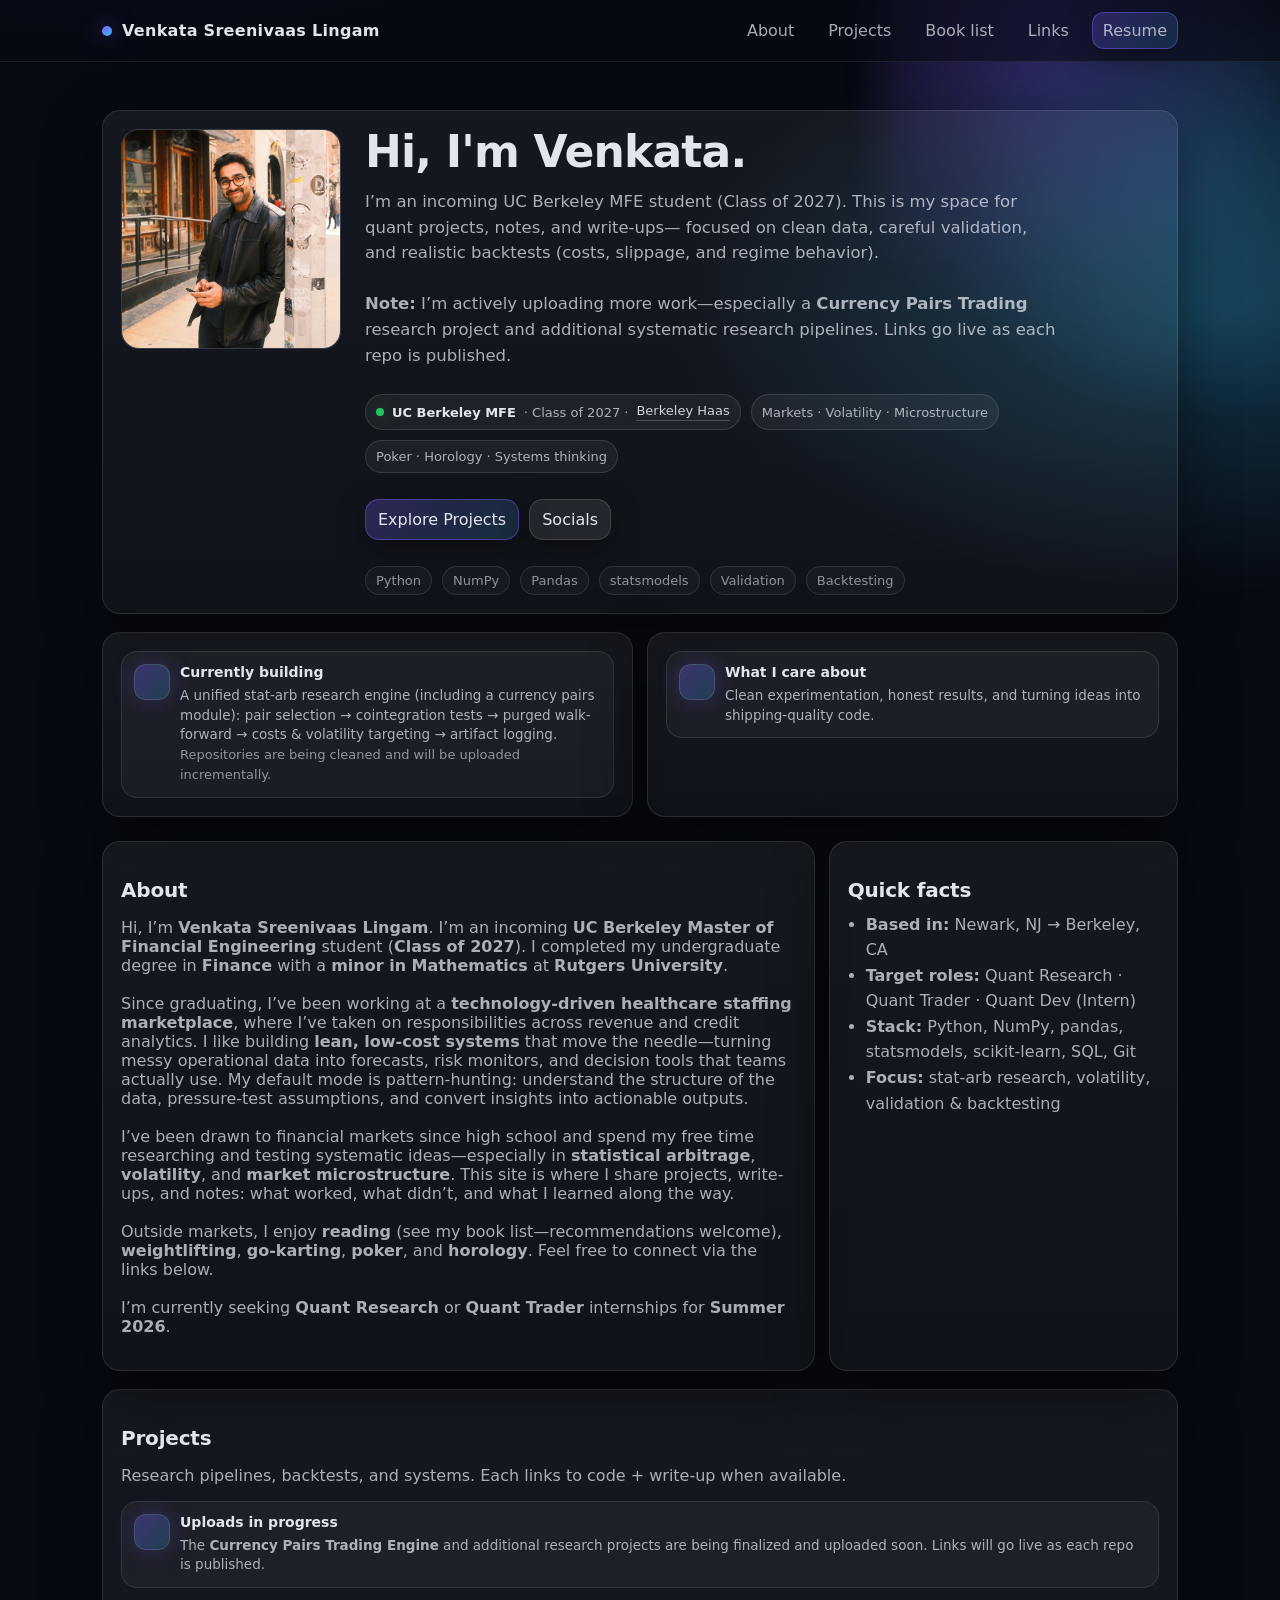
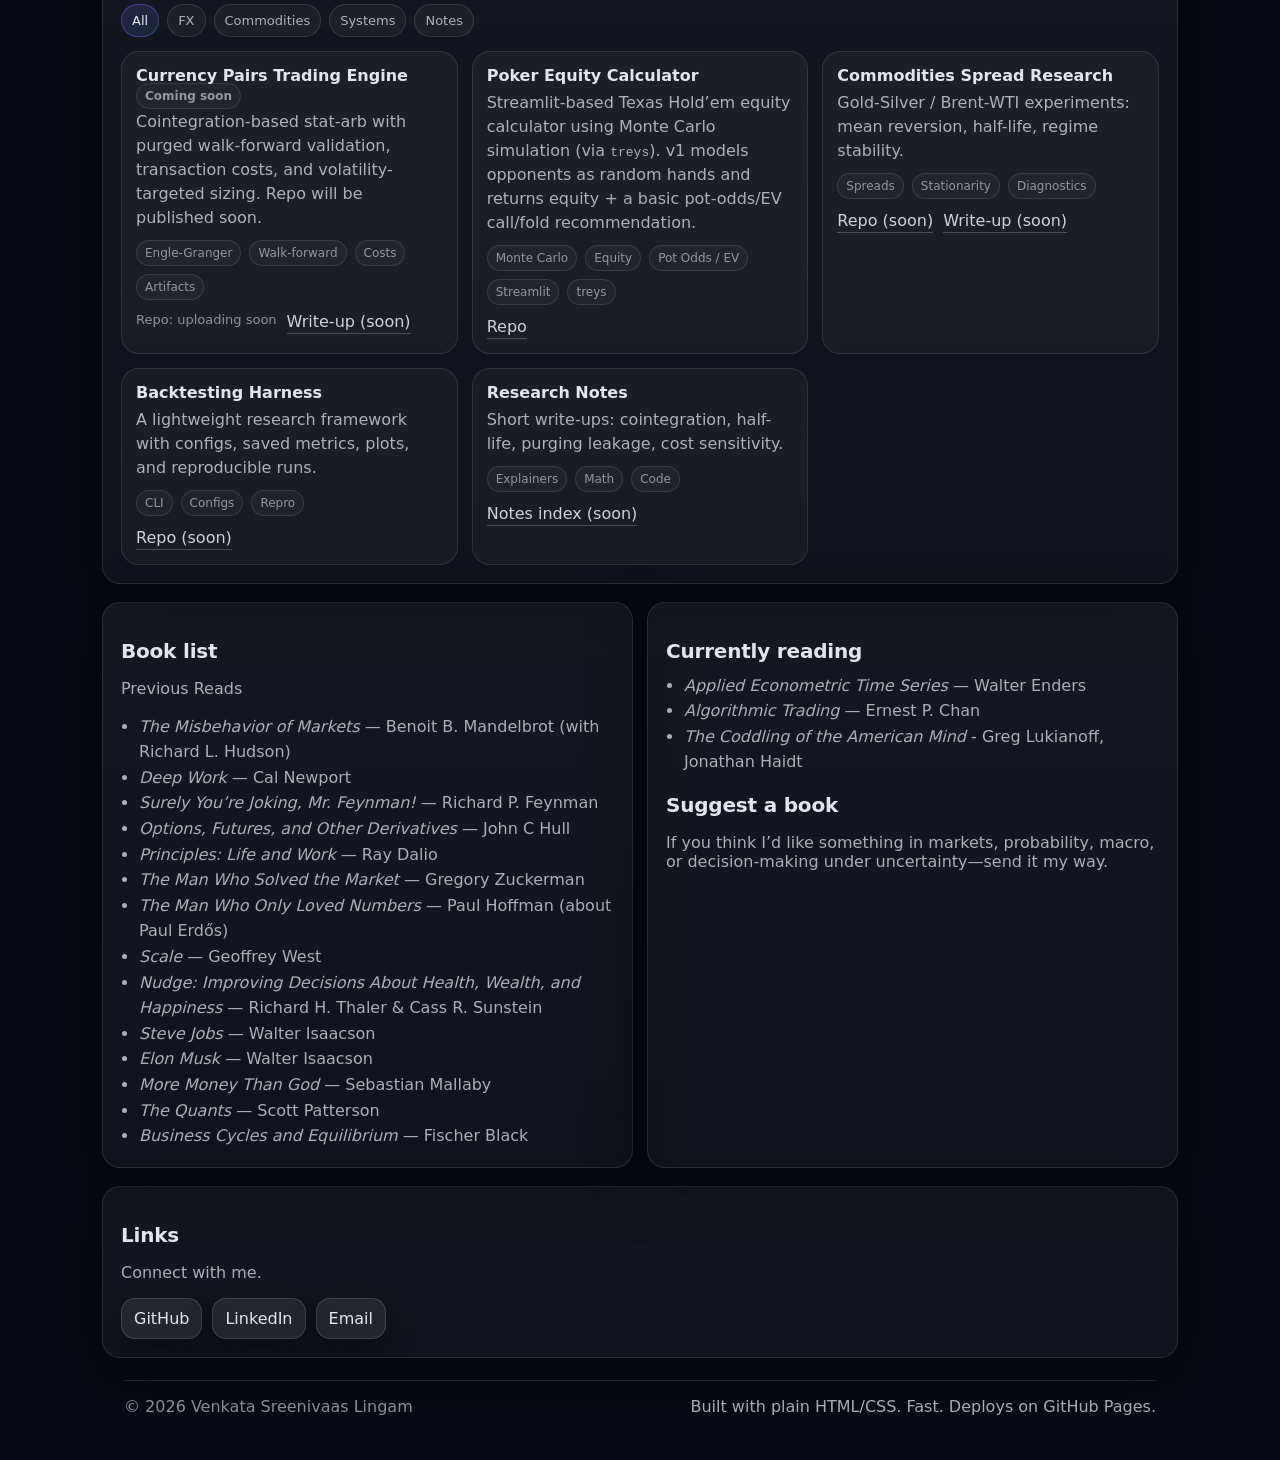
==== index.html @ 224d2105 "Update index.html" ====
<!doctype html>
<html lang="en">
<head>
  <meta charset="utf-8" />
  <meta name="viewport" content="width=device-width, initial-scale=1" />
  <title>Venkata Sreenivaas Lingam | Quant Research & Systems</title>
  <meta name="description" content="Quant research projects, backtests, systems, and notes (with more uploads coming soon)." />

  <style>
    :root{
      --bg: #070A12;
      --panel: rgba(255,255,255,0.06);
      --panel2: rgba(255,255,255,0.04);
      --stroke: rgba(255,255,255,0.12);
      --text: rgba(245,247,255,0.92);
      --muted: rgba(245,247,255,0.68);
      --muted2: rgba(245,247,255,0.55);
      --accent: #7C5CFF;
      --accent2: #38BDF8;
      --good: #22C55E;
      --warn: #F59E0B;
      --radius: 18px;
      --shadow: 0 18px 60px rgba(0,0,0,0.45);
      --shadow2: 0 10px 30px rgba(0,0,0,0.35);
    }
    *{box-sizing:border-box}
    html{scroll-behavior:smooth}
    body{
      margin:0;
      font-family: ui-sans-serif, system-ui, -apple-system, Segoe UI, Roboto, Helvetica, Arial;
      background: radial-gradient(1200px 600px at 10% -10%, rgba(124,92,255,0.35), transparent 60%),
                  radial-gradient(1000px 520px at 95% 10%, rgba(56,189,248,0.25), transparent 55%),
                  radial-gradient(900px 520px at 70% 110%, rgba(34,197,94,0.14), transparent 55%),
                  var(--bg);
      color: var(--text);
      overflow-x:hidden;
    }
    a{color:inherit}
    .wrap{max-width:1120px;margin:0 auto;padding:22px}
    .blur{
      position:fixed; inset:-120px -120px auto auto;
      width:520px;height:520px;
      background: radial-gradient(circle at 30% 30%, rgba(124,92,255,0.35), transparent 55%),
                  radial-gradient(circle at 60% 60%, rgba(56,189,248,0.22), transparent 55%);
      filter: blur(22px);
      opacity:0.9;
      pointer-events:none;
      z-index:-1;
    }

    /* Top nav */
    .nav{
      position:sticky; top:0; z-index:50;
      backdrop-filter: blur(14px);
      background: rgba(7,10,18,0.55);
      border-bottom: 1px solid rgba(255,255,255,0.08);
    }
    .nav-inner{
      display:flex; align-items:center; justify-content:space-between; gap:14px;
      max-width:1120px; margin:0 auto; padding:12px 22px;
    }
    .brand{
      display:flex; align-items:center; gap:10px; text-decoration:none;
    }
    .dot{
      width:10px;height:10px;border-radius:999px;
      background: linear-gradient(135deg, var(--accent), var(--accent2));
      box-shadow: 0 0 22px rgba(124,92,255,0.65);
    }
    .brand strong{letter-spacing:0.3px}
    .nav-links{display:flex; align-items:center; gap:12px; flex-wrap:wrap;}
    .nav-links a{
      text-decoration:none; color:var(--muted);
      padding:8px 10px; border-radius:12px;
      border:1px solid transparent;
      transition: 180ms ease;
    }
    .nav-links a:hover{
      color:var(--text);
      border-color: rgba(255,255,255,0.10);
      background: rgba(255,255,255,0.04);
    }
    .btn{
      display:inline-flex; align-items:center; justify-content:center; gap:8px;
      padding:10px 12px;
      border-radius: 14px;
      border: 1px solid rgba(255,255,255,0.14);
      background: rgba(255,255,255,0.08);
      text-decoration:none;
      color: var(--text);
      box-shadow: var(--shadow2);
      transition: 160ms ease;
      white-space:nowrap;
    }
    .btn:hover{transform: translateY(-1px); border-color: rgba(255,255,255,0.22)}
    .btn.primary{
      border: 1px solid rgba(124,92,255,0.45);
      background: linear-gradient(135deg, rgba(124,92,255,0.25), rgba(56,189,248,0.14));
    }

    /* Hero */
    .hero{
      display:grid;
      grid-template-columns: 1fr;
      gap: 18px;
      padding: 26px 0 6px;
    }
    .hero-content{
      display: grid;
      grid-template-columns: 220px 1fr;
      gap: 24px;
      align-items: start;
    }
    @media (max-width: 980px){
      .hero-content{grid-template-columns:1fr}
    }
    .card{
      border: 1px solid rgba(255,255,255,0.10);
      background: linear-gradient(180deg, var(--panel), var(--panel2));
      border-radius: var(--radius);
      box-shadow: var(--shadow);
      padding: 18px;
      overflow:hidden;
    }
    .avatar{
      width: 220px;
      height: 220px;
      border-radius: 18px;
      border: 1px solid rgba(255,255,255,0.12);
      background: rgba(255,255,255,0.04);
      overflow:hidden;
      position:relative;
      flex-shrink: 0;
    }
    .avatar img{
      width: 100%;
      height: 100%;
      object-fit: cover;
      display: block;
    }
    .avatar-placeholder {
      color: var(--muted);
      padding: 18px;
      text-align: center;
      font-size: 13px;
      display: grid;
      place-items: center;
      height: 100%;
    }
    .about-content {
      display: flex;
      flex-direction: column;
      gap: 14px;
    }
    .about-content h1 {
      margin: 0;
      font-size: 44px;
      line-height: 1.05;
      letter-spacing: -0.8px;
    }
    .about-content p {
      margin: 0;
      color: var(--muted);
      line-height: 1.55;
      font-size: 16.5px;
      max-width: 66ch;
    }
    .badges{display:flex; flex-wrap:wrap; gap:10px; margin-top: 12px;}
    .badge{
      display:inline-flex; align-items:center; gap:8px;
      padding: 8px 10px;
      border-radius: 999px;
      border: 1px solid rgba(255,255,255,0.12);
      background: rgba(255,255,255,0.05);
      color: var(--muted);
      font-size: 13px;
    }
    .badge b{color:var(--text); font-weight:650}
    .badge .pill{
      width:8px;height:8px;border-radius:999px;
      background: var(--good);
      box-shadow: 0 0 18px rgba(34,197,94,0.45);
    }
    .cta-row{display:flex; gap:10px; flex-wrap:wrap; margin-top: 12px;}
    .meta{
      display:flex; gap:10px; flex-wrap:wrap;
      margin-top: 12px; color: var(--muted2);
      font-size: 13px;
    }
    .meta span{
      padding: 6px 10px; border-radius: 999px;
      border: 1px solid rgba(255,255,255,0.10);
      background: rgba(255,255,255,0.03);
    }
    .mini{
      display:flex; gap:10px; align-items:flex-start;
      border: 1px solid rgba(255,255,255,0.10);
      background: rgba(255,255,255,0.04);
      border-radius: 16px;
      padding: 12px;
    }
    .mini h3{margin:0 0 6px; font-size: 14px}
    .mini p{margin:0; color: var(--muted); font-size: 13.5px; line-height: 1.45}
    .spark{
      width: 36px; height: 36px; border-radius: 12px;
      background: linear-gradient(135deg, rgba(124,92,255,0.35), rgba(56,189,248,0.20));
      border: 1px solid rgba(255,255,255,0.12);
      box-shadow: 0 0 22px rgba(124,92,255,0.25);
      flex: 0 0 auto;
    }

    /* Sections */
    .section{padding: 18px 0 0;}
    .section h2{
      margin: 18px 0 10px;
      font-size: 20px;
      letter-spacing: -0.2px;
    }
    .grid{
      display:grid;
      grid-template-columns: repeat(12, 1fr);
      gap: 14px;
    }
    .col-8{grid-column: span 8;}
    .col-4{grid-column: span 4;}
    .col-6{grid-column: span 6;}
    .col-12{grid-column: span 12;}
    @media (max-width: 980px){
      .col-8,.col-6,.col-4{grid-column: span 12;}
    }
    .muted{color:var(--muted)}
    .list{margin:10px 0 0; padding-left: 18px; color: var(--muted); line-height: 1.6;}

    /* Tabs */
    .tabs{
      display:flex; gap:8px; flex-wrap:wrap;
      margin: 8px 0 14px;
    }
    .tab{
      cursor:pointer;
      user-select:none;
      padding: 8px 10px;
      border-radius: 999px;
      border: 1px solid rgba(255,255,255,0.12);
      background: rgba(255,255,255,0.04);
      color: var(--muted);
      font-size: 13px;
      transition: 140ms ease;
    }
    .tab.active{
      color: var(--text);
      border-color: rgba(124,92,255,0.45);
      background: linear-gradient(135deg, rgba(124,92,255,0.18), rgba(56,189,248,0.10));
    }
    .projects{
      display:grid;
      grid-template-columns: repeat(auto-fit, minmax(280px, 1fr));
      gap: 14px;
    }
    .proj{
      border: 1px solid rgba(255,255,255,0.10);
      background: rgba(255,255,255,0.04);
      border-radius: 18px;
      padding: 14px;
      transition: 160ms ease;
      position:relative;
      overflow:hidden;
    }
    .proj:hover{transform: translateY(-2px); border-color: rgba(255,255,255,0.18)}
    .proj h3{margin:0 0 6px; font-size: 16px}
    .proj p{margin:0 0 10px; color: var(--muted); line-height:1.5}
    .tags{display:flex; gap:8px; flex-wrap:wrap}
    .tag{
      font-size: 12px;
      color: var(--muted2);
      border: 1px solid rgba(255,255,255,0.10);
      background: rgba(255,255,255,0.03);
      padding: 5px 8px;
      border-radius: 999px;
    }
    .proj .row{display:flex; gap:10px; flex-wrap:wrap; margin-top: 12px;}
    .link{
      text-decoration:none;
      border-bottom: 1px solid rgba(245,247,255,0.25);
      padding-bottom: 2px;
      color: var(--text);
      opacity: 0.9;
    }
    .link:hover{opacity:1; border-bottom-color: rgba(245,247,255,0.55)}
    .note{
      color: var(--muted2);
      font-size: 13px;
    }

    /* ✅ Inline write-up block (used inside the Poker project card) */
    .writeup{
      margin-top: 10px;
      padding: 10px 12px;
      border-radius: 14px;
      border: 1px solid rgba(255,255,255,0.10);
      background: rgba(255,255,255,0.03);
    }
    .writeup h4{
      margin: 0 0 6px;
      font-size: 13px;
      color: var(--text);
    }
    .writeup p{
      margin: 0;
      font-size: 13px;
      line-height: 1.5;
      color: var(--muted);
    }

    /* Footer */
    footer{padding: 22px 0 40px; color: var(--muted2)}
    .foot{
      display:flex; justify-content:space-between; gap:12px; flex-wrap:wrap;
      border-top: 1px solid rgba(255,255,255,0.10);
      padding-top: 16px;
    }
  </style>
</head>

<body>
  <div class="blur"></div>

  <div class="nav">
    <div class="nav-inner">
      <a class="brand" href="#top">
        <span class="dot"></span>
        <strong>Venkata Sreenivaas Lingam</strong>
      </a>
      <div class="nav-links">
        <a href="#about">About</a>
        <a href="#projects">Projects</a>
        <a href="#books">Book list</a>
        <a href="#links">Links</a>
        <a class="btn primary" href="assets/resume.pdf" target="_blank" rel="noreferrer">Resume</a>
      </div>
    </div>
  </div>

  <main id="top" class="wrap">
    <!-- HERO -->
    <section class="hero">
      <div class="card">
        <div class="hero-content">
          <div class="avatar">
            <img src="assets/me.jpeg" alt="Venkata Sreenivaas Lingam"
              onerror="this.style.display='none'; this.parentElement.innerHTML='<div class=\'avatar-placeholder\'><b>Image not found</b><br/>Check: assets/me.jpeg</div>';">
          </div>

          <div class="about-content">
            <h1>Hi, I'm Venkata.</h1>
            <p>
              I’m an incoming UC Berkeley MFE student (Class of 2027). This is my space for quant projects, notes, and write-ups—
              focused on clean data, careful validation, and realistic backtests (costs, slippage, and regime behavior).
              <br/><br/>
              <b>Note:</b> I’m actively uploading more work—especially a <b>Currency Pairs Trading</b> research project and additional
              systematic research pipelines. Links go live as each repo is published.
            </p>

            <div class="badges">
              <span class="badge">
                <span class="pill"></span>
                <b>UC Berkeley MFE</b> · Class of 2027 ·
                <a class="link" href="https://mfe.haas.berkeley.edu/" target="_blank" rel="noreferrer">Berkeley Haas</a>
              </span>
              <span class="badge">Markets · Volatility · Microstructure</span>
              <span class="badge">Poker · Horology · Systems thinking</span>
            </div>

            <div class="cta-row">
              <a class="btn primary" href="#projects">Explore Projects</a>
              <a class="btn" href="#links">Socials</a>
            </div>

            <div class="meta">
              <span>Python</span><span>NumPy</span><span>Pandas</span><span>statsmodels</span><span>Validation</span><span>Backtesting</span>
            </div>
          </div>
        </div>
      </div>

      <div class="grid">
        <div class="card col-6">
          <div class="mini">
            <div class="spark"></div>
            <div>
              <h3>Currently building</h3>
              <p>
                A unified stat-arb research engine (including a currency pairs module): pair selection → cointegration tests →
                purged walk-forward → costs & volatility targeting → artifact logging.
                <br/><span class="note">Repositories are being cleaned and will be uploaded incrementally.</span>
              </p>
            </div>
          </div>
        </div>

        <div class="card col-6">
          <div class="mini">
            <div class="spark"></div>
            <div>
              <h3>What I care about</h3>
              <p>
                Clean experimentation, honest results, and turning ideas into shipping-quality code.
              </p>
            </div>
          </div>
        </div>
      </div>
    </section>

    <!-- ABOUT -->
    <section id="about" class="section">
      <div class="grid">
        <div class="card col-8">
          <h2>About</h2>
          <p class="muted">
            Hi, I’m <b>Venkata Sreenivaas Lingam</b>. I’m an incoming <b>UC Berkeley Master of Financial Engineering</b> student (<b>Class of 2027</b>).
            I completed my undergraduate degree in <b>Finance</b> with a <b>minor in Mathematics</b> at <b>Rutgers University</b>.
            <br/><br/>
            Since graduating, I’ve been working at a <b>technology-driven healthcare staffing marketplace</b>, where I’ve taken on responsibilities across revenue and credit analytics.
            I like building <b>lean, low-cost systems</b> that move the needle—turning messy operational data into forecasts, risk monitors, and decision tools that teams actually use.
            My default mode is pattern-hunting: understand the structure of the data, pressure-test assumptions, and convert insights into actionable outputs.
            <br/><br/>
            I’ve been drawn to financial markets since high school and spend my free time researching and testing systematic ideas—especially in <b>statistical arbitrage</b>, <b>volatility</b>, and <b>market microstructure</b>.
            This site is where I share projects, write-ups, and notes: what worked, what didn’t, and what I learned along the way.
            <br/><br/>
            Outside markets, I enjoy <b>reading</b> (see my book list—recommendations welcome), <b>weightlifting</b>, <b>go-karting</b>, <b>poker</b>, and <b>horology</b>.
            Feel free to connect via the links below.
            <br/><br/>
            I’m currently seeking <b>Quant Research</b> or <b>Quant Trader</b> internships for <b>Summer 2026</b>.
          </p>
        </div>

        <div class="card col-4">
          <h2>Quick facts</h2>
          <ul class="list">
            <li><b>Based in:</b> Newark, NJ → Berkeley, CA</li>
            <li><b>Target roles:</b> Quant Research · Quant Trader · Quant Dev (Intern)</li>
            <li><b>Stack:</b> Python, NumPy, pandas, statsmodels, scikit-learn, SQL, Git</li>
            <li><b>Focus:</b> stat-arb research, volatility, validation & backtesting</li>
          </ul>
        </div>
      </div>
    </section>

    <!-- PROJECTS -->
    <section id="projects" class="section">
      <div class="card">
        <h2>Projects</h2>
        <p class="muted">Research pipelines, backtests, and systems. Each links to code + write-up when available.</p>

        <div class="mini" style="margin:12px 0 16px;">
          <div class="spark"></div>
          <div>
            <h3>Uploads in progress</h3>
            <p>
              The <b>Currency Pairs Trading Engine</b> and additional research projects are being finalized and uploaded soon.
              Links will go live as each repo is published.
            </p>
          </div>
        </div>

        <div class="tabs" role="tablist" aria-label="Project categories">
          <div class="tab active" data-filter="all">All</div>
          <div class="tab" data-filter="fx">FX</div>
          <div class="tab" data-filter="commodities">Commodities</div>
          <div class="tab" data-filter="systems">Systems</div>
          <div class="tab" data-filter="notes">Notes</div>
        </div>

        <div class="projects" id="projectGrid">
          <article class="proj" data-cat="fx">
            <h3>Currency Pairs Trading Engine <span class="tag">Coming soon</span></h3>
            <p>
              Cointegration-based stat-arb with purged walk-forward validation, transaction costs,
              and volatility-targeted sizing. Repo will be published soon.
            </p>
            <div class="tags">
              <span class="tag">Engle-Granger</span>
              <span class="tag">Walk-forward</span>
              <span class="tag">Costs</span>
              <span class="tag">Artifacts</span>
            </div>
            <div class="row">
              <span class="note">Repo: uploading soon</span>
              <a class="link" href="#" aria-disabled="true" onclick="return false;">Write-up (soon)</a>
            </div>
          </article>

          <!-- ✅ Poker card with inline write-up under the project -->
          <article class="proj" data-cat="systems">
            <h3>Poker Equity Calculator</h3>
            <p>
              Streamlit-based Texas Hold’em equity calculator using Monte Carlo simulation (via <code>treys</code>).
              v1 models opponents as random hands and returns equity + a basic pot-odds/EV call/fold recommendation.
            </p>


            <div class="tags" style="margin-top:10px;">
              <span class="tag">Monte Carlo</span>
              <span class="tag">Equity</span>
              <span class="tag">Pot Odds / EV</span>
              <span class="tag">Streamlit</span>
              <span class="tag">treys</span>
            </div>

            <div class="row">
              <a class="link" href="https://github.com/lvsreenivaas/Poker-Equity-Calculator" target="_blank" rel="noreferrer">Repo</a>
            </div>
          </article>

          <article class="proj" data-cat="commodities">
            <h3>Commodities Spread Research</h3>
            <p>Gold-Silver / Brent-WTI experiments: mean reversion, half-life, regime stability.</p>
            <div class="tags">
              <span class="tag">Spreads</span>
              <span class="tag">Stationarity</span>
              <span class="tag">Diagnostics</span>
            </div>
            <div class="row">
              <a class="link" href="#" onclick="return false;">Repo (soon)</a>
              <a class="link" href="#" onclick="return false;">Write-up (soon)</a>
            </div>
          </article>

          <article class="proj" data-cat="systems">
            <h3>Backtesting Harness</h3>
            <p>A lightweight research framework with configs, saved metrics, plots, and reproducible runs.</p>
            <div class="tags">
              <span class="tag">CLI</span>
              <span class="tag">Configs</span>
              <span class="tag">Repro</span>
            </div>
            <div class="row">
              <a class="link" href="#" onclick="return false;">Repo (soon)</a>
            </div>
          </article>

          <article class="proj" data-cat="notes">
            <h3>Research Notes</h3>
            <p>Short write-ups: cointegration, half-life, purging leakage, cost sensitivity.</p>
            <div class="tags">
              <span class="tag">Explainers</span>
              <span class="tag">Math</span>
              <span class="tag">Code</span>
            </div>
            <div class="row">
              <a class="link" href="#" onclick="return false;">Notes index (soon)</a>
            </div>
          </article>
        </div>
      </div>
    </section>

    <!-- BOOK LIST -->
    <section id="books" class="section">
      <div class="grid">
        <div class="card col-6">
          <h2>Book list</h2>
          <p class="muted">Previous Reads</p>
          <ul class="list">
            <li><i>The Misbehavior of Markets</i> — Benoit B. Mandelbrot (with Richard L. Hudson)</li>
            <li><i>Deep Work</i> — Cal Newport</li>
            <li><i>Surely You’re Joking, Mr. Feynman!</i> — Richard P. Feynman</li>
            <li><i>Options, Futures, and Other Derivatives</i> — John C Hull</li>
            <li><i>Principles: Life and Work</i> — Ray Dalio</li>
            <li><i>The Man Who Solved the Market</i> — Gregory Zuckerman</li>
            <li><i>The Man Who Only Loved Numbers</i> — Paul Hoffman (about Paul Erdős)</li>
            <li><i>Scale</i> — Geoffrey West</li>
            <li><i>Nudge: Improving Decisions About Health, Wealth, and Happiness</i> — Richard H. Thaler &amp; Cass R. Sunstein</li>
            <li><i>Steve Jobs</i> — Walter Isaacson</li>
            <li><i>Elon Musk</i> — Walter Isaacson</li>
            <li><i>More Money Than God</i> — Sebastian Mallaby</li>
            <li><i>The Quants</i> — Scott Patterson</li>
            <li><i>Business Cycles and Equilibrium</i> — Fischer Black</li>
          </ul>
        </div>

        <div class="card col-6">
          <h2>Currently reading</h2>
          <ul class="list">
            <li><i>Applied Econometric Time Series</i> — Walter Enders</li>
            <li><i>Algorithmic Trading</i> — Ernest P. Chan</li>
            <li><i>The Coddling of the American Mind</i> - Greg Lukianoff, Jonathan Haidt</li>
          </ul>

          <h2 style="margin-top:18px;">Suggest a book</h2>
          <p class="muted">
            If you think I’d like something in markets, probability, macro, or decision-making under uncertainty—send it my way.
          </p>
        </div>
      </div>
    </section>

    <!-- LINKS -->
    <section id="links" class="section">
      <div class="card">
        <h2>Links</h2>
        <p class="muted">Connect with me.</p>
        <div class="cta-row">
          <a class="btn" href="https://github.com/lvsreenivaas" target="_blank" rel="noreferrer">GitHub</a>
          <a class="btn" href="https://linkedin.com/in/sreenivaaslv" target="_blank" rel="noreferrer">LinkedIn</a>
          <a class="btn" href="mailto:venkata_sl@berkeley.edu">Email</a>
        </div>
      </div>
    </section>

    <footer class="wrap">
      <div class="foot">
        <span>© <span id="year"></span> Venkata Sreenivaas Lingam</span>
        <span class="muted">Built with plain HTML/CSS. Fast. Deploys on GitHub Pages.</span>
      </div>
    </footer>
  </main>

  <script>
    document.getElementById("year").textContent = new Date().getFullYear();

    const tabs = Array.from(document.querySelectorAll(".tab"));
    const cards = Array.from(document.querySelectorAll(".proj"));

    function setActive(filter){
      tabs.forEach(t => t.classList.toggle("active", t.dataset.filter === filter));
      cards.forEach(c => {
        const cat = c.dataset.cat;
        const show = (filter === "all") || (cat === filter);
        c.style.display = show ? "" : "none";
      });
    }

    tabs.forEach(t => t.addEventListener("click", () => setActive(t.dataset.filter)));
  </script>
</body>
</html>
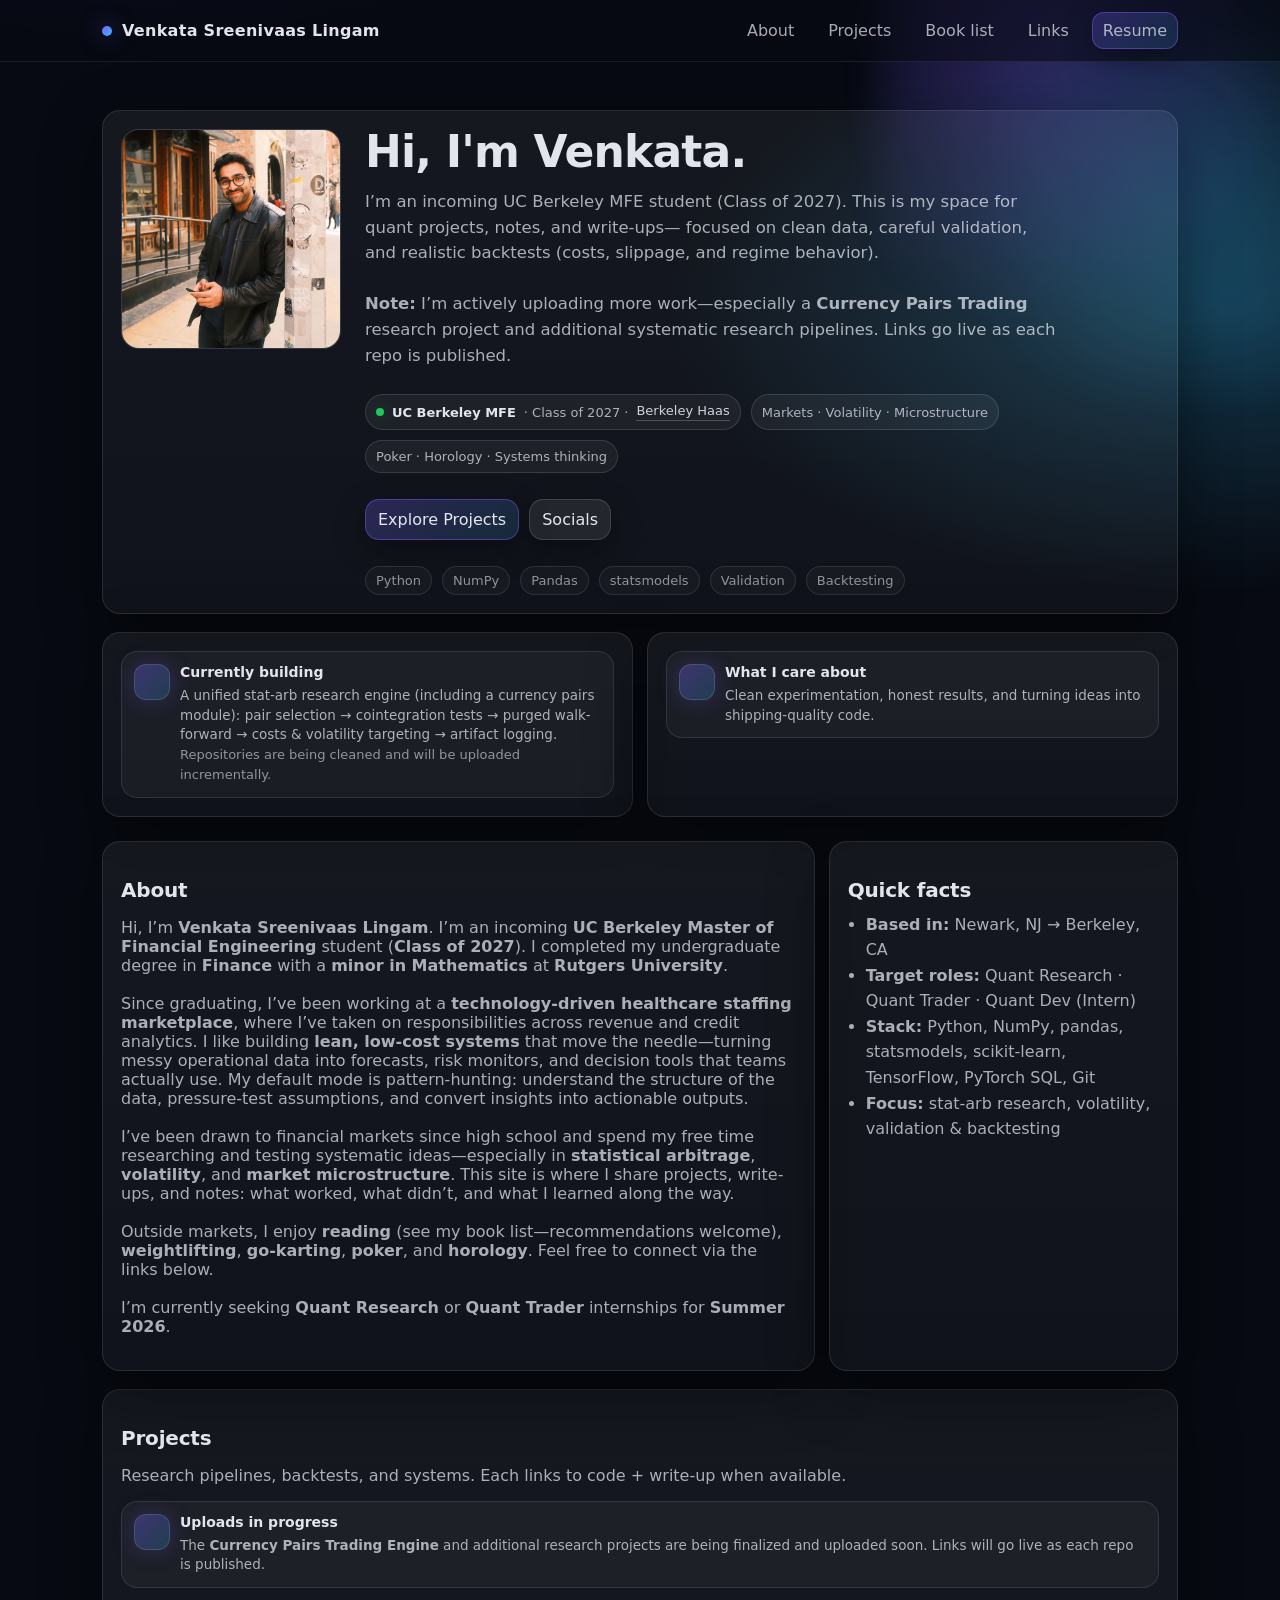
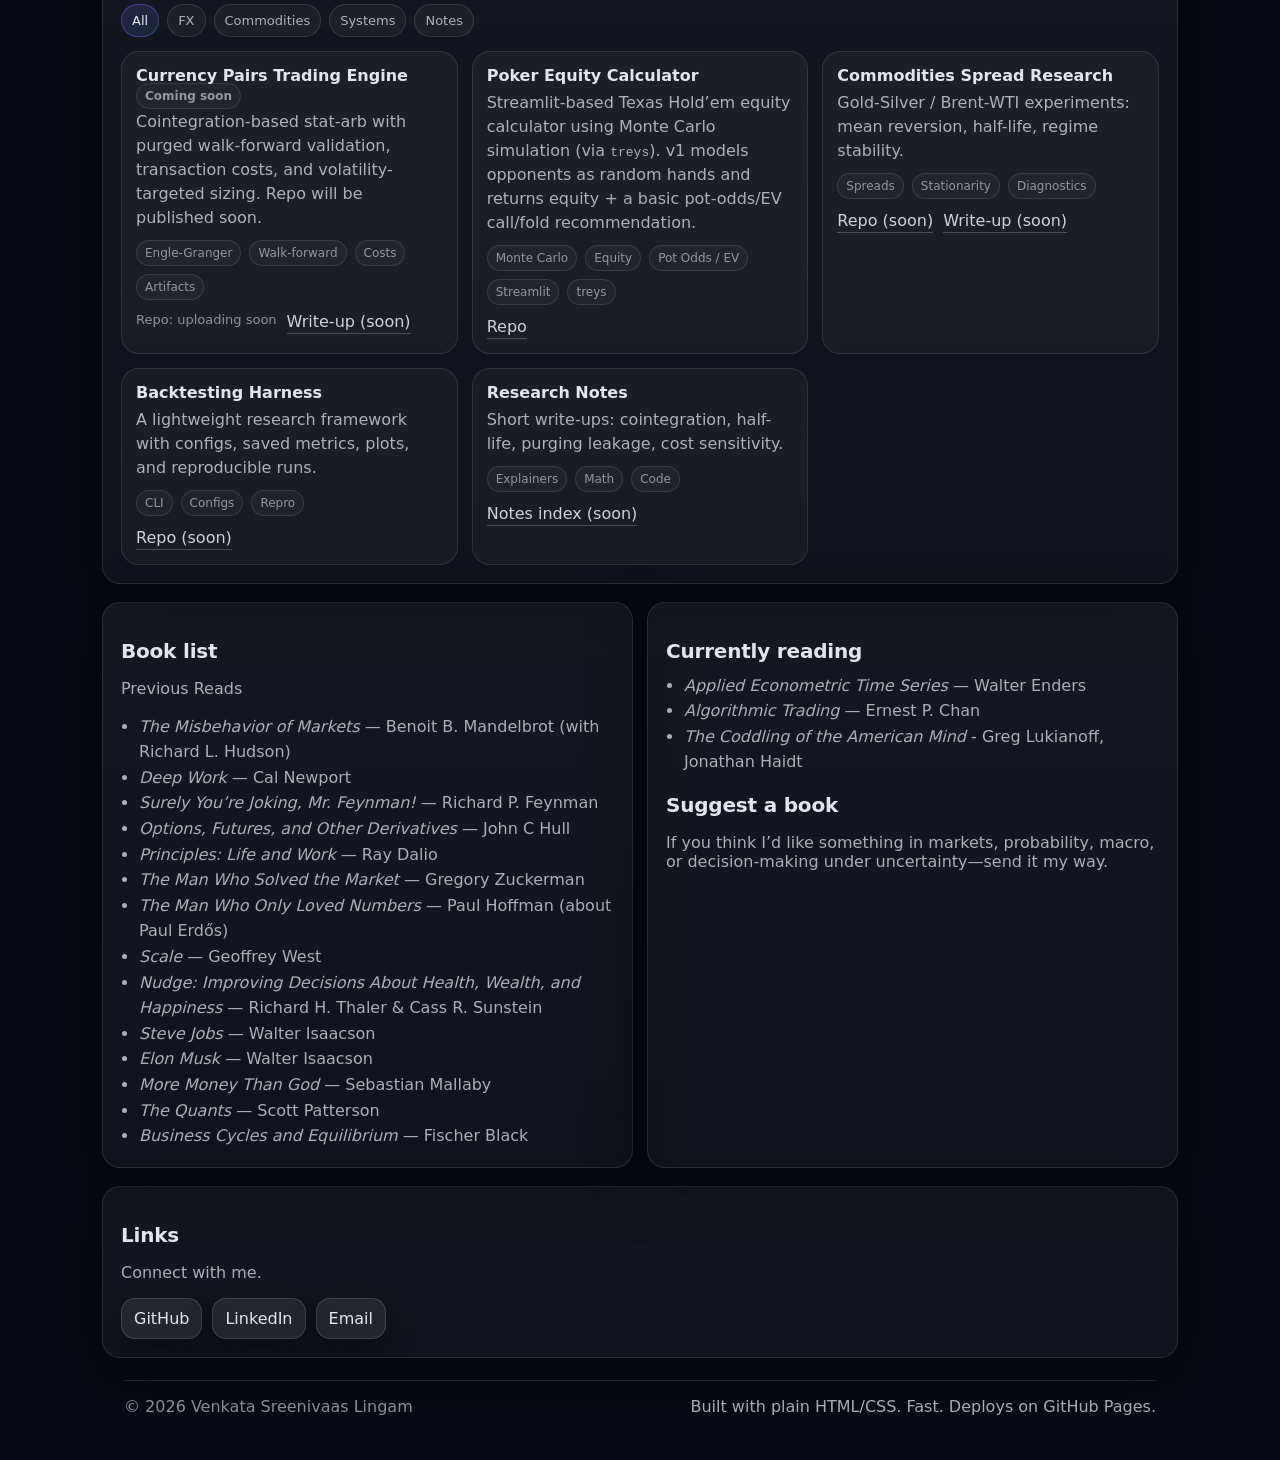
==== commit 5ee33f0e: "Update index.html" ====
--- a/index.html
+++ b/index.html
@@ -440,7 +440,7 @@
           <ul class="list">
             <li><b>Based in:</b> Newark, NJ → Berkeley, CA</li>
             <li><b>Target roles:</b> Quant Research · Quant Trader · Quant Dev (Intern)</li>
-            <li><b>Stack:</b> Python, NumPy, pandas, statsmodels, scikit-learn, SQL, Git</li>
+            <li><b>Stack:</b> Python, NumPy, pandas, statsmodels, scikit-learn, TensorFlow, PyTorch SQL, Git</li>
             <li><b>Focus:</b> stat-arb research, volatility, validation & backtesting</li>
           </ul>
         </div>
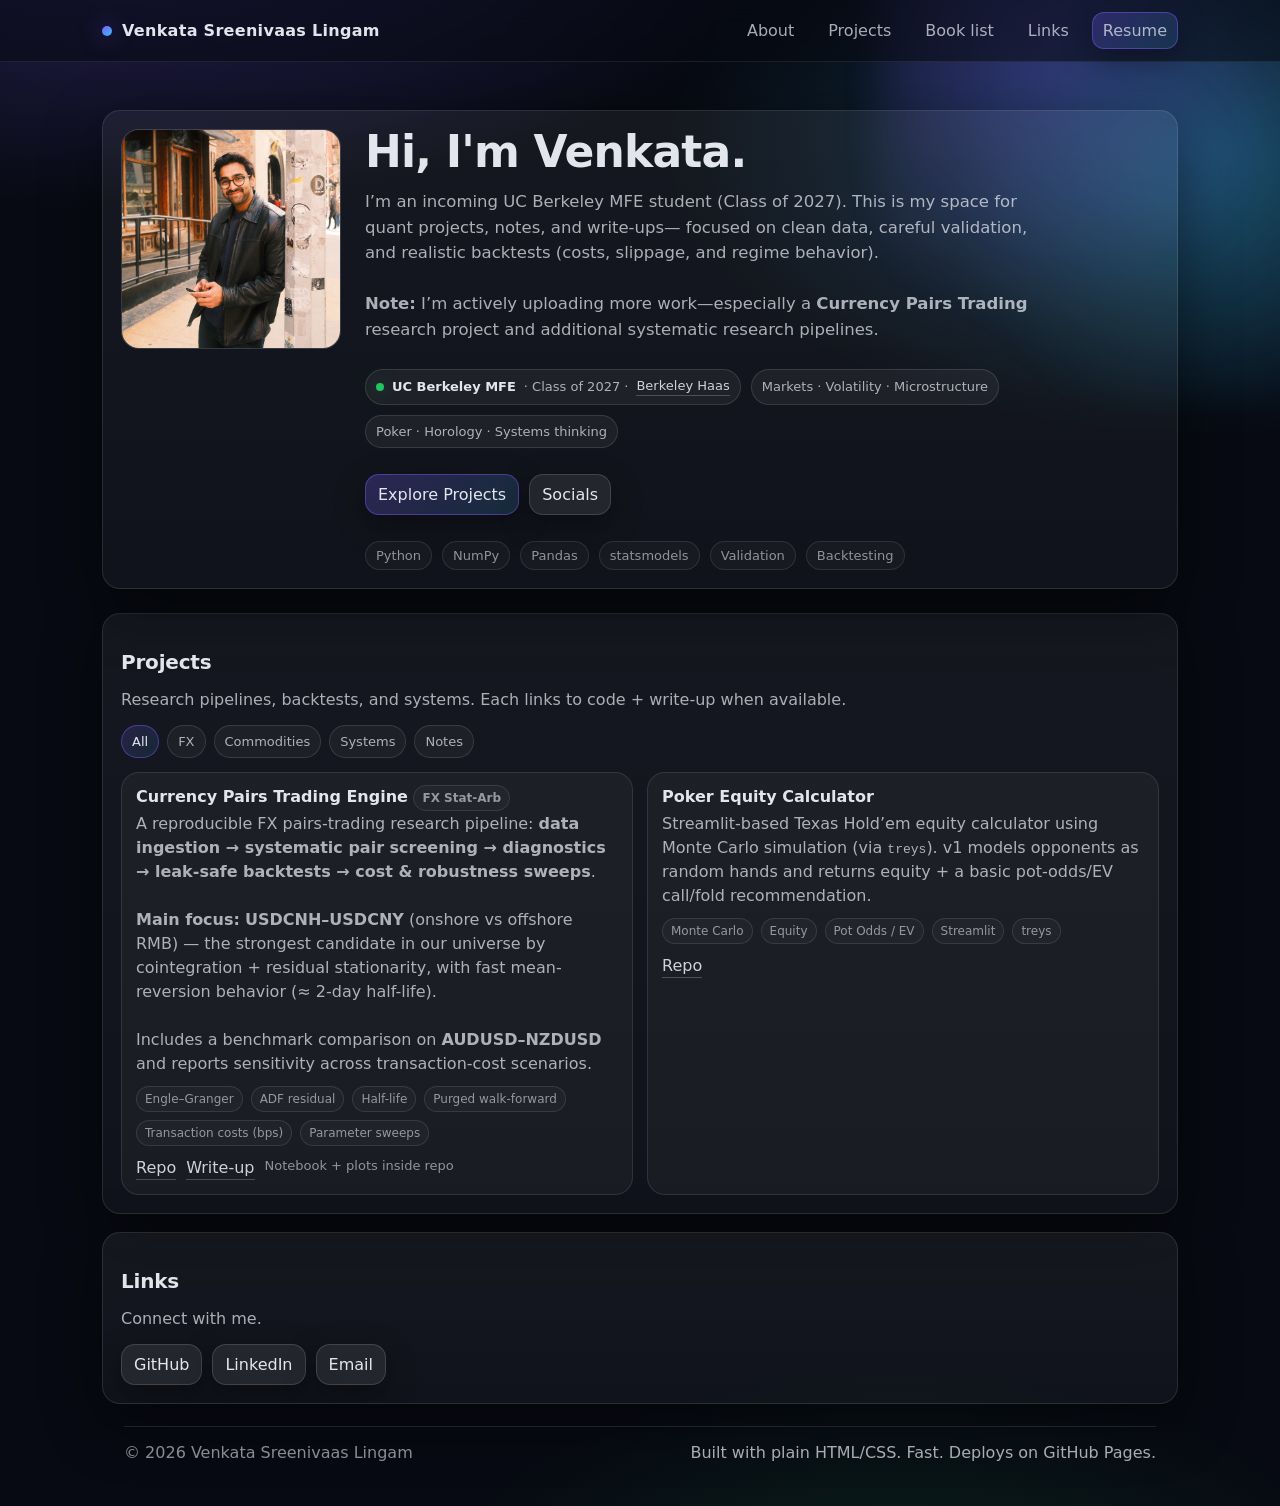
==== commit b5cd48e4: "Update index.html" ====
--- a/index.html
+++ b/index.html
@@ -292,26 +292,6 @@
       font-size: 13px;
     }
 
-    /* ✅ Inline write-up block (used inside the Poker project card) */
-    .writeup{
-      margin-top: 10px;
-      padding: 10px 12px;
-      border-radius: 14px;
-      border: 1px solid rgba(255,255,255,0.10);
-      background: rgba(255,255,255,0.03);
-    }
-    .writeup h4{
-      margin: 0 0 6px;
-      font-size: 13px;
-      color: var(--text);
-    }
-    .writeup p{
-      margin: 0;
-      font-size: 13px;
-      line-height: 1.5;
-      color: var(--muted);
-    }
-
     /* Footer */
     footer{padding: 22px 0 40px; color: var(--muted2)}
     .foot{
@@ -348,7 +328,7 @@
         <div class="hero-content">
           <div class="avatar">
             <img src="assets/me.jpeg" alt="Venkata Sreenivaas Lingam"
-              onerror="this.style.display='none'; this.parentElement.innerHTML='<div class=\'avatar-placeholder\'><b>Image not found</b><br/>Check: assets/me.jpeg</div>';">
+              onerror="this.style.display='none'; this.parentElement.innerHTML='<div class=\\'avatar-placeholder\\'><b>Image not found</b><br/>Check: assets/me.jpeg</div>';">
           </div>
 
           <div class="about-content">
@@ -358,7 +338,7 @@
               focused on clean data, careful validation, and realistic backtests (costs, slippage, and regime behavior).
               <br/><br/>
               <b>Note:</b> I’m actively uploading more work—especially a <b>Currency Pairs Trading</b> research project and additional
-              systematic research pipelines. Links go live as each repo is published.
+              systematic research pipelines.
             </p>
 
             <div class="badges">
@@ -382,69 +362,6 @@
           </div>
         </div>
       </div>
-
-      <div class="grid">
-        <div class="card col-6">
-          <div class="mini">
-            <div class="spark"></div>
-            <div>
-              <h3>Currently building</h3>
-              <p>
-                A unified stat-arb research engine (including a currency pairs module): pair selection → cointegration tests →
-                purged walk-forward → costs & volatility targeting → artifact logging.
-                <br/><span class="note">Repositories are being cleaned and will be uploaded incrementally.</span>
-              </p>
-            </div>
-          </div>
-        </div>
-
-        <div class="card col-6">
-          <div class="mini">
-            <div class="spark"></div>
-            <div>
-              <h3>What I care about</h3>
-              <p>
-                Clean experimentation, honest results, and turning ideas into shipping-quality code.
-              </p>
-            </div>
-          </div>
-        </div>
-      </div>
-    </section>
-
-    <!-- ABOUT -->
-    <section id="about" class="section">
-      <div class="grid">
-        <div class="card col-8">
-          <h2>About</h2>
-          <p class="muted">
-            Hi, I’m <b>Venkata Sreenivaas Lingam</b>. I’m an incoming <b>UC Berkeley Master of Financial Engineering</b> student (<b>Class of 2027</b>).
-            I completed my undergraduate degree in <b>Finance</b> with a <b>minor in Mathematics</b> at <b>Rutgers University</b>.
-            <br/><br/>
-            Since graduating, I’ve been working at a <b>technology-driven healthcare staffing marketplace</b>, where I’ve taken on responsibilities across revenue and credit analytics.
-            I like building <b>lean, low-cost systems</b> that move the needle—turning messy operational data into forecasts, risk monitors, and decision tools that teams actually use.
-            My default mode is pattern-hunting: understand the structure of the data, pressure-test assumptions, and convert insights into actionable outputs.
-            <br/><br/>
-            I’ve been drawn to financial markets since high school and spend my free time researching and testing systematic ideas—especially in <b>statistical arbitrage</b>, <b>volatility</b>, and <b>market microstructure</b>.
-            This site is where I share projects, write-ups, and notes: what worked, what didn’t, and what I learned along the way.
-            <br/><br/>
-            Outside markets, I enjoy <b>reading</b> (see my book list—recommendations welcome), <b>weightlifting</b>, <b>go-karting</b>, <b>poker</b>, and <b>horology</b>.
-            Feel free to connect via the links below.
-            <br/><br/>
-            I’m currently seeking <b>Quant Research</b> or <b>Quant Trader</b> internships for <b>Summer 2026</b>.
-          </p>
-        </div>
-
-        <div class="card col-4">
-          <h2>Quick facts</h2>
-          <ul class="list">
-            <li><b>Based in:</b> Newark, NJ → Berkeley, CA</li>
-            <li><b>Target roles:</b> Quant Research · Quant Trader · Quant Dev (Intern)</li>
-            <li><b>Stack:</b> Python, NumPy, pandas, statsmodels, scikit-learn, TensorFlow, PyTorch SQL, Git</li>
-            <li><b>Focus:</b> stat-arb research, volatility, validation & backtesting</li>
-          </ul>
-        </div>
-      </div>
     </section>
 
     <!-- PROJECTS -->
@@ -452,17 +369,6 @@
       <div class="card">
         <h2>Projects</h2>
         <p class="muted">Research pipelines, backtests, and systems. Each links to code + write-up when available.</p>
-
-        <div class="mini" style="margin:12px 0 16px;">
-          <div class="spark"></div>
-          <div>
-            <h3>Uploads in progress</h3>
-            <p>
-              The <b>Currency Pairs Trading Engine</b> and additional research projects are being finalized and uploaded soon.
-              Links will go live as each repo is published.
-            </p>
-          </div>
-        </div>
 
         <div class="tabs" role="tablist" aria-label="Project categories">
           <div class="tab active" data-filter="all">All</div>
@@ -473,125 +379,52 @@
         </div>
 
         <div class="projects" id="projectGrid">
+
           <article class="proj" data-cat="fx">
-            <h3>Currency Pairs Trading Engine <span class="tag">Coming soon</span></h3>
+            <h3>Currency Pairs Trading Engine <span class="tag">FX Stat-Arb</span></h3>
             <p>
-              Cointegration-based stat-arb with purged walk-forward validation, transaction costs,
-              and volatility-targeted sizing. Repo will be published soon.
+              A reproducible FX pairs-trading research pipeline: <b>data ingestion → systematic pair screening → diagnostics →
+              leak-safe backtests → cost & robustness sweeps</b>.
+              <br><br>
+              <b>Main focus:</b> <b>USDCNH–USDCNY</b> (onshore vs offshore RMB) — the strongest candidate in our universe by
+              cointegration + residual stationarity, with fast mean-reversion behavior (≈ 2-day half-life).
+              <br><br>
+              Includes a benchmark comparison on <b>AUDUSD–NZDUSD</b> and reports sensitivity across transaction-cost scenarios.
             </p>
             <div class="tags">
-              <span class="tag">Engle-Granger</span>
-              <span class="tag">Walk-forward</span>
-              <span class="tag">Costs</span>
-              <span class="tag">Artifacts</span>
+              <span class="tag">Engle–Granger</span>
+              <span class="tag">ADF residual</span>
+              <span class="tag">Half-life</span>
+              <span class="tag">Purged walk-forward</span>
+              <span class="tag">Transaction costs (bps)</span>
+              <span class="tag">Parameter sweeps</span>
             </div>
             <div class="row">
-              <span class="note">Repo: uploading soon</span>
-              <a class="link" href="#" aria-disabled="true" onclick="return false;">Write-up (soon)</a>
+              <a class="link" href="https://github.com/lvsreenivaas/FX_Trading_Engine" target="_blank" rel="noreferrer">Repo</a>
+              <a class="link" href="https://github.com/lvsreenivaas/FX_Trading_Engine/blob/main/README.md" target="_blank" rel="noreferrer">Write-up</a>
+              <span class="note">Notebook + plots inside repo</span>
             </div>
           </article>
 
-          <!-- ✅ Poker card with inline write-up under the project -->
+          <!-- Other project placeholders (edit as you like) -->
           <article class="proj" data-cat="systems">
             <h3>Poker Equity Calculator</h3>
             <p>
               Streamlit-based Texas Hold’em equity calculator using Monte Carlo simulation (via <code>treys</code>).
               v1 models opponents as random hands and returns equity + a basic pot-odds/EV call/fold recommendation.
             </p>
-
-
-            <div class="tags" style="margin-top:10px;">
+            <div class="tags">
               <span class="tag">Monte Carlo</span>
               <span class="tag">Equity</span>
               <span class="tag">Pot Odds / EV</span>
               <span class="tag">Streamlit</span>
               <span class="tag">treys</span>
             </div>
-
             <div class="row">
               <a class="link" href="https://github.com/lvsreenivaas/Poker-Equity-Calculator" target="_blank" rel="noreferrer">Repo</a>
             </div>
           </article>
 
-          <article class="proj" data-cat="commodities">
-            <h3>Commodities Spread Research</h3>
-            <p>Gold-Silver / Brent-WTI experiments: mean reversion, half-life, regime stability.</p>
-            <div class="tags">
-              <span class="tag">Spreads</span>
-              <span class="tag">Stationarity</span>
-              <span class="tag">Diagnostics</span>
-            </div>
-            <div class="row">
-              <a class="link" href="#" onclick="return false;">Repo (soon)</a>
-              <a class="link" href="#" onclick="return false;">Write-up (soon)</a>
-            </div>
-          </article>
-
-          <article class="proj" data-cat="systems">
-            <h3>Backtesting Harness</h3>
-            <p>A lightweight research framework with configs, saved metrics, plots, and reproducible runs.</p>
-            <div class="tags">
-              <span class="tag">CLI</span>
-              <span class="tag">Configs</span>
-              <span class="tag">Repro</span>
-            </div>
-            <div class="row">
-              <a class="link" href="#" onclick="return false;">Repo (soon)</a>
-            </div>
-          </article>
-
-          <article class="proj" data-cat="notes">
-            <h3>Research Notes</h3>
-            <p>Short write-ups: cointegration, half-life, purging leakage, cost sensitivity.</p>
-            <div class="tags">
-              <span class="tag">Explainers</span>
-              <span class="tag">Math</span>
-              <span class="tag">Code</span>
-            </div>
-            <div class="row">
-              <a class="link" href="#" onclick="return false;">Notes index (soon)</a>
-            </div>
-          </article>
-        </div>
-      </div>
-    </section>
-
-    <!-- BOOK LIST -->
-    <section id="books" class="section">
-      <div class="grid">
-        <div class="card col-6">
-          <h2>Book list</h2>
-          <p class="muted">Previous Reads</p>
-          <ul class="list">
-            <li><i>The Misbehavior of Markets</i> — Benoit B. Mandelbrot (with Richard L. Hudson)</li>
-            <li><i>Deep Work</i> — Cal Newport</li>
-            <li><i>Surely You’re Joking, Mr. Feynman!</i> — Richard P. Feynman</li>
-            <li><i>Options, Futures, and Other Derivatives</i> — John C Hull</li>
-            <li><i>Principles: Life and Work</i> — Ray Dalio</li>
-            <li><i>The Man Who Solved the Market</i> — Gregory Zuckerman</li>
-            <li><i>The Man Who Only Loved Numbers</i> — Paul Hoffman (about Paul Erdős)</li>
-            <li><i>Scale</i> — Geoffrey West</li>
-            <li><i>Nudge: Improving Decisions About Health, Wealth, and Happiness</i> — Richard H. Thaler &amp; Cass R. Sunstein</li>
-            <li><i>Steve Jobs</i> — Walter Isaacson</li>
-            <li><i>Elon Musk</i> — Walter Isaacson</li>
-            <li><i>More Money Than God</i> — Sebastian Mallaby</li>
-            <li><i>The Quants</i> — Scott Patterson</li>
-            <li><i>Business Cycles and Equilibrium</i> — Fischer Black</li>
-          </ul>
-        </div>
-
-        <div class="card col-6">
-          <h2>Currently reading</h2>
-          <ul class="list">
-            <li><i>Applied Econometric Time Series</i> — Walter Enders</li>
-            <li><i>Algorithmic Trading</i> — Ernest P. Chan</li>
-            <li><i>The Coddling of the American Mind</i> - Greg Lukianoff, Jonathan Haidt</li>
-          </ul>
-
-          <h2 style="margin-top:18px;">Suggest a book</h2>
-          <p class="muted">
-            If you think I’d like something in markets, probability, macro, or decision-making under uncertainty—send it my way.
-          </p>
         </div>
       </div>
     </section>
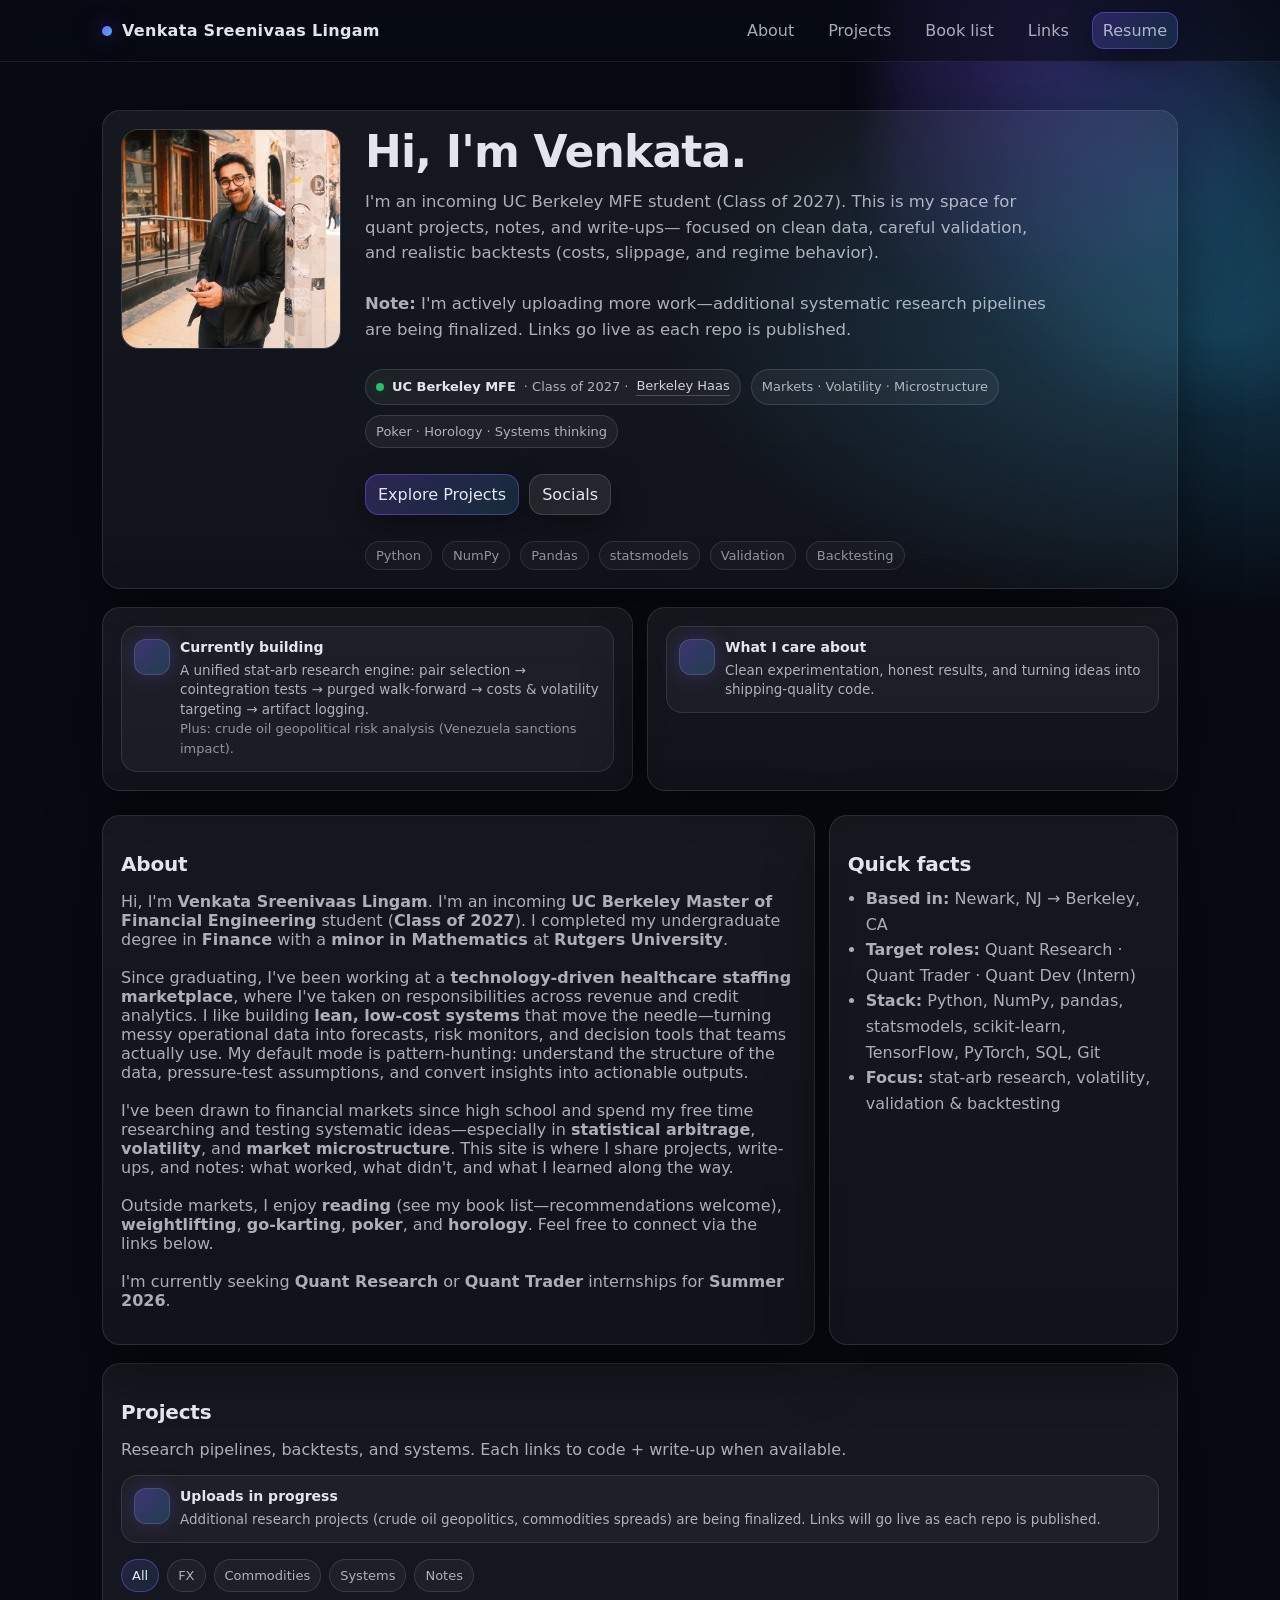
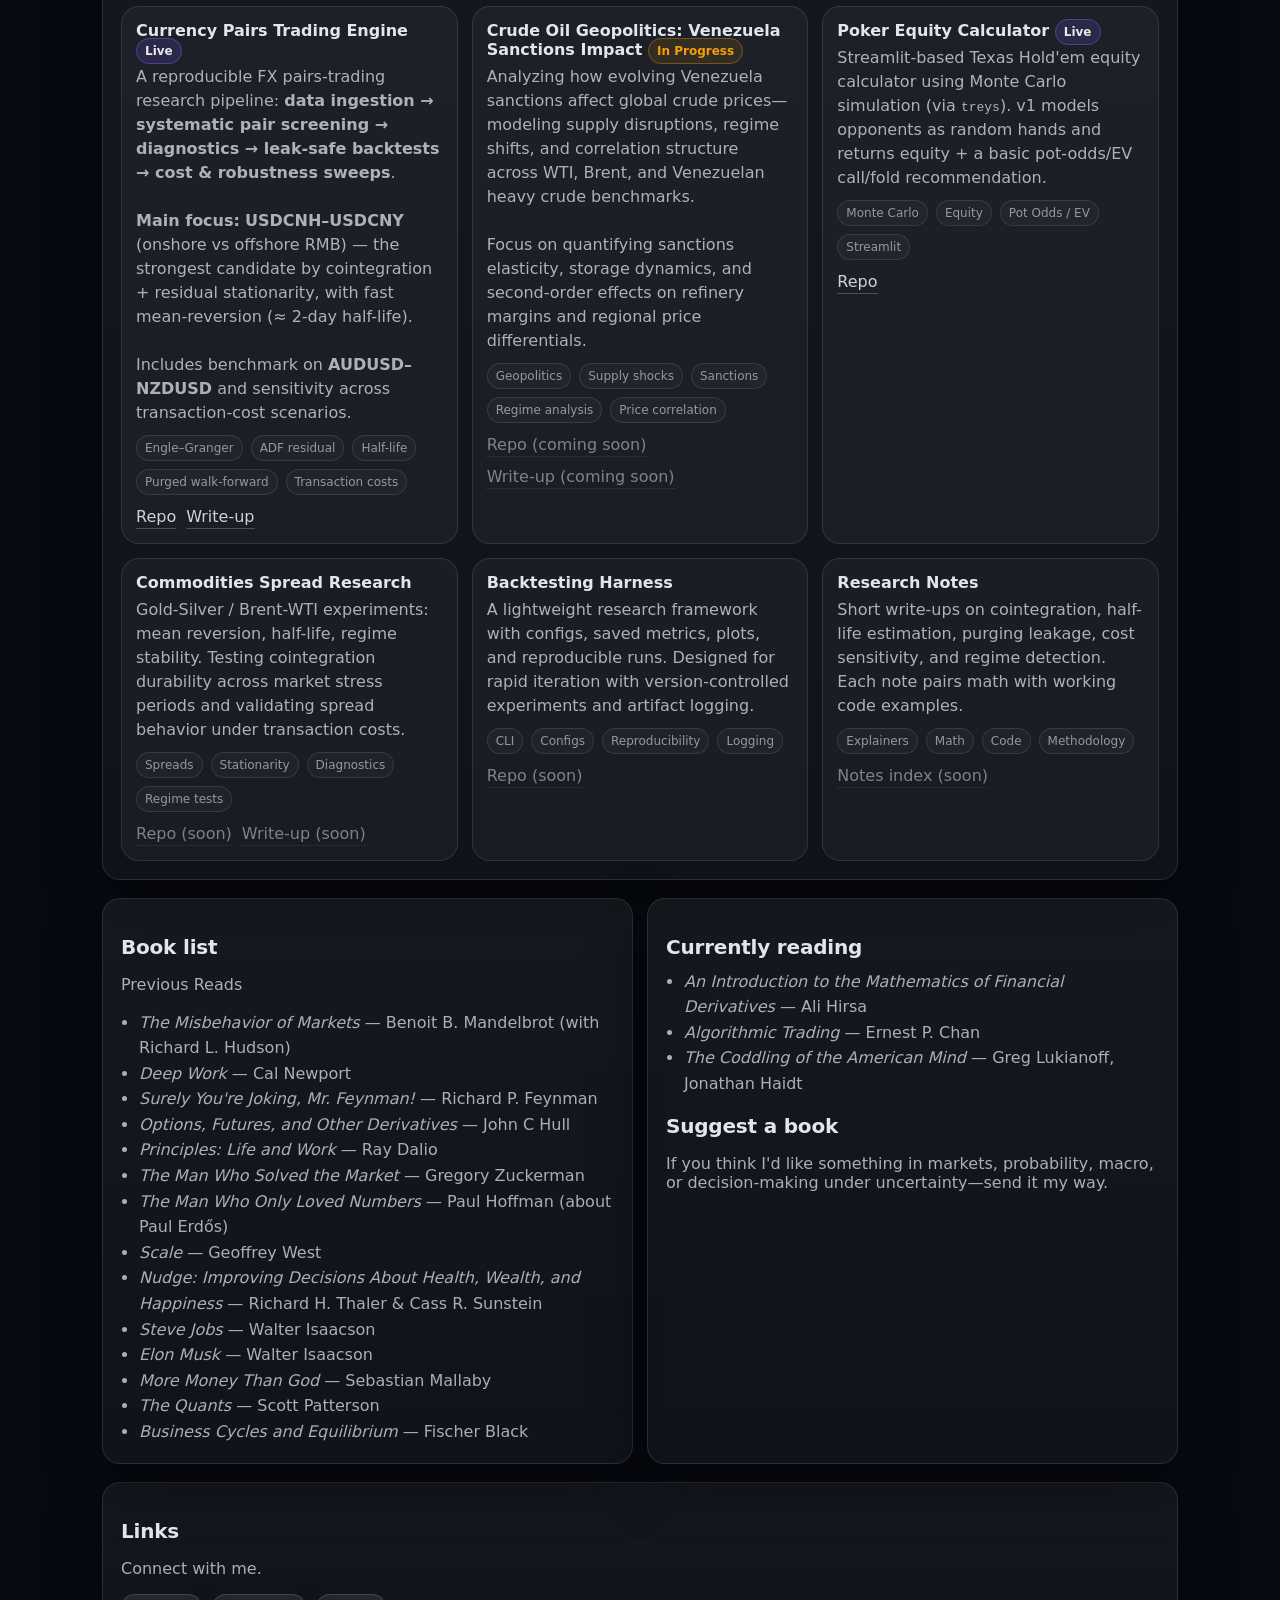
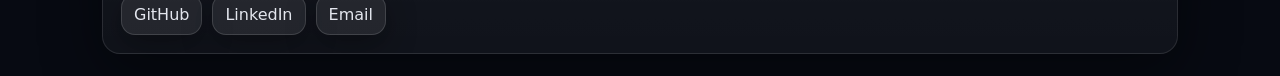
==== commit 5989f043: "Update index.html" ====
--- a/index.html
+++ b/index.html
@@ -48,7 +48,6 @@
       z-index:-1;
     }
 
-    /* Top nav */
     .nav{
       position:sticky; top:0; z-index:50;
       backdrop-filter: blur(14px);
@@ -98,7 +97,6 @@
       background: linear-gradient(135deg, rgba(124,92,255,0.25), rgba(56,189,248,0.14));
     }
 
-    /* Hero */
     .hero{
       display:grid;
       grid-template-columns: 1fr;
@@ -209,7 +207,6 @@
       flex: 0 0 auto;
     }
 
-    /* Sections */
     .section{padding: 18px 0 0;}
     .section h2{
       margin: 18px 0 10px;
@@ -231,7 +228,6 @@
     .muted{color:var(--muted)}
     .list{margin:10px 0 0; padding-left: 18px; color: var(--muted); line-height: 1.6;}
 
-    /* Tabs */
     .tabs{
       display:flex; gap:8px; flex-wrap:wrap;
       margin: 8px 0 14px;
@@ -278,6 +274,16 @@
       padding: 5px 8px;
       border-radius: 999px;
     }
+    .tag.highlight{
+      color: var(--text);
+      border-color: rgba(124,92,255,0.45);
+      background: rgba(124,92,255,0.15);
+    }
+    .tag.wip{
+      color: var(--warn);
+      border-color: rgba(245,158,11,0.35);
+      background: rgba(245,158,11,0.10);
+    }
     .proj .row{display:flex; gap:10px; flex-wrap:wrap; margin-top: 12px;}
     .link{
       text-decoration:none;
@@ -287,12 +293,16 @@
       opacity: 0.9;
     }
     .link:hover{opacity:1; border-bottom-color: rgba(245,247,255,0.55)}
+    .link.disabled{
+      opacity: 0.5;
+      cursor: not-allowed;
+      border-bottom-style: dotted;
+    }
     .note{
       color: var(--muted2);
       font-size: 13px;
     }
 
-    /* Footer */
     footer{padding: 22px 0 40px; color: var(--muted2)}
     .foot{
       display:flex; justify-content:space-between; gap:12px; flex-wrap:wrap;
@@ -328,17 +338,17 @@
         <div class="hero-content">
           <div class="avatar">
             <img src="assets/me.jpeg" alt="Venkata Sreenivaas Lingam"
-              onerror="this.style.display='none'; this.parentElement.innerHTML='<div class=\\'avatar-placeholder\\'><b>Image not found</b><br/>Check: assets/me.jpeg</div>';">
+              onerror="this.style.display='none'; this.parentElement.innerHTML='<div class=\'avatar-placeholder\'><b>Image not found</b><br/>Check: assets/me.jpeg</div>';">
           </div>
 
           <div class="about-content">
             <h1>Hi, I'm Venkata.</h1>
             <p>
-              I’m an incoming UC Berkeley MFE student (Class of 2027). This is my space for quant projects, notes, and write-ups—
+              I'm an incoming UC Berkeley MFE student (Class of 2027). This is my space for quant projects, notes, and write-ups—
               focused on clean data, careful validation, and realistic backtests (costs, slippage, and regime behavior).
               <br/><br/>
-              <b>Note:</b> I’m actively uploading more work—especially a <b>Currency Pairs Trading</b> research project and additional
-              systematic research pipelines.
+              <b>Note:</b> I'm actively uploading more work—additional systematic research pipelines are being finalized.
+              Links go live as each repo is published.
             </p>
 
             <div class="badges">
@@ -362,6 +372,61 @@
           </div>
         </div>
       </div>
+
+      <div class="grid">
+        <div class="card col-6">
+          <div class="mini">
+            <div class="spark"></div>
+            <div>
+              <h3>Currently building</h3>
+              <p>
+                A unified stat-arb research engine: pair selection → cointegration tests → purged walk-forward → costs & volatility targeting → artifact logging.
+                <br/><span class="note">Plus: crude oil geopolitical risk analysis (Venezuela sanctions impact).</span>
+              </p>
+            </div>
+          </div>
+        </div>
+        <div class="card col-6">
+          <div class="mini">
+            <div class="spark"></div>
+            <div>
+              <h3>What I care about</h3>
+              <p>
+                Clean experimentation, honest results, and turning ideas into shipping-quality code.
+              </p>
+            </div>
+          </div>
+        </div>
+      </div>
+    </section>
+
+    <!-- ABOUT -->
+    <section id="about" class="section">
+      <div class="grid">
+        <div class="card col-8">
+          <h2>About</h2>
+          <p class="muted">
+            Hi, I'm <b>Venkata Sreenivaas Lingam</b>. I'm an incoming <b>UC Berkeley Master of Financial Engineering</b> student (<b>Class of 2027</b>). I completed my undergraduate degree in <b>Finance</b> with a <b>minor in Mathematics</b> at <b>Rutgers University</b>.
+            <br/><br/>
+            Since graduating, I've been working at a <b>technology-driven healthcare staffing marketplace</b>, where I've taken on responsibilities across revenue and credit analytics. I like building <b>lean, low-cost systems</b> that move the needle—turning messy operational data into forecasts, risk monitors, and decision tools that teams actually use. My default mode is pattern-hunting: understand the structure of the data, pressure-test assumptions, and convert insights into actionable outputs.
+            <br/><br/>
+            I've been drawn to financial markets since high school and spend my free time researching and testing systematic ideas—especially in <b>statistical arbitrage</b>, <b>volatility</b>, and <b>market microstructure</b>. This site is where I share projects, write-ups, and notes: what worked, what didn't, and what I learned along the way.
+            <br/><br/>
+            Outside markets, I enjoy <b>reading</b> (see my book list—recommendations welcome), <b>weightlifting</b>, <b>go-karting</b>, <b>poker</b>, and <b>horology</b>. Feel free to connect via the links below.
+            <br/><br/>
+            I'm currently seeking <b>Quant Research</b> or <b>Quant Trader</b> internships for <b>Summer 2026</b>.
+          </p>
+        </div>
+        <div class="card col-4">
+          <h2>Quick facts</h2>
+          <ul class="list">
+            <li><b>Based in:</b> Newark, NJ → Berkeley, CA</li>
+            <li><b>Target roles:</b> Quant Research · Quant Trader · Quant Dev (Intern)</li>
+            <li><b>Stack:</b> Python, NumPy, pandas, statsmodels, scikit-learn, TensorFlow, PyTorch, SQL, Git</li>
+            <li><b>Focus:</b> stat-arb research, volatility, validation & backtesting</li>
+          </ul>
+        </div>
+      </div>
     </section>
 
     <!-- PROJECTS -->
@@ -369,6 +434,16 @@
       <div class="card">
         <h2>Projects</h2>
         <p class="muted">Research pipelines, backtests, and systems. Each links to code + write-up when available.</p>
+
+        <div class="mini" style="margin:12px 0 16px;">
+          <div class="spark"></div>
+          <div>
+            <h3>Uploads in progress</h3>
+            <p>
+              Additional research projects (crude oil geopolitics, commodities spreads) are being finalized. Links will go live as each repo is published.
+            </p>
+          </div>
+        </div>
 
         <div class="tabs" role="tablist" aria-label="Project categories">
           <div class="tab active" data-filter="all">All</div>
@@ -380,37 +455,57 @@
 
         <div class="projects" id="projectGrid">
 
+          <!-- FX Trading Engine (PUBLISHED) -->
           <article class="proj" data-cat="fx">
-            <h3>Currency Pairs Trading Engine <span class="tag">FX Stat-Arb</span></h3>
+            <h3>Currency Pairs Trading Engine <span class="tag highlight">Live</span></h3>
             <p>
               A reproducible FX pairs-trading research pipeline: <b>data ingestion → systematic pair screening → diagnostics →
               leak-safe backtests → cost & robustness sweeps</b>.
               <br><br>
-              <b>Main focus:</b> <b>USDCNH–USDCNY</b> (onshore vs offshore RMB) — the strongest candidate in our universe by
-              cointegration + residual stationarity, with fast mean-reversion behavior (≈ 2-day half-life).
+              <b>Main focus:</b> <b>USDCNH–USDCNY</b> (onshore vs offshore RMB) — the strongest candidate by
+              cointegration + residual stationarity, with fast mean-reversion (≈ 2-day half-life).
               <br><br>
-              Includes a benchmark comparison on <b>AUDUSD–NZDUSD</b> and reports sensitivity across transaction-cost scenarios.
+              Includes benchmark on <b>AUDUSD–NZDUSD</b> and sensitivity across transaction-cost scenarios.
             </p>
             <div class="tags">
               <span class="tag">Engle–Granger</span>
               <span class="tag">ADF residual</span>
               <span class="tag">Half-life</span>
               <span class="tag">Purged walk-forward</span>
-              <span class="tag">Transaction costs (bps)</span>
-              <span class="tag">Parameter sweeps</span>
+              <span class="tag">Transaction costs</span>
             </div>
             <div class="row">
               <a class="link" href="https://github.com/lvsreenivaas/FX_Trading_Engine" target="_blank" rel="noreferrer">Repo</a>
               <a class="link" href="https://github.com/lvsreenivaas/FX_Trading_Engine/blob/main/README.md" target="_blank" rel="noreferrer">Write-up</a>
-              <span class="note">Notebook + plots inside repo</span>
             </div>
           </article>
 
-          <!-- Other project placeholders (edit as you like) -->
+          <!-- Crude Oil Geopolitics (WIP) -->
+          <article class="proj" data-cat="commodities">
+            <h3>Crude Oil Geopolitics: Venezuela Sanctions Impact <span class="tag wip">In Progress</span></h3>
+            <p>
+              Analyzing how evolving Venezuela sanctions affect global crude prices—modeling supply disruptions, regime shifts, and correlation structure across WTI, Brent, and Venezuelan heavy crude benchmarks.
+              <br><br>
+              Focus on quantifying sanctions elasticity, storage dynamics, and second-order effects on refinery margins and regional price differentials.
+            </p>
+            <div class="tags">
+              <span class="tag">Geopolitics</span>
+              <span class="tag">Supply shocks</span>
+              <span class="tag">Sanctions</span>
+              <span class="tag">Regime analysis</span>
+              <span class="tag">Price correlation</span>
+            </div>
+            <div class="row">
+              <a class="link disabled" href="#" onclick="return false;">Repo (coming soon)</a>
+              <a class="link disabled" href="#" onclick="return false;">Write-up (coming soon)</a>
+            </div>
+          </article>
+
+          <!-- Poker Calculator -->
           <article class="proj" data-cat="systems">
-            <h3>Poker Equity Calculator</h3>
-            <p>
-              Streamlit-based Texas Hold’em equity calculator using Monte Carlo simulation (via <code>treys</code>).
+            <h3>Poker Equity Calculator <span class="tag highlight">Live</span></h3>
+            <p>
+              Streamlit-based Texas Hold'em equity calculator using Monte Carlo simulation (via <code>treys</code>).
               v1 models opponents as random hands and returns equity + a basic pot-odds/EV call/fold recommendation.
             </p>
             <div class="tags">
@@ -418,13 +513,102 @@
               <span class="tag">Equity</span>
               <span class="tag">Pot Odds / EV</span>
               <span class="tag">Streamlit</span>
-              <span class="tag">treys</span>
             </div>
             <div class="row">
               <a class="link" href="https://github.com/lvsreenivaas/Poker-Equity-Calculator" target="_blank" rel="noreferrer">Repo</a>
             </div>
           </article>
 
+          <!-- Commodities Spread Research -->
+          <article class="proj" data-cat="commodities">
+            <h3>Commodities Spread Research</h3>
+            <p>
+              Gold-Silver / Brent-WTI experiments: mean reversion, half-life, regime stability. Testing cointegration durability across market stress periods and validating spread behavior under transaction costs.
+            </p>
+            <div class="tags">
+              <span class="tag">Spreads</span>
+              <span class="tag">Stationarity</span>
+              <span class="tag">Diagnostics</span>
+              <span class="tag">Regime tests</span>
+            </div>
+            <div class="row">
+              <a class="link disabled" href="#" onclick="return false;">Repo (soon)</a>
+              <a class="link disabled" href="#" onclick="return false;">Write-up (soon)</a>
+            </div>
+          </article>
+
+          <!-- Backtesting Harness -->
+          <article class="proj" data-cat="systems">
+            <h3>Backtesting Harness</h3>
+            <p>
+              A lightweight research framework with configs, saved metrics, plots, and reproducible runs. Designed for rapid iteration with version-controlled experiments and artifact logging.
+            </p>
+            <div class="tags">
+              <span class="tag">CLI</span>
+              <span class="tag">Configs</span>
+              <span class="tag">Reproducibility</span>
+              <span class="tag">Logging</span>
+            </div>
+            <div class="row">
+              <a class="link disabled" href="#" onclick="return false;">Repo (soon)</a>
+            </div>
+          </article>
+
+          <!-- Research Notes -->
+          <article class="proj" data-cat="notes">
+            <h3>Research Notes</h3>
+            <p>
+              Short write-ups on cointegration, half-life estimation, purging leakage, cost sensitivity, and regime detection. Each note pairs math with working code examples.
+            </p>
+            <div class="tags">
+              <span class="tag">Explainers</span>
+              <span class="tag">Math</span>
+              <span class="tag">Code</span>
+              <span class="tag">Methodology</span>
+            </div>
+            <div class="row">
+              <a class="link disabled" href="#" onclick="return false;">Notes index (soon)</a>
+            </div>
+          </article>
+
+        </div>
+      </div>
+    </section>
+
+    <!-- BOOK LIST -->
+    <section id="books" class="section">
+      <div class="grid">
+        <div class="card col-6">
+          <h2>Book list</h2>
+          <p class="muted">Previous Reads</p>
+          <ul class="list">
+            <li><i>The Misbehavior of Markets</i> — Benoit B. Mandelbrot (with Richard L. Hudson)</li>
+            <li><i>Deep Work</i> — Cal Newport</li>
+            <li><i>Surely You're Joking, Mr. Feynman!</i> — Richard P. Feynman</li>
+            <li><i>Options, Futures, and Other Derivatives</i> — John C Hull</li>
+            <li><i>Principles: Life and Work</i> — Ray Dalio</li>
+            <li><i>The Man Who Solved the Market</i> — Gregory Zuckerman</li>
+            <li><i>The Man Who Only Loved Numbers</i> — Paul Hoffman (about Paul Erdős)</li>
+            <li><i>Scale</i> — Geoffrey West</li>
+            <li><i>Nudge: Improving Decisions About Health, Wealth, and Happiness</i> — Richard H. Thaler & Cass R. Sunstein</li>
+            <li><i>Steve Jobs</i> — Walter Isaacson</li>
+            <li><i>Elon Musk</i> — Walter Isaacson</li>
+            <li><i>More Money Than God</i> — Sebastian Mallaby</li>
+            <li><i>The Quants</i> — Scott Patterson</li>
+            <li><i>Business Cycles and Equilibrium</i> — Fischer Black</li>
+          </ul>
+        </div>
+        <div class="card col-6">
+          <h2>Currently reading</h2>
+          <ul class="list">
+            <li><i>An Introduction to the Mathematics of Financial Derivatives</i> — Ali Hirsa</li>
+            <li><i>Algorithmic Trading</i> — Ernest P. Chan</li>
+            <li><i>The Coddling of the American Mind</i> — Greg Lukianoff, Jonathan Haidt</li>
+          </ul>
+          <h2 style="margin-top:18px;">Suggest a book</h2>
+          <p class="muted">
+            If you think I'd like something in markets, probability, macro, or decision-making under uncertainty—send it my way.
+          </p>
         </div>
       </div>
     </section>
@@ -439,33 +623,3 @@
           <a class="btn" href="https://linkedin.com/in/sreenivaaslv" target="_blank" rel="noreferrer">LinkedIn</a>
           <a class="btn" href="mailto:venkata_sl@berkeley.edu">Email</a>
         </div>
-      </div>
-    </section>
-
-    <footer class="wrap">
-      <div class="foot">
-        <span>© <span id="year"></span> Venkata Sreenivaas Lingam</span>
-        <span class="muted">Built with plain HTML/CSS. Fast. Deploys on GitHub Pages.</span>
-      </div>
-    </footer>
-  </main>
-
-  <script>
-    document.getElementById("year").textContent = new Date().getFullYear();
-
-    const tabs = Array.from(document.querySelectorAll(".tab"));
-    const cards = Array.from(document.querySelectorAll(".proj"));
-
-    function setActive(filter){
-      tabs.forEach(t => t.classList.toggle("active", t.dataset.filter === filter));
-      cards.forEach(c => {
-        const cat = c.dataset.cat;
-        const show = (filter === "all") || (cat === filter);
-        c.style.display = show ? "" : "none";
-      });
-    }
-
-    tabs.forEach(t => t.addEventListener("click", () => setActive(t.dataset.filter)));
-  </script>
-</body>
-</html>
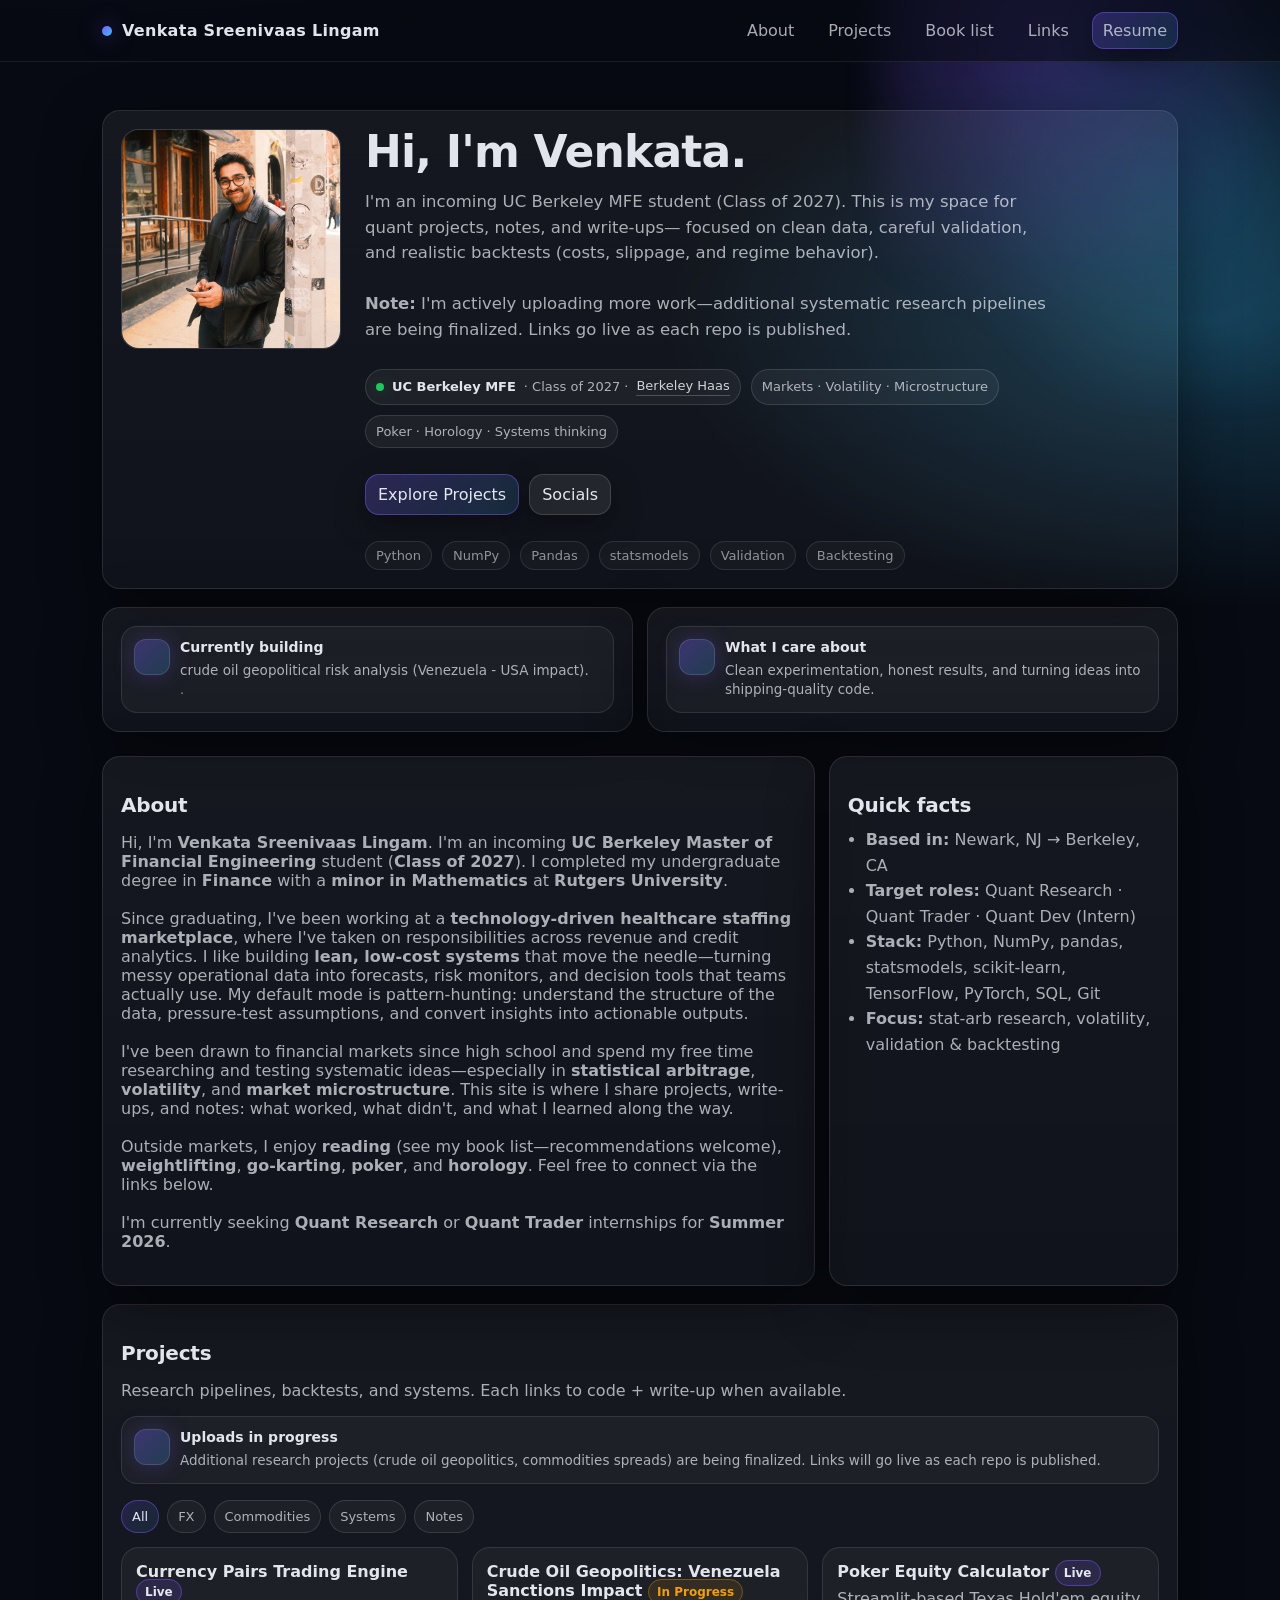
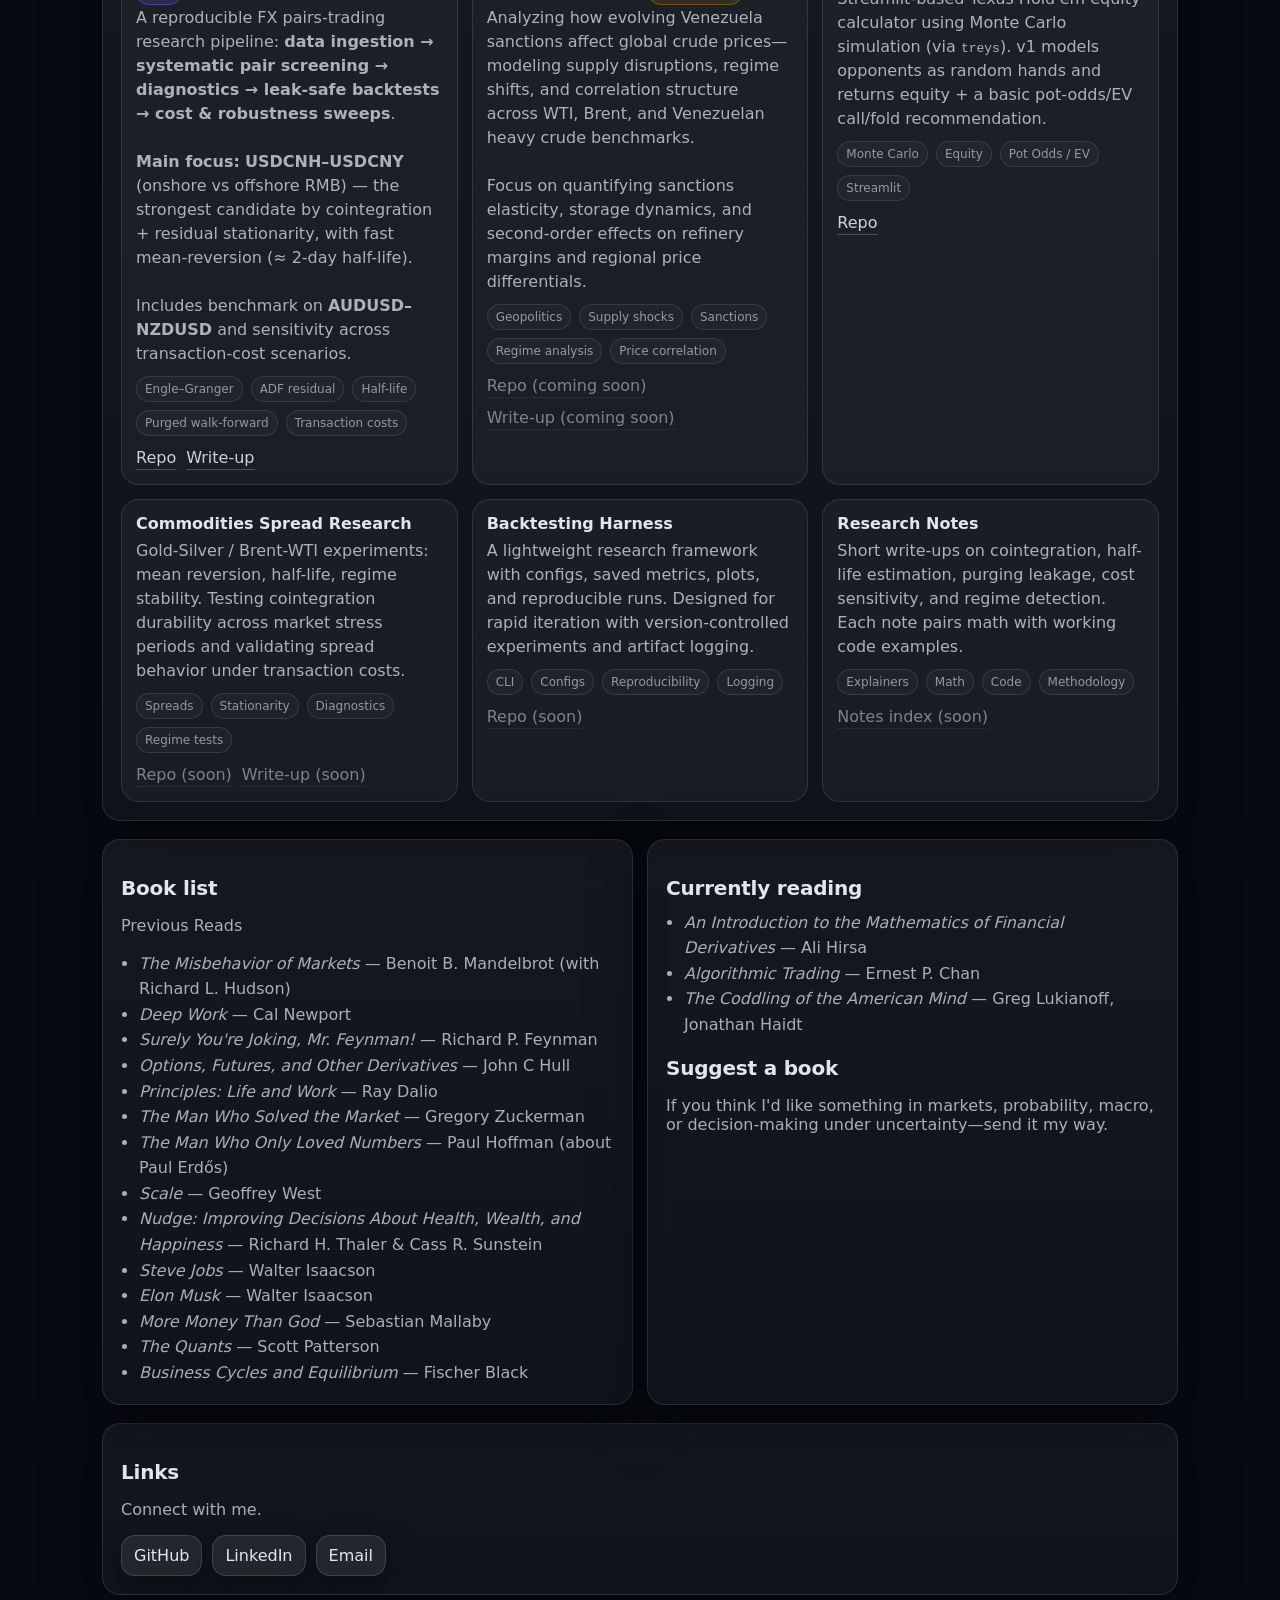
==== commit 39f3c9f2: "Update index.html" ====
--- a/index.html
+++ b/index.html
@@ -380,8 +380,8 @@
             <div>
               <h3>Currently building</h3>
               <p>
-                A unified stat-arb research engine: pair selection → cointegration tests → purged walk-forward → costs & volatility targeting → artifact logging.
-                <br/><span class="note">Plus: crude oil geopolitical risk analysis (Venezuela sanctions impact).</span>
+                crude oil geopolitical risk analysis (Venezuela - USA impact).
+                <br/><span class="note">.</span>
               </p>
             </div>
           </div>
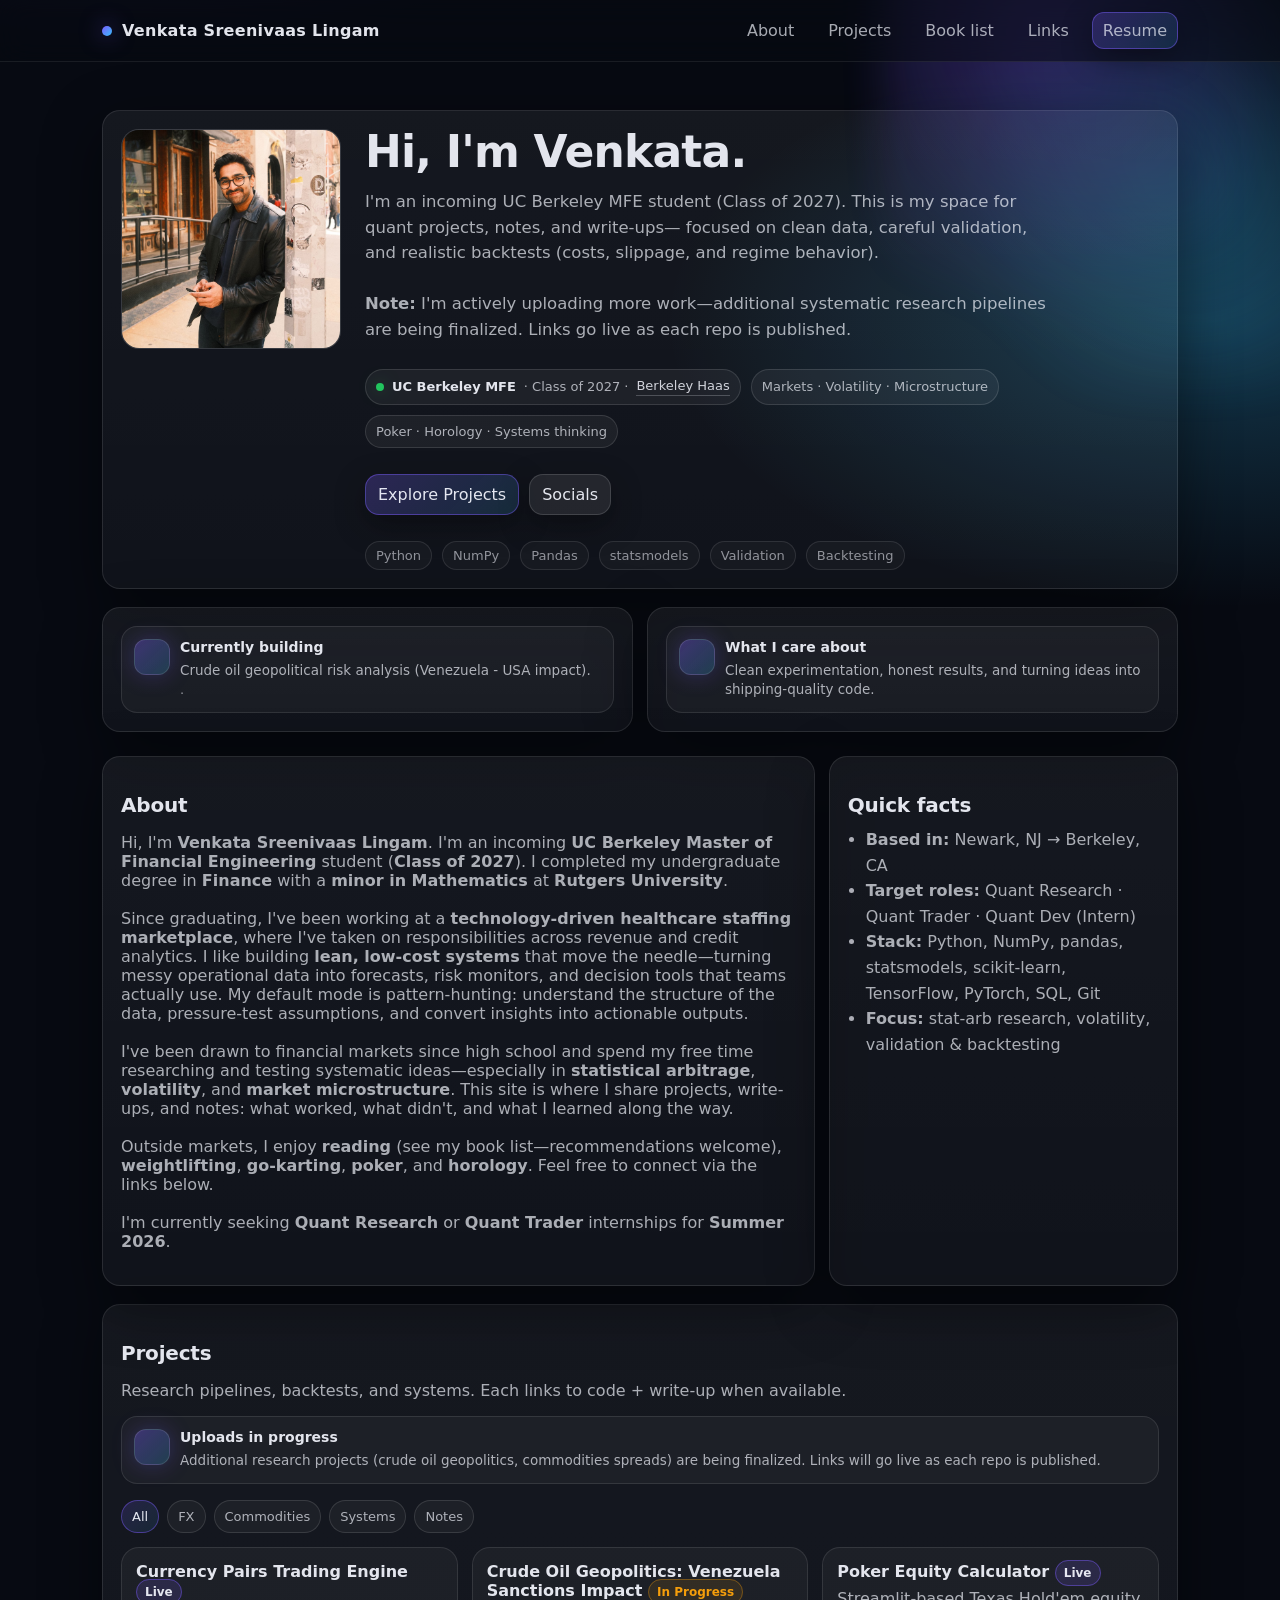
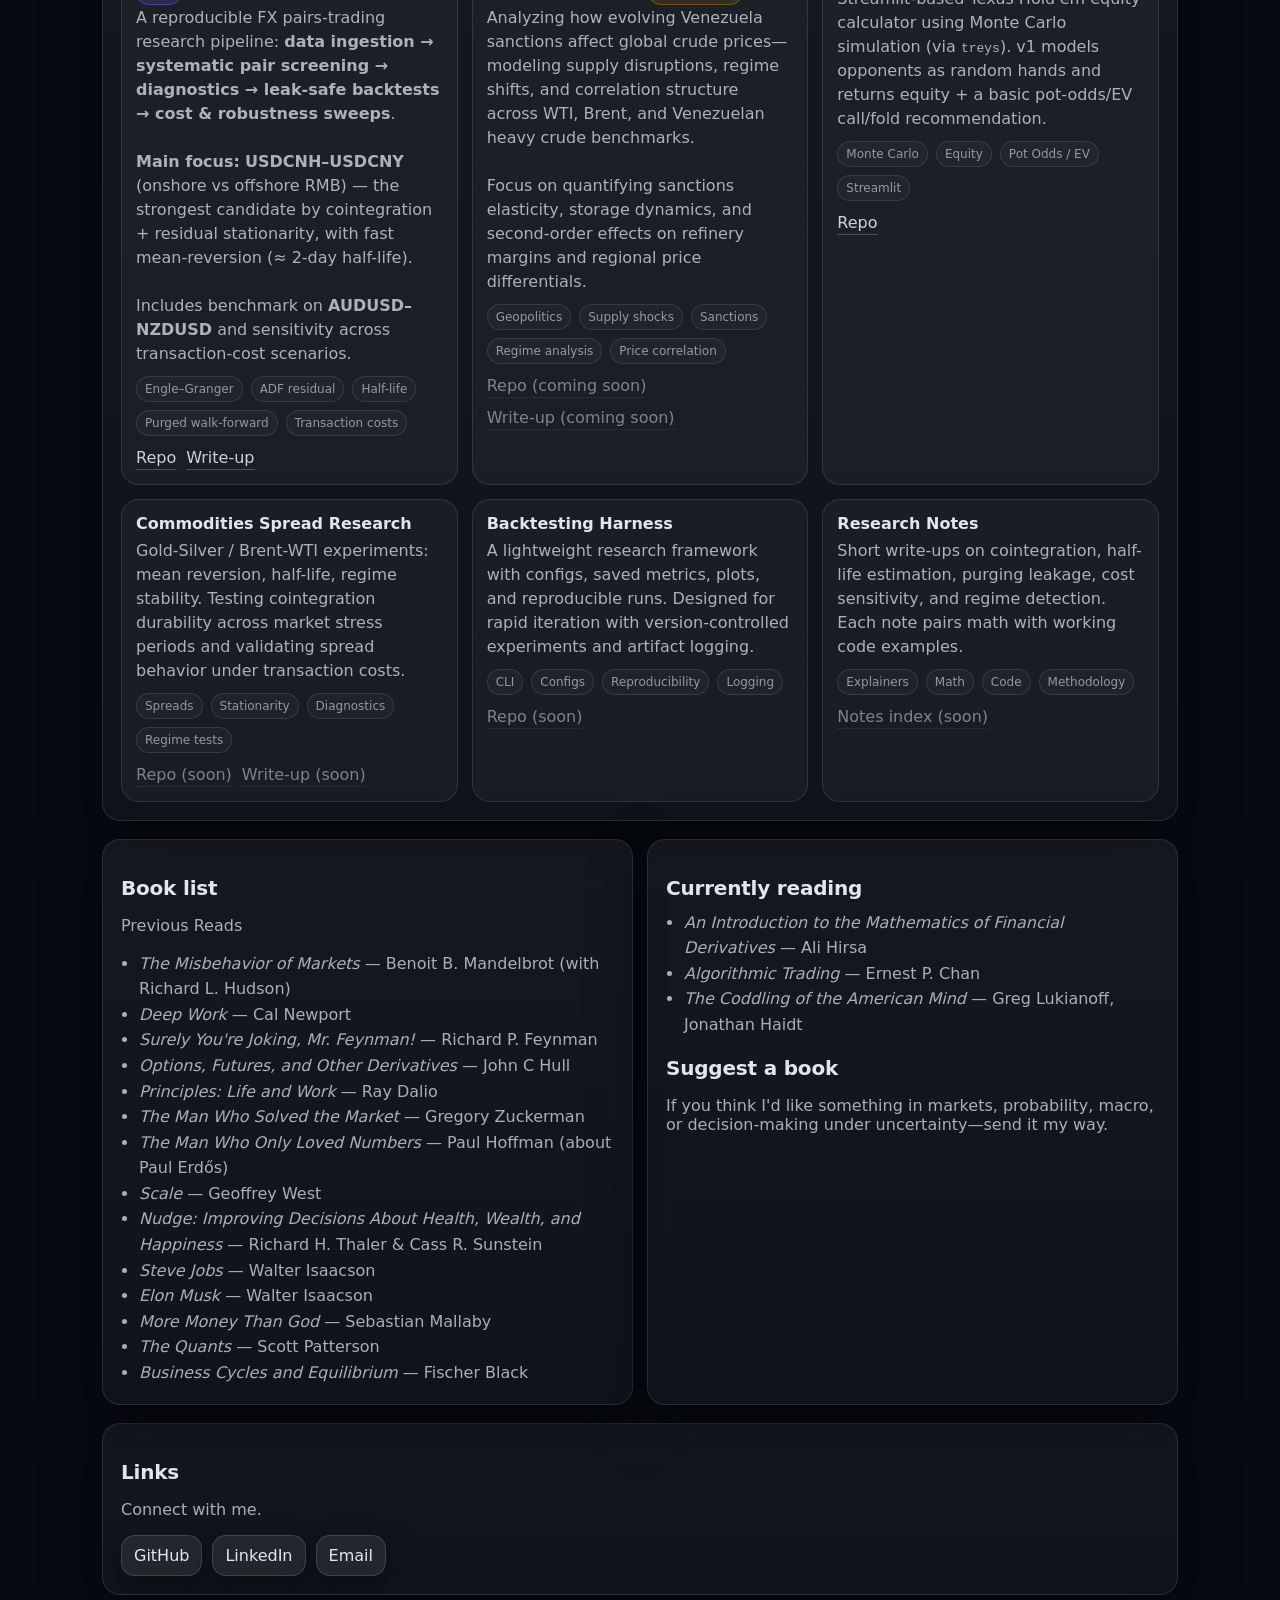
==== commit e2f45f9e: "Update index.html" ====
--- a/index.html
+++ b/index.html
@@ -380,7 +380,7 @@
             <div>
               <h3>Currently building</h3>
               <p>
-                crude oil geopolitical risk analysis (Venezuela - USA impact).
+                Crude oil geopolitical risk analysis (Venezuela - USA impact).
                 <br/><span class="note">.</span>
               </p>
             </div>
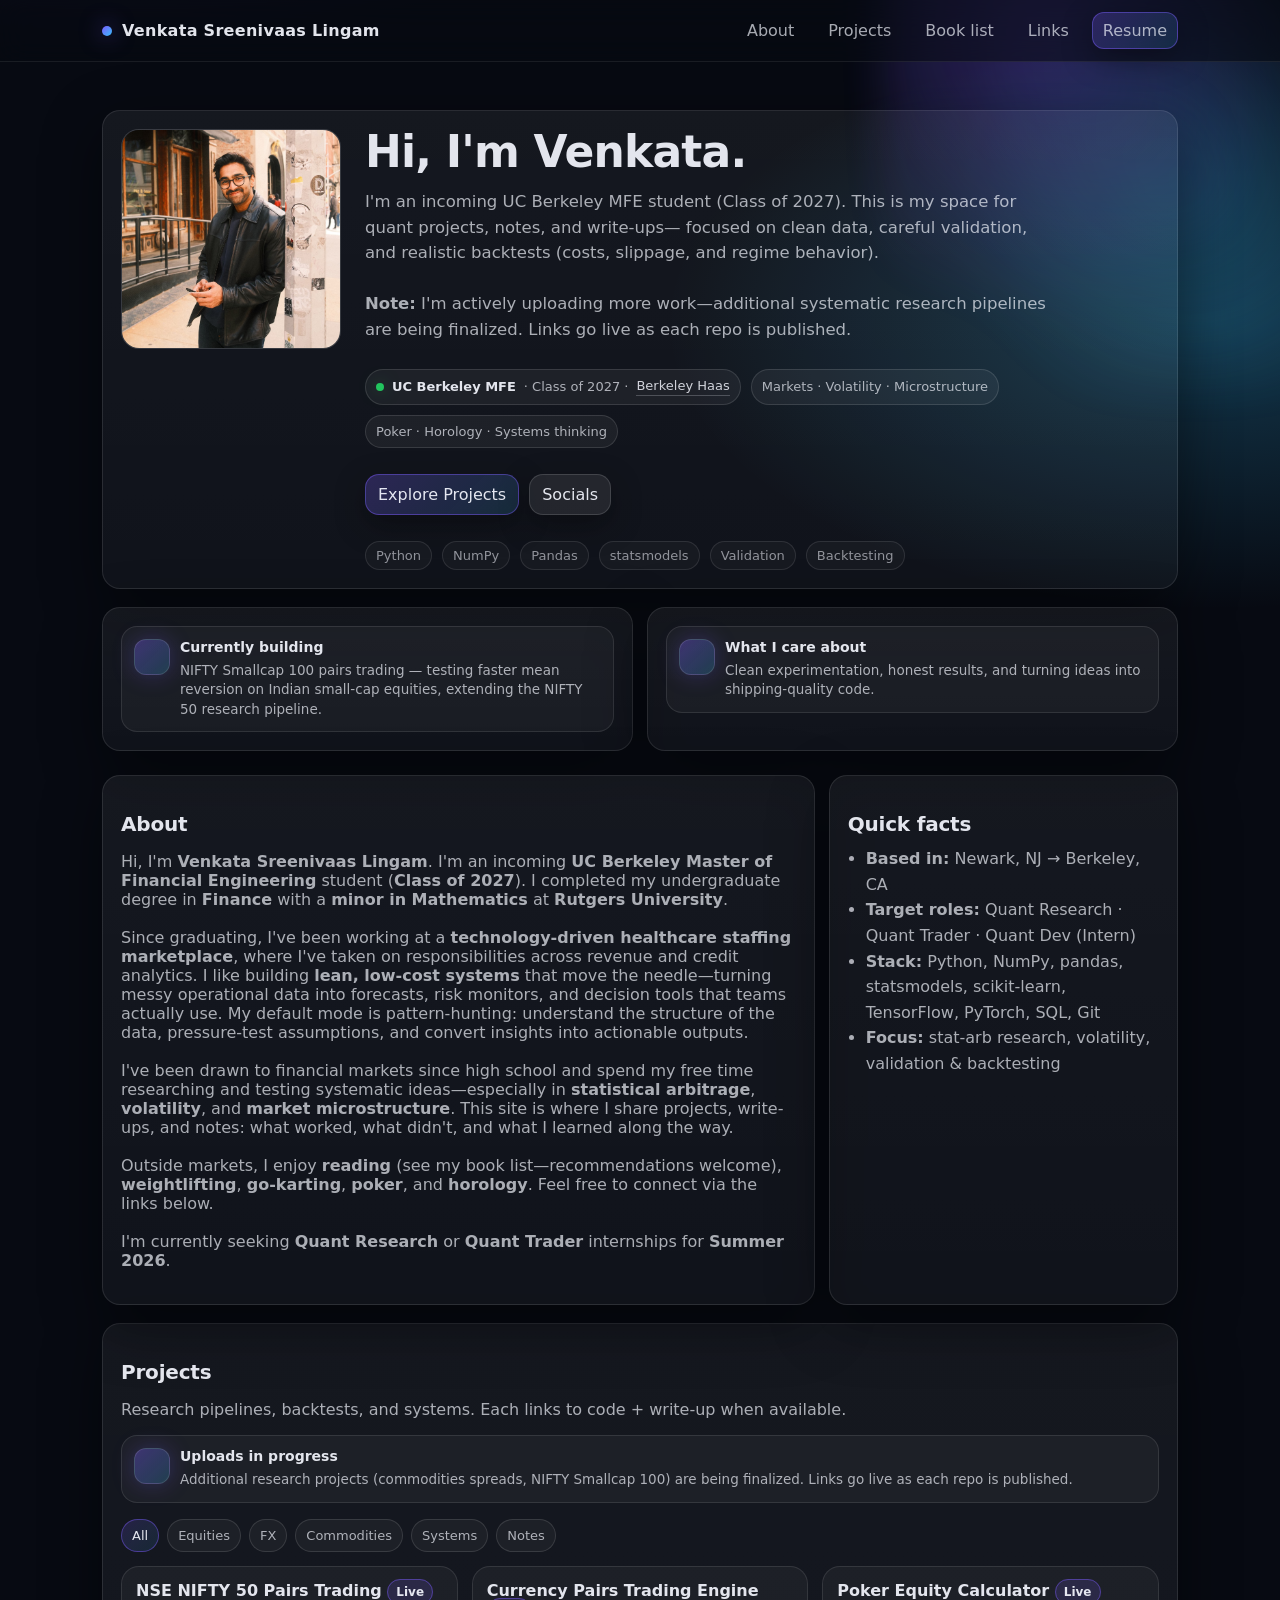
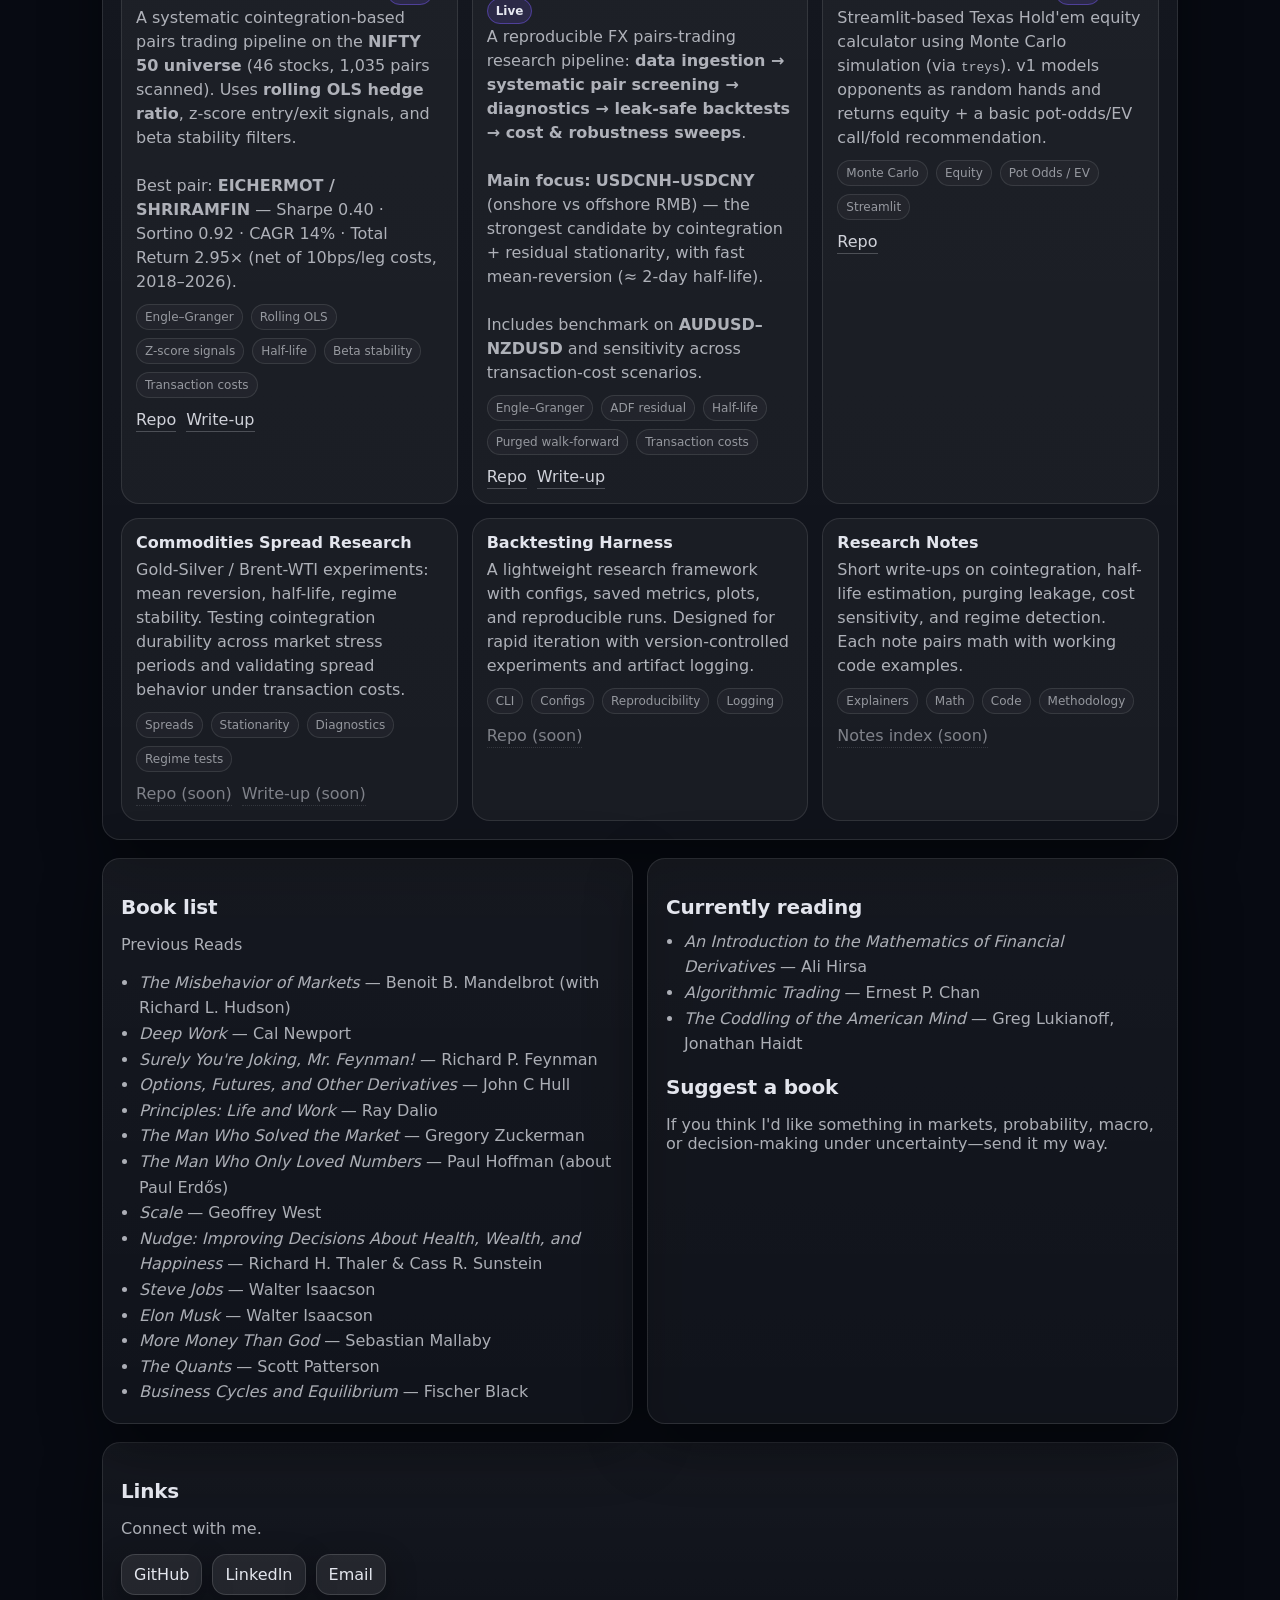
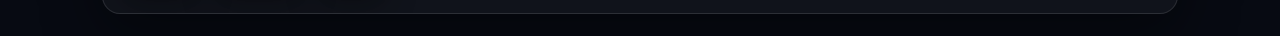
==== commit a58bddad: "Add NSE NIFTY 50 pairs trading project, remove Venezuela crude oil - Add NSE NIFTY 50 Pairs Trading " ====
--- a/index.html
+++ b/index.html
@@ -380,8 +380,7 @@
             <div>
               <h3>Currently building</h3>
               <p>
-                Crude oil geopolitical risk analysis (Venezuela - USA impact).
-                <br/><span class="note">.</span>
+                NIFTY Smallcap 100 pairs trading — testing faster mean reversion on Indian small-cap equities, extending the NIFTY 50 research pipeline.
               </p>
             </div>
           </div>
@@ -440,13 +439,14 @@
           <div>
             <h3>Uploads in progress</h3>
             <p>
-              Additional research projects (crude oil geopolitics, commodities spreads) are being finalized. Links will go live as each repo is published.
+              Additional research projects (commodities spreads, NIFTY Smallcap 100) are being finalized. Links go live as each repo is published.
             </p>
           </div>
         </div>
 
         <div class="tabs" role="tablist" aria-label="Project categories">
           <div class="tab active" data-filter="all">All</div>
+          <div class="tab" data-filter="equities">Equities</div>
           <div class="tab" data-filter="fx">FX</div>
           <div class="tab" data-filter="commodities">Commodities</div>
           <div class="tab" data-filter="systems">Systems</div>
@@ -454,6 +454,29 @@
         </div>
 
         <div class="projects" id="projectGrid">
+
+          <!-- NSE NIFTY 50 Pairs Trading (PUBLISHED) -->
+          <article class="proj" data-cat="equities">
+            <h3>NSE NIFTY 50 Pairs Trading <span class="tag highlight">Live</span></h3>
+            <p>
+              A systematic cointegration-based pairs trading pipeline on the <b>NIFTY 50 universe</b> (46 stocks, 1,035 pairs scanned).
+              Uses <b>rolling OLS hedge ratio</b>, z-score entry/exit signals, and beta stability filters.
+              <br><br>
+              Best pair: <b>EICHERMOT / SHRIRAMFIN</b> — Sharpe 0.40 · Sortino 0.92 · CAGR 14% · Total Return 2.95× (net of 10bps/leg costs, 2018–2026).
+            </p>
+            <div class="tags">
+              <span class="tag">Engle–Granger</span>
+              <span class="tag">Rolling OLS</span>
+              <span class="tag">Z-score signals</span>
+              <span class="tag">Half-life</span>
+              <span class="tag">Beta stability</span>
+              <span class="tag">Transaction costs</span>
+            </div>
+            <div class="row">
+              <a class="link" href="https://github.com/lvsreenivaas/pairs-trading-nse-nifty50" target="_blank" rel="noreferrer">Repo</a>
+              <a class="link" href="https://github.com/lvsreenivaas/pairs-trading-nse-nifty50/blob/main/README.md" target="_blank" rel="noreferrer">Write-up</a>
+            </div>
+          </article>
 
           <!-- FX Trading Engine (PUBLISHED) -->
           <article class="proj" data-cat="fx">
@@ -477,27 +500,6 @@
             <div class="row">
               <a class="link" href="https://github.com/lvsreenivaas/FX_Trading_Engine" target="_blank" rel="noreferrer">Repo</a>
               <a class="link" href="https://github.com/lvsreenivaas/FX_Trading_Engine/blob/main/README.md" target="_blank" rel="noreferrer">Write-up</a>
-            </div>
-          </article>
-
-          <!-- Crude Oil Geopolitics (WIP) -->
-          <article class="proj" data-cat="commodities">
-            <h3>Crude Oil Geopolitics: Venezuela Sanctions Impact <span class="tag wip">In Progress</span></h3>
-            <p>
-              Analyzing how evolving Venezuela sanctions affect global crude prices—modeling supply disruptions, regime shifts, and correlation structure across WTI, Brent, and Venezuelan heavy crude benchmarks.
-              <br><br>
-              Focus on quantifying sanctions elasticity, storage dynamics, and second-order effects on refinery margins and regional price differentials.
-            </p>
-            <div class="tags">
-              <span class="tag">Geopolitics</span>
-              <span class="tag">Supply shocks</span>
-              <span class="tag">Sanctions</span>
-              <span class="tag">Regime analysis</span>
-              <span class="tag">Price correlation</span>
-            </div>
-            <div class="row">
-              <a class="link disabled" href="#" onclick="return false;">Repo (coming soon)</a>
-              <a class="link disabled" href="#" onclick="return false;">Write-up (coming soon)</a>
             </div>
           </article>
 
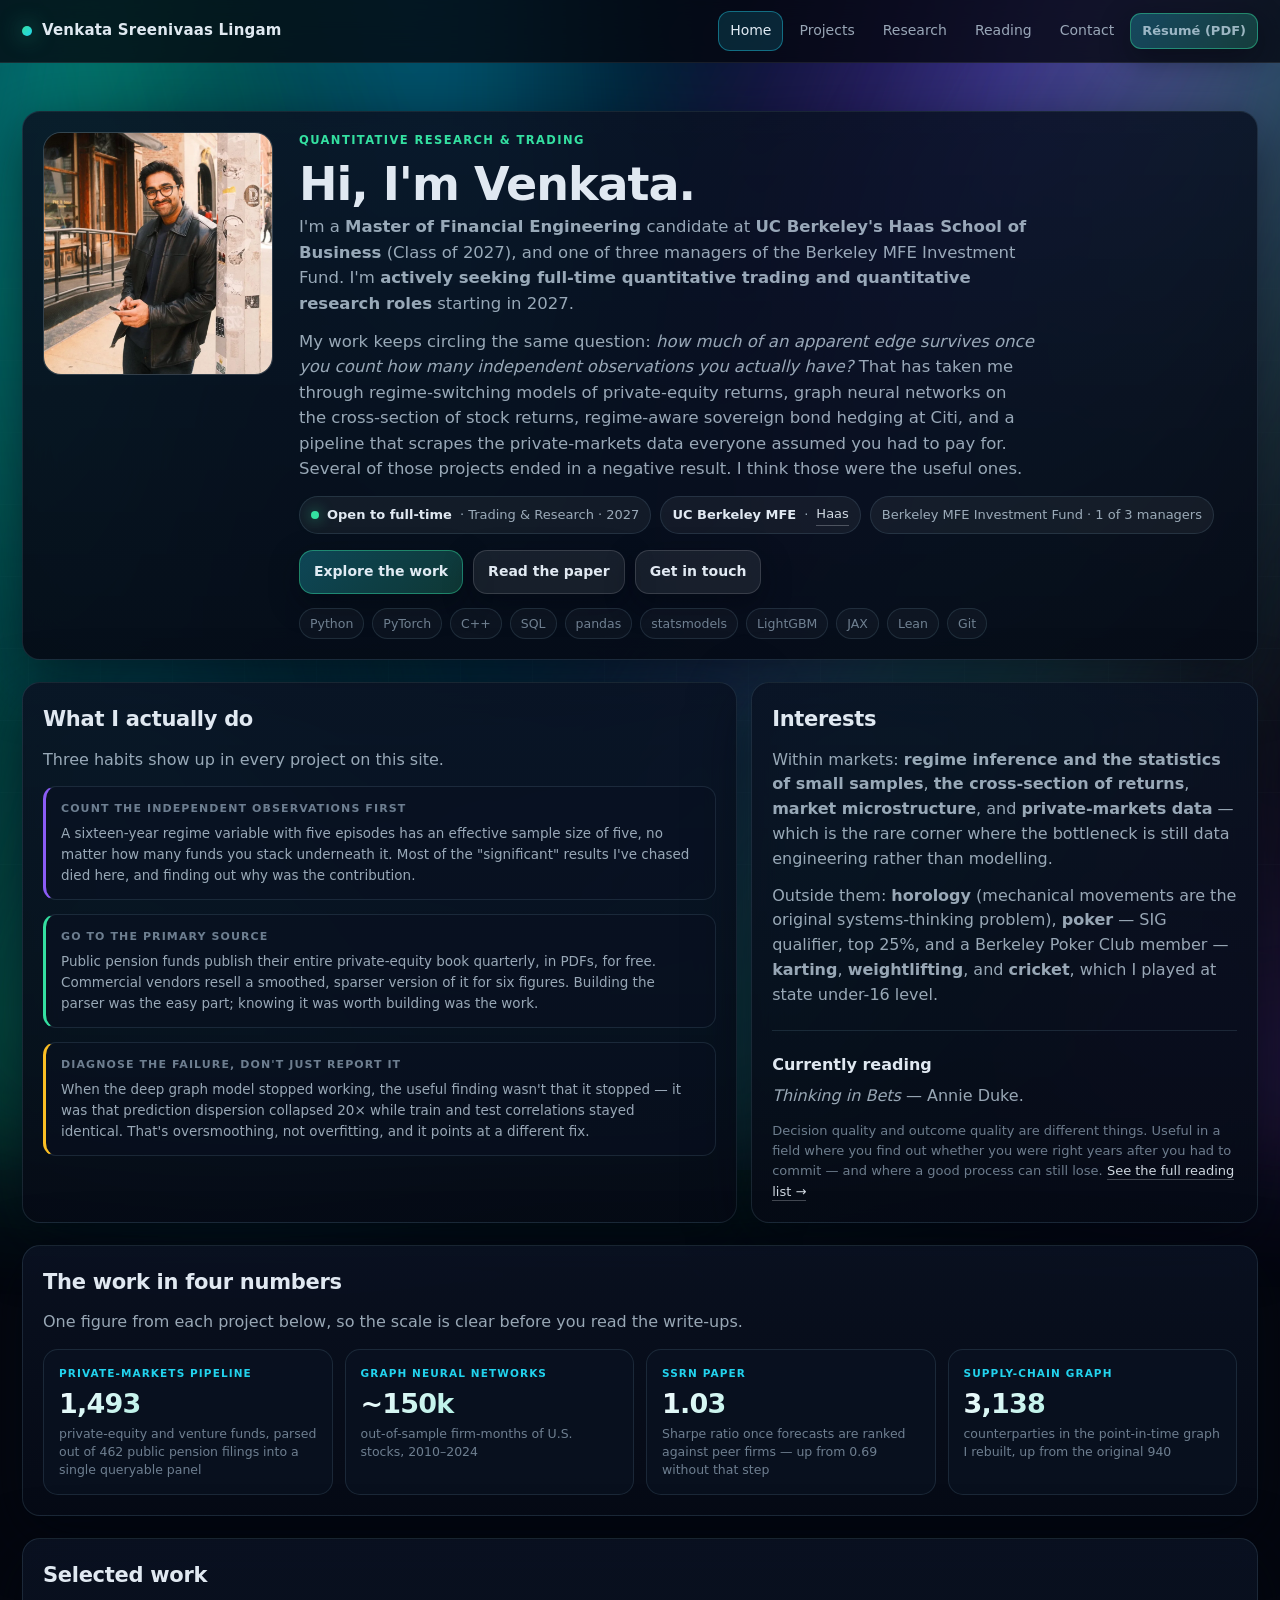
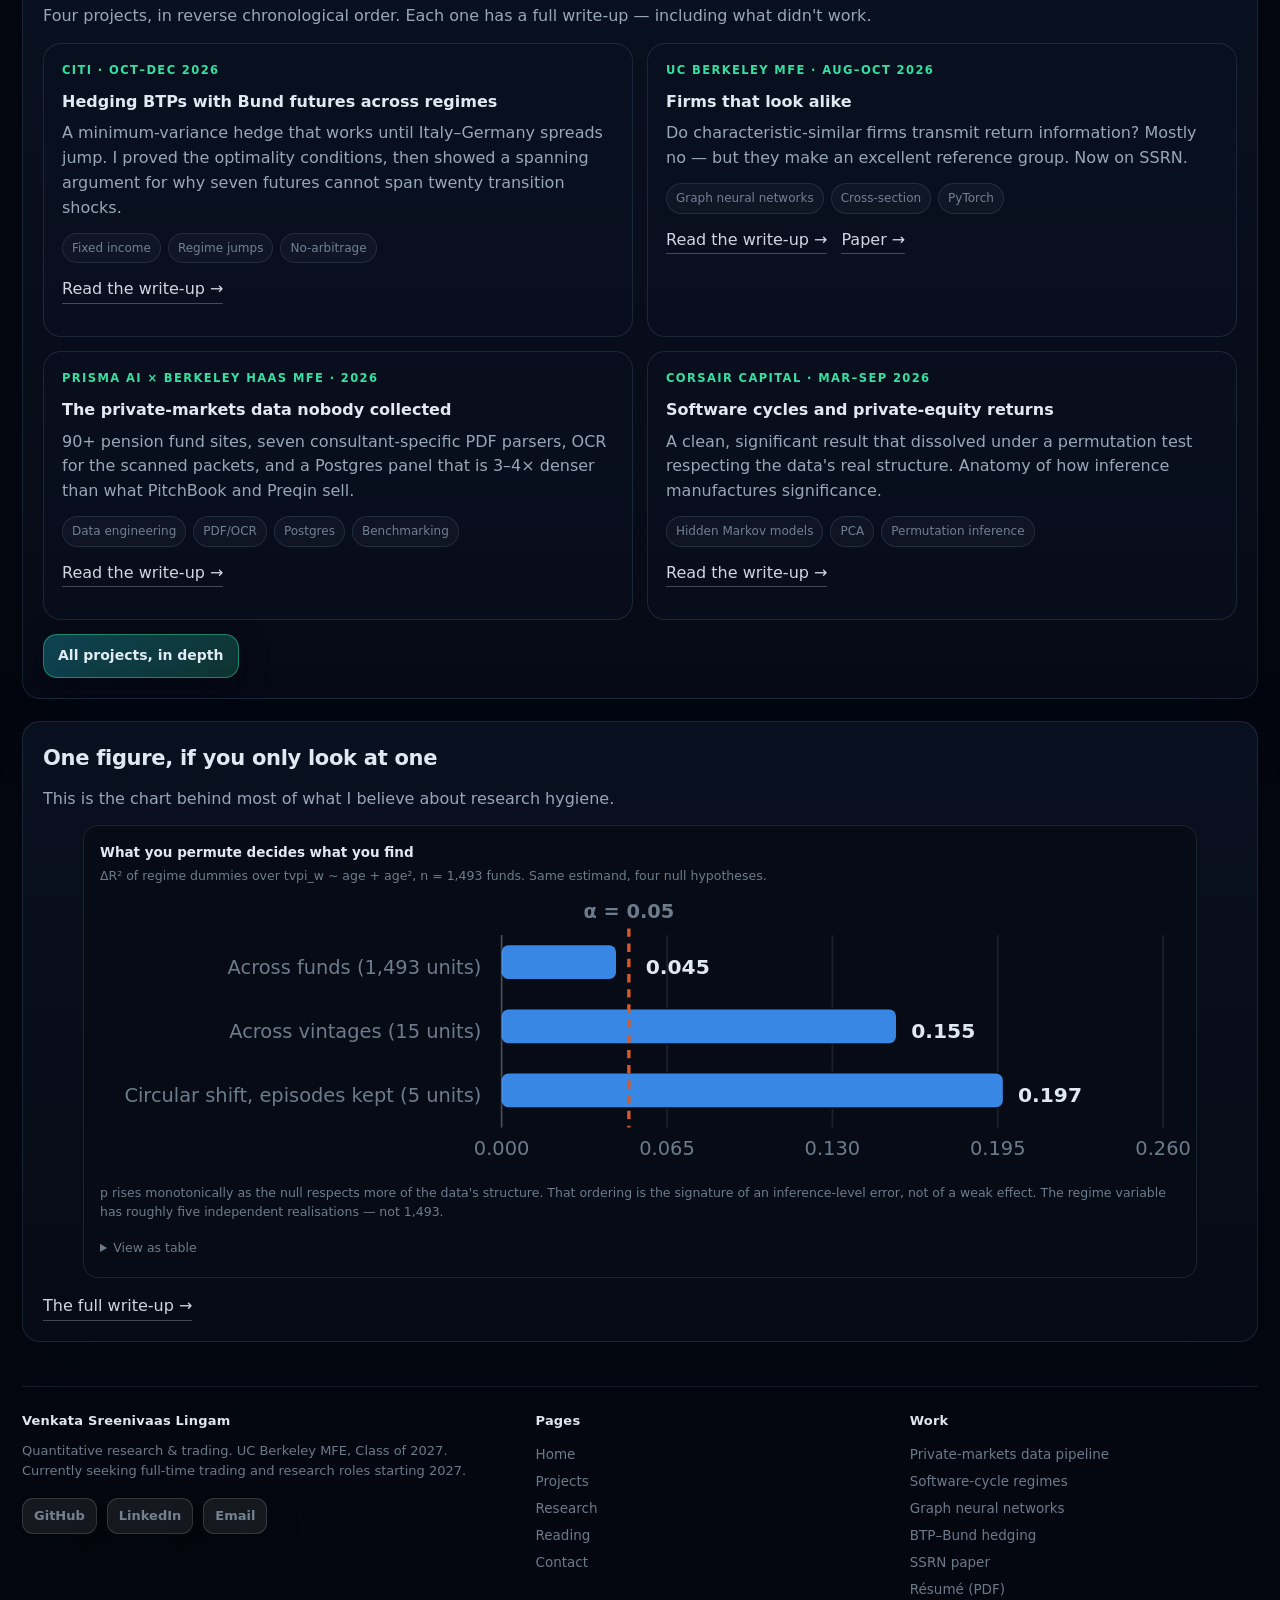
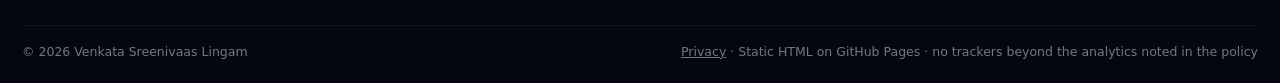
==== commit 28b79bdc: "Rebuild site: multi-page portfolio with projects, research and SEO Replaces the single-page site wit" ====
--- a/index.html
+++ b/index.html
@@ -3,625 +3,296 @@
 <head>
   <meta charset="utf-8" />
   <meta name="viewport" content="width=device-width, initial-scale=1" />
-  <title>Venkata Sreenivaas Lingam | Quant Research & Systems</title>
-  <meta name="description" content="Quant research projects, backtests, systems, and notes (with more uploads coming soon)." />
-
-  <style>
-    :root{
-      --bg: #070A12;
-      --panel: rgba(255,255,255,0.06);
-      --panel2: rgba(255,255,255,0.04);
-      --stroke: rgba(255,255,255,0.12);
-      --text: rgba(245,247,255,0.92);
-      --muted: rgba(245,247,255,0.68);
-      --muted2: rgba(245,247,255,0.55);
-      --accent: #7C5CFF;
-      --accent2: #38BDF8;
-      --good: #22C55E;
-      --warn: #F59E0B;
-      --radius: 18px;
-      --shadow: 0 18px 60px rgba(0,0,0,0.45);
-      --shadow2: 0 10px 30px rgba(0,0,0,0.35);
+
+  <!-- 4. unique title · 5. meta description -->
+  <title>Venkata Sreenivaas Lingam — Quantitative Research &amp; Trading | UC Berkeley MFE</title>
+  <meta name="description" content="Quantitative researcher and UC Berkeley MFE candidate (Class of 2027), seeking full-time trading and research roles. Work on regime inference, graph neural networks for the cross-section of returns, and private-markets data engineering." />
+  <meta name="author" content="Venkata Sreenivaas Lingam" />
+
+  <!-- 7. canonical -->
+  <link rel="canonical" href="https://lvsreenivaas.github.io/" />
+
+  <!-- 8. Open Graph / Twitter card -->
+  <meta property="og:type" content="profile" />
+  <meta property="og:site_name" content="Venkata Sreenivaas Lingam" />
+  <meta property="og:title" content="Venkata Sreenivaas Lingam — Quantitative Research &amp; Trading | UC Berkeley MFE" />
+  <meta property="og:description" content="Quantitative researcher and UC Berkeley MFE candidate (Class of 2027), seeking full-time trading and research roles. Work on regime inference, graph neural networks for the cross-section of returns, and private-markets data engineering." />
+  <meta property="og:url" content="https://lvsreenivaas.github.io/" />
+  <meta property="og:image" content="https://lvsreenivaas.github.io/assets/og-image.png" />
+  <meta property="og:image:width" content="1200" />
+  <meta property="og:image:height" content="630" />
+  <meta property="og:image:alt" content="Venkata Sreenivaas Lingam — quantitative research and trading, UC Berkeley MFE" />
+  <meta name="twitter:card" content="summary_large_image" />
+  <meta name="twitter:title" content="Venkata Sreenivaas Lingam — Quantitative Research &amp; Trading | UC Berkeley MFE" />
+  <meta name="twitter:description" content="Quantitative researcher and UC Berkeley MFE candidate (Class of 2027), seeking full-time trading and research roles. Work on regime inference, graph neural networks for the cross-section of returns, and private-markets data engineering." />
+  <meta name="twitter:image" content="https://lvsreenivaas.github.io/assets/og-image.png" />
+
+  <!-- 18. Search Console: replace the token, then hit Verify -->
+  <meta name="google-site-verification" content="PASTE_SEARCH_CONSOLE_TOKEN" />
+
+  <link rel="icon" href="assets/favicon.svg" type="image/svg+xml" />
+  <link rel="preload" as="image" href="assets/me.webp" fetchpriority="high" />
+  <link rel="stylesheet" href="assets/style.css" />
+
+  <!-- 14. structured data · 15. breadcrumb schema -->
+<script type="application/ld+json">{"@context":"https://schema.org","@type":"BreadcrumbList","itemListElement":[{"@type":"ListItem","position":1,"name":"Home","item":"https://lvsreenivaas.github.io/"}]}</script>
+<script type="application/ld+json">{"@context":"https://schema.org","@type":"Person","@id":"https://lvsreenivaas.github.io/#person","name":"Venkata Sreenivaas Lingam","givenName":"Venkata Sreenivaas","familyName":"Lingam","url":"https://lvsreenivaas.github.io/","image":"https://lvsreenivaas.github.io/assets/og-image.png","email":"mailto:venkata_sl@berkeley.edu","jobTitle":"Quantitative Researcher","description":"Quantitative researcher and UC Berkeley MFE candidate (Class of 2027) working on regime inference, graph learning for the cross-section of returns, and private-markets data engineering.","alumniOf":[{"@type":"CollegeOrUniversity","name":"Rutgers University","url":"https://www.rutgers.edu/"}],"affiliation":{"@type":"EducationalOrganization","name":"University of California, Berkeley \u2014 Haas School of Business","url":"https://mfe.haas.berkeley.edu/","department":{"@type":"EducationalOrganization","name":"Master of Financial Engineering"}},"knowsAbout":["Quantitative research","Statistical arbitrage","Regime-switching models","Graph neural networks","Market microstructure","Private equity data","Fixed income hedging","Time-series forecasting"],"sameAs":["https://github.com/lvsreenivaas","https://linkedin.com/in/sreenivaaslv","https://papers.ssrn.com/sol3/papers.cfm?abstract_id=7661378"],"seeks":{"@type":"Demand","name":"Full-time quantitative trading and quantitative research roles"}}</script>
+<script type="application/ld+json">{"@context":"https://schema.org","@type":"WebSite","@id":"https://lvsreenivaas.github.io/#website","url":"https://lvsreenivaas.github.io/","name":"Venkata Sreenivaas Lingam","description":"Quantitative research projects, papers and notes.","inLanguage":"en-US","publisher":{"@id":"https://lvsreenivaas.github.io/#person"},"author":{"@id":"https://lvsreenivaas.github.io/#person"}}</script>
+
+  <!-- 17. Analytics: replace G-XXXXXXXXXX with your GA4 measurement ID.
+       Until then this loads nothing and tracks nothing. -->
+  <script>
+    window.GA_ID = "G-XXXXXXXXXX";
+    if (window.GA_ID.indexOf("X") === -1) {
+      var s = document.createElement("script"); s.async = true;
+      s.src = "https://www.googletagmanager.com/gtag/js?id=" + window.GA_ID;
+      document.head.appendChild(s);
+      window.dataLayer = window.dataLayer || [];
+      function gtag(){dataLayer.push(arguments);}
+      window.gtag = gtag; gtag("js", new Date());
+      gtag("config", window.GA_ID, { anonymize_ip: true });
     }
-    *{box-sizing:border-box}
-    html{scroll-behavior:smooth}
-    body{
-      margin:0;
-      font-family: ui-sans-serif, system-ui, -apple-system, Segoe UI, Roboto, Helvetica, Arial;
-      background: radial-gradient(1200px 600px at 10% -10%, rgba(124,92,255,0.35), transparent 60%),
-                  radial-gradient(1000px 520px at 95% 10%, rgba(56,189,248,0.25), transparent 55%),
-                  radial-gradient(900px 520px at 70% 110%, rgba(34,197,94,0.14), transparent 55%),
-                  var(--bg);
-      color: var(--text);
-      overflow-x:hidden;
-    }
-    a{color:inherit}
-    .wrap{max-width:1120px;margin:0 auto;padding:22px}
-    .blur{
-      position:fixed; inset:-120px -120px auto auto;
-      width:520px;height:520px;
-      background: radial-gradient(circle at 30% 30%, rgba(124,92,255,0.35), transparent 55%),
-                  radial-gradient(circle at 60% 60%, rgba(56,189,248,0.22), transparent 55%);
-      filter: blur(22px);
-      opacity:0.9;
-      pointer-events:none;
-      z-index:-1;
-    }
-
-    .nav{
-      position:sticky; top:0; z-index:50;
-      backdrop-filter: blur(14px);
-      background: rgba(7,10,18,0.55);
-      border-bottom: 1px solid rgba(255,255,255,0.08);
-    }
-    .nav-inner{
-      display:flex; align-items:center; justify-content:space-between; gap:14px;
-      max-width:1120px; margin:0 auto; padding:12px 22px;
-    }
-    .brand{
-      display:flex; align-items:center; gap:10px; text-decoration:none;
-    }
-    .dot{
-      width:10px;height:10px;border-radius:999px;
-      background: linear-gradient(135deg, var(--accent), var(--accent2));
-      box-shadow: 0 0 22px rgba(124,92,255,0.65);
-    }
-    .brand strong{letter-spacing:0.3px}
-    .nav-links{display:flex; align-items:center; gap:12px; flex-wrap:wrap;}
-    .nav-links a{
-      text-decoration:none; color:var(--muted);
-      padding:8px 10px; border-radius:12px;
-      border:1px solid transparent;
-      transition: 180ms ease;
-    }
-    .nav-links a:hover{
-      color:var(--text);
-      border-color: rgba(255,255,255,0.10);
-      background: rgba(255,255,255,0.04);
-    }
-    .btn{
-      display:inline-flex; align-items:center; justify-content:center; gap:8px;
-      padding:10px 12px;
-      border-radius: 14px;
-      border: 1px solid rgba(255,255,255,0.14);
-      background: rgba(255,255,255,0.08);
-      text-decoration:none;
-      color: var(--text);
-      box-shadow: var(--shadow2);
-      transition: 160ms ease;
-      white-space:nowrap;
-    }
-    .btn:hover{transform: translateY(-1px); border-color: rgba(255,255,255,0.22)}
-    .btn.primary{
-      border: 1px solid rgba(124,92,255,0.45);
-      background: linear-gradient(135deg, rgba(124,92,255,0.25), rgba(56,189,248,0.14));
-    }
-
-    .hero{
-      display:grid;
-      grid-template-columns: 1fr;
-      gap: 18px;
-      padding: 26px 0 6px;
-    }
-    .hero-content{
-      display: grid;
-      grid-template-columns: 220px 1fr;
-      gap: 24px;
-      align-items: start;
-    }
-    @media (max-width: 980px){
-      .hero-content{grid-template-columns:1fr}
-    }
-    .card{
-      border: 1px solid rgba(255,255,255,0.10);
-      background: linear-gradient(180deg, var(--panel), var(--panel2));
-      border-radius: var(--radius);
-      box-shadow: var(--shadow);
-      padding: 18px;
-      overflow:hidden;
-    }
-    .avatar{
-      width: 220px;
-      height: 220px;
-      border-radius: 18px;
-      border: 1px solid rgba(255,255,255,0.12);
-      background: rgba(255,255,255,0.04);
-      overflow:hidden;
-      position:relative;
-      flex-shrink: 0;
-    }
-    .avatar img{
-      width: 100%;
-      height: 100%;
-      object-fit: cover;
-      display: block;
-    }
-    .avatar-placeholder {
-      color: var(--muted);
-      padding: 18px;
-      text-align: center;
-      font-size: 13px;
-      display: grid;
-      place-items: center;
-      height: 100%;
-    }
-    .about-content {
-      display: flex;
-      flex-direction: column;
-      gap: 14px;
-    }
-    .about-content h1 {
-      margin: 0;
-      font-size: 44px;
-      line-height: 1.05;
-      letter-spacing: -0.8px;
-    }
-    .about-content p {
-      margin: 0;
-      color: var(--muted);
-      line-height: 1.55;
-      font-size: 16.5px;
-      max-width: 66ch;
-    }
-    .badges{display:flex; flex-wrap:wrap; gap:10px; margin-top: 12px;}
-    .badge{
-      display:inline-flex; align-items:center; gap:8px;
-      padding: 8px 10px;
-      border-radius: 999px;
-      border: 1px solid rgba(255,255,255,0.12);
-      background: rgba(255,255,255,0.05);
-      color: var(--muted);
-      font-size: 13px;
-    }
-    .badge b{color:var(--text); font-weight:650}
-    .badge .pill{
-      width:8px;height:8px;border-radius:999px;
-      background: var(--good);
-      box-shadow: 0 0 18px rgba(34,197,94,0.45);
-    }
-    .cta-row{display:flex; gap:10px; flex-wrap:wrap; margin-top: 12px;}
-    .meta{
-      display:flex; gap:10px; flex-wrap:wrap;
-      margin-top: 12px; color: var(--muted2);
-      font-size: 13px;
-    }
-    .meta span{
-      padding: 6px 10px; border-radius: 999px;
-      border: 1px solid rgba(255,255,255,0.10);
-      background: rgba(255,255,255,0.03);
-    }
-    .mini{
-      display:flex; gap:10px; align-items:flex-start;
-      border: 1px solid rgba(255,255,255,0.10);
-      background: rgba(255,255,255,0.04);
-      border-radius: 16px;
-      padding: 12px;
-    }
-    .mini h3{margin:0 0 6px; font-size: 14px}
-    .mini p{margin:0; color: var(--muted); font-size: 13.5px; line-height: 1.45}
-    .spark{
-      width: 36px; height: 36px; border-radius: 12px;
-      background: linear-gradient(135deg, rgba(124,92,255,0.35), rgba(56,189,248,0.20));
-      border: 1px solid rgba(255,255,255,0.12);
-      box-shadow: 0 0 22px rgba(124,92,255,0.25);
-      flex: 0 0 auto;
-    }
-
-    .section{padding: 18px 0 0;}
-    .section h2{
-      margin: 18px 0 10px;
-      font-size: 20px;
-      letter-spacing: -0.2px;
-    }
-    .grid{
-      display:grid;
-      grid-template-columns: repeat(12, 1fr);
-      gap: 14px;
-    }
-    .col-8{grid-column: span 8;}
-    .col-4{grid-column: span 4;}
-    .col-6{grid-column: span 6;}
-    .col-12{grid-column: span 12;}
-    @media (max-width: 980px){
-      .col-8,.col-6,.col-4{grid-column: span 12;}
-    }
-    .muted{color:var(--muted)}
-    .list{margin:10px 0 0; padding-left: 18px; color: var(--muted); line-height: 1.6;}
-
-    .tabs{
-      display:flex; gap:8px; flex-wrap:wrap;
-      margin: 8px 0 14px;
-    }
-    .tab{
-      cursor:pointer;
-      user-select:none;
-      padding: 8px 10px;
-      border-radius: 999px;
-      border: 1px solid rgba(255,255,255,0.12);
-      background: rgba(255,255,255,0.04);
-      color: var(--muted);
-      font-size: 13px;
-      transition: 140ms ease;
-    }
-    .tab.active{
-      color: var(--text);
-      border-color: rgba(124,92,255,0.45);
-      background: linear-gradient(135deg, rgba(124,92,255,0.18), rgba(56,189,248,0.10));
-    }
-    .projects{
-      display:grid;
-      grid-template-columns: repeat(auto-fit, minmax(280px, 1fr));
-      gap: 14px;
-    }
-    .proj{
-      border: 1px solid rgba(255,255,255,0.10);
-      background: rgba(255,255,255,0.04);
-      border-radius: 18px;
-      padding: 14px;
-      transition: 160ms ease;
-      position:relative;
-      overflow:hidden;
-    }
-    .proj:hover{transform: translateY(-2px); border-color: rgba(255,255,255,0.18)}
-    .proj h3{margin:0 0 6px; font-size: 16px}
-    .proj p{margin:0 0 10px; color: var(--muted); line-height:1.5}
-    .tags{display:flex; gap:8px; flex-wrap:wrap}
-    .tag{
-      font-size: 12px;
-      color: var(--muted2);
-      border: 1px solid rgba(255,255,255,0.10);
-      background: rgba(255,255,255,0.03);
-      padding: 5px 8px;
-      border-radius: 999px;
-    }
-    .tag.highlight{
-      color: var(--text);
-      border-color: rgba(124,92,255,0.45);
-      background: rgba(124,92,255,0.15);
-    }
-    .tag.wip{
-      color: var(--warn);
-      border-color: rgba(245,158,11,0.35);
-      background: rgba(245,158,11,0.10);
-    }
-    .proj .row{display:flex; gap:10px; flex-wrap:wrap; margin-top: 12px;}
-    .link{
-      text-decoration:none;
-      border-bottom: 1px solid rgba(245,247,255,0.25);
-      padding-bottom: 2px;
-      color: var(--text);
-      opacity: 0.9;
-    }
-    .link:hover{opacity:1; border-bottom-color: rgba(245,247,255,0.55)}
-    .link.disabled{
-      opacity: 0.5;
-      cursor: not-allowed;
-      border-bottom-style: dotted;
-    }
-    .note{
-      color: var(--muted2);
-      font-size: 13px;
-    }
-
-    footer{padding: 22px 0 40px; color: var(--muted2)}
-    .foot{
-      display:flex; justify-content:space-between; gap:12px; flex-wrap:wrap;
-      border-top: 1px solid rgba(255,255,255,0.10);
-      padding-top: 16px;
-    }
-  </style>
+  </script>
 </head>
-
 <body>
-  <div class="blur"></div>
-
-  <div class="nav">
-    <div class="nav-inner">
-      <a class="brand" href="#top">
-        <span class="dot"></span>
-        <strong>Venkata Sreenivaas Lingam</strong>
-      </a>
-      <div class="nav-links">
-        <a href="#about">About</a>
-        <a href="#projects">Projects</a>
-        <a href="#books">Book list</a>
-        <a href="#links">Links</a>
-        <a class="btn primary" href="assets/resume.pdf" target="_blank" rel="noreferrer">Resume</a>
-      </div>
-    </div>
-  </div>
-
-  <main id="top" class="wrap">
-    <!-- HERO -->
-    <section class="hero">
-      <div class="card">
-        <div class="hero-content">
-          <div class="avatar">
-            <img src="assets/me.jpeg" alt="Venkata Sreenivaas Lingam"
-              onerror="this.style.display='none'; this.parentElement.innerHTML='<div class=\'avatar-placeholder\'><b>Image not found</b><br/>Check: assets/me.jpeg</div>';">
-          </div>
-
-          <div class="about-content">
-            <h1>Hi, I'm Venkata.</h1>
-            <p>
-              I'm an incoming UC Berkeley MFE student (Class of 2027). This is my space for quant projects, notes, and write-ups—
-              focused on clean data, careful validation, and realistic backtests (costs, slippage, and regime behavior).
-              <br/><br/>
-              <b>Note:</b> I'm actively uploading more work—additional systematic research pipelines are being finalized.
-              Links go live as each repo is published.
-            </p>
-
-            <div class="badges">
-              <span class="badge">
-                <span class="pill"></span>
-                <b>UC Berkeley MFE</b> · Class of 2027 ·
-                <a class="link" href="https://mfe.haas.berkeley.edu/" target="_blank" rel="noreferrer">Berkeley Haas</a>
-              </span>
-              <span class="badge">Markets · Volatility · Microstructure</span>
-              <span class="badge">Poker · Horology · Systems thinking</span>
-            </div>
-
-            <div class="cta-row">
-              <a class="btn primary" href="#projects">Explore Projects</a>
-              <a class="btn" href="#links">Socials</a>
-            </div>
-
-            <div class="meta">
-              <span>Python</span><span>NumPy</span><span>Pandas</span><span>statsmodels</span><span>Validation</span><span>Backtesting</span>
-            </div>
-          </div>
+<a class="skip" href="#main">Skip to content</a>
+<nav class="nav" aria-label="Primary">
+  <div class="nav-inner">
+    <a class="brand" href="index.html"><span class="dot" aria-hidden="true"></span>
+      <strong>Venkata Sreenivaas Lingam</strong></a>
+    <div class="nav-links"><a href="index.html" aria-current="page">Home</a><a href="projects.html">Projects</a><a href="research.html">Research</a><a href="reading.html">Reading</a><a href="contact.html">Contact</a>
+      <a class="btn primary sm" href="assets/RESUME_VENKATA_SREE_LINGAM.pdf" target="_blank" rel="noopener">Résumé (PDF)</a>
+    </div>
+  </div>
+</nav>
+<main id="main" class="wrap">
+<section class="section" style="padding-top:26px">
+  <div class="card">
+    <div class="hero-content">
+      <div class="avatar"><picture><source srcset="assets/me-440.webp 440w, assets/me.webp 880w" sizes="(max-width:860px) 100vw, 230px" type="image/webp"><img src="assets/me-880.jpg" width="880" height="904" alt="Venkata Sreenivaas Lingam, standing outdoors in a dark jacket" fetchpriority="high" decoding="async"></picture></div>
+      <div>
+        <p class="eyebrow">Quantitative research &amp; trading</p>
+        <h1>Hi, I'm Venkata.</h1>
+        <p class="lead">
+          I'm a <b>Master of Financial Engineering</b> candidate at <b>UC Berkeley's Haas School
+          of Business</b> (Class of 2027), and one of three managers of the Berkeley MFE
+          Investment Fund. I'm <b>actively seeking full-time quantitative trading and
+          quantitative research roles</b> starting in 2027.
+        </p>
+        <p class="lead">
+          My work keeps circling the same question: <i>how much of an apparent edge survives
+          once you count how many independent observations you actually have?</i> That has taken
+          me through regime-switching models of private-equity returns, graph neural networks on
+          the cross-section of stock returns, regime-aware sovereign bond hedging at Citi, and a
+          pipeline that scrapes the private-markets data everyone assumed you had to pay for.
+          Several of those projects ended in a negative result. I think those were the useful ones.
+        </p>
+
+        <div class="badges">
+          <span class="badge"><span class="pill" aria-hidden="true"></span>
+            <b>Open to full-time</b> · Trading &amp; Research · 2027</span>
+          <span class="badge"><b>UC Berkeley MFE</b> ·
+            <a class="link" href="https://mfe.haas.berkeley.edu/" target="_blank"
+               rel="noopener">Haas</a></span>
+          <span class="badge">Berkeley MFE Investment Fund · 1 of 3 managers</span>
         </div>
-      </div>
-
-      <div class="grid">
-        <div class="card col-6">
-          <div class="mini">
-            <div class="spark"></div>
-            <div>
-              <h3>Currently building</h3>
-              <p>
-                NIFTY Smallcap 100 pairs trading — testing faster mean reversion on Indian small-cap equities, extending the NIFTY 50 research pipeline.
-              </p>
-            </div>
-          </div>
+
+        <div class="cta-row">
+          <a class="btn primary" href="projects.html">Explore the work</a>
+          <a class="btn" href="research.html">Read the paper</a>
+          <a class="btn" href="contact.html">Get in touch</a>
         </div>
-        <div class="card col-6">
-          <div class="mini">
-            <div class="spark"></div>
-            <div>
-              <h3>What I care about</h3>
-              <p>
-                Clean experimentation, honest results, and turning ideas into shipping-quality code.
-              </p>
-            </div>
-          </div>
+
+        <div class="meta" aria-label="Core tools">
+          <span>Python</span><span>PyTorch</span><span>C++</span><span>SQL</span>
+          <span>pandas</span><span>statsmodels</span><span>LightGBM</span><span>JAX</span>
+          <span>Lean</span><span>Git</span>
         </div>
       </div>
-    </section>
-
-    <!-- ABOUT -->
-    <section id="about" class="section">
-      <div class="grid">
-        <div class="card col-8">
-          <h2>About</h2>
-          <p class="muted">
-            Hi, I'm <b>Venkata Sreenivaas Lingam</b>. I'm an incoming <b>UC Berkeley Master of Financial Engineering</b> student (<b>Class of 2027</b>). I completed my undergraduate degree in <b>Finance</b> with a <b>minor in Mathematics</b> at <b>Rutgers University</b>.
-            <br/><br/>
-            Since graduating, I've been working at a <b>technology-driven healthcare staffing marketplace</b>, where I've taken on responsibilities across revenue and credit analytics. I like building <b>lean, low-cost systems</b> that move the needle—turning messy operational data into forecasts, risk monitors, and decision tools that teams actually use. My default mode is pattern-hunting: understand the structure of the data, pressure-test assumptions, and convert insights into actionable outputs.
-            <br/><br/>
-            I've been drawn to financial markets since high school and spend my free time researching and testing systematic ideas—especially in <b>statistical arbitrage</b>, <b>volatility</b>, and <b>market microstructure</b>. This site is where I share projects, write-ups, and notes: what worked, what didn't, and what I learned along the way.
-            <br/><br/>
-            Outside markets, I enjoy <b>reading</b> (see my book list—recommendations welcome), <b>weightlifting</b>, <b>go-karting</b>, <b>poker</b>, and <b>horology</b>. Feel free to connect via the links below.
-            <br/><br/>
-            I'm currently seeking <b>Quant Research</b> or <b>Quant Trader</b> internships for <b>Summer 2026</b>.
-          </p>
-        </div>
-        <div class="card col-4">
-          <h2>Quick facts</h2>
-          <ul class="list">
-            <li><b>Based in:</b> Newark, NJ → Berkeley, CA</li>
-            <li><b>Target roles:</b> Quant Research · Quant Trader · Quant Dev (Intern)</li>
-            <li><b>Stack:</b> Python, NumPy, pandas, statsmodels, scikit-learn, TensorFlow, PyTorch, SQL, Git</li>
-            <li><b>Focus:</b> stat-arb research, volatility, validation & backtesting</li>
-          </ul>
-        </div>
-      </div>
-    </section>
-
-    <!-- PROJECTS -->
-    <section id="projects" class="section">
-      <div class="card">
-        <h2>Projects</h2>
-        <p class="muted">Research pipelines, backtests, and systems. Each links to code + write-up when available.</p>
-
-        <div class="mini" style="margin:12px 0 16px;">
-          <div class="spark"></div>
-          <div>
-            <h3>Uploads in progress</h3>
-            <p>
-              Additional research projects (commodities spreads, NIFTY Smallcap 100) are being finalized. Links go live as each repo is published.
-            </p>
-          </div>
-        </div>
-
-        <div class="tabs" role="tablist" aria-label="Project categories">
-          <div class="tab active" data-filter="all">All</div>
-          <div class="tab" data-filter="equities">Equities</div>
-          <div class="tab" data-filter="fx">FX</div>
-          <div class="tab" data-filter="commodities">Commodities</div>
-          <div class="tab" data-filter="systems">Systems</div>
-          <div class="tab" data-filter="notes">Notes</div>
-        </div>
-
-        <div class="projects" id="projectGrid">
-
-          <!-- NSE NIFTY 50 Pairs Trading (PUBLISHED) -->
-          <article class="proj" data-cat="equities">
-            <h3>NSE NIFTY 50 Pairs Trading <span class="tag highlight">Live</span></h3>
-            <p>
-              A systematic cointegration-based pairs trading pipeline on the <b>NIFTY 50 universe</b> (46 stocks, 1,035 pairs scanned).
-              Uses <b>rolling OLS hedge ratio</b>, z-score entry/exit signals, and beta stability filters.
-              <br><br>
-              Best pair: <b>EICHERMOT / SHRIRAMFIN</b> — Sharpe 0.40 · Sortino 0.92 · CAGR 14% · Total Return 2.95× (net of 10bps/leg costs, 2018–2026).
-            </p>
-            <div class="tags">
-              <span class="tag">Engle–Granger</span>
-              <span class="tag">Rolling OLS</span>
-              <span class="tag">Z-score signals</span>
-              <span class="tag">Half-life</span>
-              <span class="tag">Beta stability</span>
-              <span class="tag">Transaction costs</span>
-            </div>
-            <div class="row">
-              <a class="link" href="https://github.com/lvsreenivaas/pairs-trading-nse-nifty50" target="_blank" rel="noreferrer">Repo</a>
-              <a class="link" href="https://github.com/lvsreenivaas/pairs-trading-nse-nifty50/blob/main/README.md" target="_blank" rel="noreferrer">Write-up</a>
-            </div>
-          </article>
-
-          <!-- FX Trading Engine (PUBLISHED) -->
-          <article class="proj" data-cat="fx">
-            <h3>Currency Pairs Trading Engine <span class="tag highlight">Live</span></h3>
-            <p>
-              A reproducible FX pairs-trading research pipeline: <b>data ingestion → systematic pair screening → diagnostics →
-              leak-safe backtests → cost & robustness sweeps</b>.
-              <br><br>
-              <b>Main focus:</b> <b>USDCNH–USDCNY</b> (onshore vs offshore RMB) — the strongest candidate by
-              cointegration + residual stationarity, with fast mean-reversion (≈ 2-day half-life).
-              <br><br>
-              Includes benchmark on <b>AUDUSD–NZDUSD</b> and sensitivity across transaction-cost scenarios.
-            </p>
-            <div class="tags">
-              <span class="tag">Engle–Granger</span>
-              <span class="tag">ADF residual</span>
-              <span class="tag">Half-life</span>
-              <span class="tag">Purged walk-forward</span>
-              <span class="tag">Transaction costs</span>
-            </div>
-            <div class="row">
-              <a class="link" href="https://github.com/lvsreenivaas/FX_Trading_Engine" target="_blank" rel="noreferrer">Repo</a>
-              <a class="link" href="https://github.com/lvsreenivaas/FX_Trading_Engine/blob/main/README.md" target="_blank" rel="noreferrer">Write-up</a>
-            </div>
-          </article>
-
-          <!-- Poker Calculator -->
-          <article class="proj" data-cat="systems">
-            <h3>Poker Equity Calculator <span class="tag highlight">Live</span></h3>
-            <p>
-              Streamlit-based Texas Hold'em equity calculator using Monte Carlo simulation (via <code>treys</code>).
-              v1 models opponents as random hands and returns equity + a basic pot-odds/EV call/fold recommendation.
-            </p>
-            <div class="tags">
-              <span class="tag">Monte Carlo</span>
-              <span class="tag">Equity</span>
-              <span class="tag">Pot Odds / EV</span>
-              <span class="tag">Streamlit</span>
-            </div>
-            <div class="row">
-              <a class="link" href="https://github.com/lvsreenivaas/Poker-Equity-Calculator" target="_blank" rel="noreferrer">Repo</a>
-            </div>
-          </article>
-
-          <!-- Commodities Spread Research -->
-          <article class="proj" data-cat="commodities">
-            <h3>Commodities Spread Research</h3>
-            <p>
-              Gold-Silver / Brent-WTI experiments: mean reversion, half-life, regime stability. Testing cointegration durability across market stress periods and validating spread behavior under transaction costs.
-            </p>
-            <div class="tags">
-              <span class="tag">Spreads</span>
-              <span class="tag">Stationarity</span>
-              <span class="tag">Diagnostics</span>
-              <span class="tag">Regime tests</span>
-            </div>
-            <div class="row">
-              <a class="link disabled" href="#" onclick="return false;">Repo (soon)</a>
-              <a class="link disabled" href="#" onclick="return false;">Write-up (soon)</a>
-            </div>
-          </article>
-
-          <!-- Backtesting Harness -->
-          <article class="proj" data-cat="systems">
-            <h3>Backtesting Harness</h3>
-            <p>
-              A lightweight research framework with configs, saved metrics, plots, and reproducible runs. Designed for rapid iteration with version-controlled experiments and artifact logging.
-            </p>
-            <div class="tags">
-              <span class="tag">CLI</span>
-              <span class="tag">Configs</span>
-              <span class="tag">Reproducibility</span>
-              <span class="tag">Logging</span>
-            </div>
-            <div class="row">
-              <a class="link disabled" href="#" onclick="return false;">Repo (soon)</a>
-            </div>
-          </article>
-
-          <!-- Research Notes -->
-          <article class="proj" data-cat="notes">
-            <h3>Research Notes</h3>
-            <p>
-              Short write-ups on cointegration, half-life estimation, purging leakage, cost sensitivity, and regime detection. Each note pairs math with working code examples.
-            </p>
-            <div class="tags">
-              <span class="tag">Explainers</span>
-              <span class="tag">Math</span>
-              <span class="tag">Code</span>
-              <span class="tag">Methodology</span>
-            </div>
-            <div class="row">
-              <a class="link disabled" href="#" onclick="return false;">Notes index (soon)</a>
-            </div>
-          </article>
-
-        </div>
-      </div>
-    </section>
-
-    <!-- BOOK LIST -->
-    <section id="books" class="section">
-      <div class="grid">
-        <div class="card col-6">
-          <h2>Book list</h2>
-          <p class="muted">Previous Reads</p>
-          <ul class="list">
-            <li><i>The Misbehavior of Markets</i> — Benoit B. Mandelbrot (with Richard L. Hudson)</li>
-            <li><i>Deep Work</i> — Cal Newport</li>
-            <li><i>Surely You're Joking, Mr. Feynman!</i> — Richard P. Feynman</li>
-            <li><i>Options, Futures, and Other Derivatives</i> — John C Hull</li>
-            <li><i>Principles: Life and Work</i> — Ray Dalio</li>
-            <li><i>The Man Who Solved the Market</i> — Gregory Zuckerman</li>
-            <li><i>The Man Who Only Loved Numbers</i> — Paul Hoffman (about Paul Erdős)</li>
-            <li><i>Scale</i> — Geoffrey West</li>
-            <li><i>Nudge: Improving Decisions About Health, Wealth, and Happiness</i> — Richard H. Thaler & Cass R. Sunstein</li>
-            <li><i>Steve Jobs</i> — Walter Isaacson</li>
-            <li><i>Elon Musk</i> — Walter Isaacson</li>
-            <li><i>More Money Than God</i> — Sebastian Mallaby</li>
-            <li><i>The Quants</i> — Scott Patterson</li>
-            <li><i>Business Cycles and Equilibrium</i> — Fischer Black</li>
-          </ul>
-        </div>
-        <div class="card col-6">
-          <h2>Currently reading</h2>
-          <ul class="list">
-            <li><i>An Introduction to the Mathematics of Financial Derivatives</i> — Ali Hirsa</li>
-            <li><i>Algorithmic Trading</i> — Ernest P. Chan</li>
-            <li><i>The Coddling of the American Mind</i> — Greg Lukianoff, Jonathan Haidt</li>
-          </ul>
-          <h2 style="margin-top:18px;">Suggest a book</h2>
-          <p class="muted">
-            If you think I'd like something in markets, probability, macro, or decision-making under uncertainty—send it my way.
-          </p>
-        </div>
-      </div>
-    </section>
-
-    <!-- LINKS -->
-    <section id="links" class="section">
-      <div class="card">
-        <h2>Links</h2>
-        <p class="muted">Connect with me.</p>
-        <div class="cta-row">
-          <a class="btn" href="https://github.com/lvsreenivaas" target="_blank" rel="noreferrer">GitHub</a>
-          <a class="btn" href="https://linkedin.com/in/sreenivaaslv" target="_blank" rel="noreferrer">LinkedIn</a>
-          <a class="btn" href="mailto:venkata_sl@berkeley.edu">Email</a>
-        </div>
+    </div>
+  </div>
+</section>
+
+<section class="section">
+  <div class="grid">
+    <div class="card col-7">
+      <h2>What I actually do</h2>
+      <p class="muted">Three habits show up in every project on this site.</p>
+      <div class="callout">
+        <h4>Count the independent observations first</h4>
+        <p>A sixteen-year regime variable with five episodes has an effective sample size of
+        five, no matter how many funds you stack underneath it. Most of the "significant"
+        results I've chased died here, and finding out why was the contribution.</p>
+      </div>
+      <div class="callout find">
+        <h4>Go to the primary source</h4>
+        <p>Public pension funds publish their entire private-equity book quarterly, in PDFs,
+        for free. Commercial vendors resell a smoothed, sparser version of it for six figures.
+        Building the parser was the easy part; knowing it was worth building was the work.</p>
+      </div>
+      <div class="callout warn">
+        <h4>Diagnose the failure, don't just report it</h4>
+        <p>When the deep graph model stopped working, the useful finding wasn't that it stopped
+        — it was that prediction dispersion collapsed 20× while train and test correlations
+        stayed identical. That's oversmoothing, not overfitting, and it points at a different fix.</p>
+      </div>
+    </div>
+
+    <div class="card col-5">
+      <h2>Interests</h2>
+      <p class="muted">
+        Within markets: <b>regime inference and the statistics of small samples</b>,
+        <b>the cross-section of returns</b>, <b>market microstructure</b>, and
+        <b>private-markets data</b> — which is the rare corner where the bottleneck is still
+        data engineering rather than modelling.
+      </p>
+      <p class="muted">
+        Outside them: <b>horology</b> (mechanical movements are the original systems-thinking
+        problem), <b>poker</b> — SIG qualifier, top 25%, and a Berkeley Poker Club member —
+        <b>karting</b>, <b>weightlifting</b>, and <b>cricket</b>, which I played at state
+        under-16 level.
+      </p>
+      <hr class="rule">
+      <h3>Currently reading</h3>
+      <p class="muted"><i>Thinking in Bets</i> — Annie Duke.</p>
+      <p class="note">Decision quality and outcome quality are different things. Useful in a
+      field where you find out whether you were right years after you had to commit — and where
+      a good process can still lose.
+      <a class="link" href="reading.html">See the full reading list →</a></p>
+    </div>
+  </div>
+</section>
+
+<section class="section" aria-labelledby="numbers-h">
+  <div class="card">
+    <h2 id="numbers-h">The work in four numbers</h2>
+    <p class="muted">One figure from each project below, so the scale is clear before you
+      read the write-ups.</p>
+    <div class="stats" style="margin-top:14px">
+      <a class="stat" href="projects.html#prisma">
+        <span class="p">Private-markets pipeline</span>
+        <span class="n">1,493</span>
+        <span class="l">private-equity and venture funds, parsed out of 462 public pension
+          filings into a single queryable panel</span></a>
+      <a class="stat" href="projects.html#gnn">
+        <span class="p">Graph neural networks</span>
+        <span class="n">~150k</span>
+        <span class="l">out-of-sample firm-months of U.S. stocks, 2010&ndash;2024</span></a>
+      <a class="stat" href="research.html">
+        <span class="p">SSRN paper</span>
+        <span class="n">1.03</span>
+        <span class="l">Sharpe ratio once forecasts are ranked against peer firms &mdash;
+          up from 0.69 without that step</span></a>
+      <a class="stat" href="projects.html#gnn">
+        <span class="p">Supply-chain graph</span>
+        <span class="n">3,138</span>
+        <span class="l">counterparties in the point-in-time graph I rebuilt, up from the
+          original 940</span></a>
+    </div>
+  </div>
+</section>
+
+<section class="section">
+  <div class="card">
+    <h2>Selected work</h2>
+    <p class="muted">Four projects, in reverse chronological order. Each one has a full
+      write-up — including what didn't work.</p>
+
+    <div class="grid" style="margin-top:14px">
+      <div class="col-6"><div class="proj" style="height:100%">
+        <p class="eyebrow">Citi · Oct–Dec 2026</p>
+        <h3>Hedging BTPs with Bund futures across regimes</h3>
+        <p class="muted">A minimum-variance hedge that works until Italy–Germany spreads jump.
+        I proved the optimality conditions, then showed a spanning argument for why seven
+        futures cannot span twenty transition shocks.</p>
+        <div class="tags"><span class="tag">Fixed income</span><span class="tag">Regime jumps</span>
+          <span class="tag">No-arbitrage</span></div>
+        <div class="row"><a class="link" href="projects.html#citi">Read the write-up →</a></div>
+      </div></div>
+
+      <div class="col-6"><div class="proj" style="height:100%">
+        <p class="eyebrow">UC Berkeley MFE · Aug–Oct 2026</p>
+        <h3>Firms that look alike</h3>
+        <p class="muted">Do characteristic-similar firms transmit return information? Mostly
+        no — but they make an excellent reference group. Now on SSRN.</p>
+        <div class="tags"><span class="tag">Graph neural networks</span>
+          <span class="tag">Cross-section</span><span class="tag">PyTorch</span></div>
+        <div class="row"><a class="link" href="projects.html#gnn">Read the write-up →</a>
+          <a class="link" href="research.html">Paper →</a></div>
+      </div></div>
+
+      <div class="col-6"><div class="proj" style="height:100%">
+        <p class="eyebrow">Prisma AI × Berkeley Haas MFE · 2026</p>
+        <h3>The private-markets data nobody collected</h3>
+        <p class="muted">90+ pension fund sites, seven consultant-specific PDF parsers, OCR for
+        the scanned packets, and a Postgres panel that is 3–4× denser than what PitchBook and
+        Preqin sell.</p>
+        <div class="tags"><span class="tag">Data engineering</span><span class="tag">PDF/OCR</span>
+          <span class="tag">Postgres</span><span class="tag">Benchmarking</span></div>
+        <div class="row"><a class="link" href="projects.html#prisma">Read the write-up →</a></div>
+      </div></div>
+
+      <div class="col-6"><div class="proj" style="height:100%">
+        <p class="eyebrow">Corsair Capital · Mar–Sep 2026</p>
+        <h3>Software cycles and private-equity returns</h3>
+        <p class="muted">A clean, significant result that dissolved under a permutation test
+        respecting the data's real structure. Anatomy of how inference manufactures significance.</p>
+        <div class="tags"><span class="tag">Hidden Markov models</span><span class="tag">PCA</span>
+          <span class="tag">Permutation inference</span></div>
+        <div class="row"><a class="link" href="projects.html#regimes">Read the write-up →</a></div>
+      </div></div>
+    </div>
+
+    <div class="row"><a class="btn primary" href="projects.html">All projects, in depth</a></div>
+  </div>
+</section>
+
+<section class="section">
+  <div class="card">
+    <h2>One figure, if you only look at one</h2>
+    <p class="muted">This is the chart behind most of what I believe about research hygiene.</p>
+    <figure class="chart"><p class="ct">What you permute decides what you find</p><p class="cs">ΔR² of regime dummies over tvpi_w ~ age + age², n = 1,493 funds. Same estimand, four null hypotheses.</p><svg viewBox="0 0 640 164" role="img" aria-label="Bar chart: Across funds (1,493 units) 0.045, Across vintages (15 units) 0.155, Circular shift, episodes kept (5 units) 0.197"><line class="grid" x1="238.0" y1="22" x2="238.0" y2="136"/><text class="lbl" x="238.0" y="152" text-anchor="middle">0.000</text><line class="grid" x1="336.0" y1="22" x2="336.0" y2="136"/><text class="lbl" x="336.0" y="152" text-anchor="middle">0.065</text><line class="grid" x1="434.0" y1="22" x2="434.0" y2="136"/><text class="lbl" x="434.0" y="152" text-anchor="middle">0.130</text><line class="grid" x1="532.0" y1="22" x2="532.0" y2="136"/><text class="lbl" x="532.0" y="152" text-anchor="middle">0.195</text><line class="grid" x1="630.0" y1="22" x2="630.0" y2="136"/><text class="lbl" x="630.0" y="152" text-anchor="middle">0.260</text><g class="mark" tabindex="0" role="listitem" aria-label="Across funds (1,493 units): 0.045"><rect class="hit" x="0" y="22" width="640" height="38"/><text class="lbl" x="226" y="45" text-anchor="end">Across funds (1,493 units)</text><rect class="bar" x="238" y="28" width="67.8" height="20" fill="#3987e5"/><text class="val" x="323.4" y="45">0.045</text><g class="tip"><rect x="105" y="-24" width="334" height="43"/><text x="115" y="-5">Across funds (1,493 units): 0.045</text><text x="115" y="10">The naive null. Treats every fund as independent.</text></g></g><g class="mark" tabindex="0" role="listitem" aria-label="Across vintages (15 units): 0.155"><rect class="hit" x="0" y="60" width="640" height="38"/><text class="lbl" x="226" y="83" text-anchor="end">Across vintages (15 units)</text><rect class="bar" x="238" y="66" width="233.7" height="20" fill="#3987e5"/><text class="val" x="480.7" y="83">0.155</text><g class="tip"><rect x="239" y="14" width="231" height="43"/><text x="249" y="33">Across vintages (15 units): 0.155</text><text x="249" y="48">Respects vintage clustering.</text></g></g><g class="mark" tabindex="0" role="listitem" aria-label="Circular shift, episodes kept (5 units): 0.197"><rect class="hit" x="0" y="98" width="640" height="38"/><text class="lbl" x="226" y="121" text-anchor="end">Circular shift, episodes kept (5 units)</text><rect class="bar" x="238" y="104" width="297.0" height="20" fill="#3987e5"/><text class="val" x="544.0" y="121">0.197</text><g class="tip"><rect x="159" y="52" width="455" height="43"/><text x="169" y="71">Circular shift, episodes kept (5 units): 0.197</text><text x="169" y="86">Respects the actual 5 regime episodes. Only 61 distinct draws exist.</text></g></g><line class="thresh" x1="313.4" y1="18" x2="313.4" y2="136"/><text class="lbl" x="313.4" y="12" text-anchor="middle" fill="#d95926" style="font-weight:600">α = 0.05</text><line class="axis" x1="238" y1="22" x2="238" y2="136"/></svg><figcaption>p rises monotonically as the null respects more of the data's structure. That ordering is the signature of an inference-level error, not of a weak effect. The regime variable has roughly five independent realisations — not 1,493.</figcaption><details class="tableview"><summary>View as table</summary><div class="scroll-x"><table class="tbl"><caption class="note" style="text-align:left;padding:6px 0">Observed ΔR² = 0.00351 against a baseline R² of 0.1253. Only 50 distinct randomisations exist at the episode level, so the floor p is 0.020.</caption><thead><tr><th>Null hypothesis</th><th>Units</th><th>Draws</th><th>Mean ΔR²</th><th>p</th></tr></thead><tbody><tr><td>Across funds (naive)</td><td class="num">1,493</td><td class="num">1,000</td><td class="num">0.00114</td><td class="num"><b>0.045</b></td></tr><tr><td>Across vintages</td><td class="num">15</td><td class="num">1,000</td><td class="num">0.00194</td><td class="num">0.155</td></tr><tr><td>Circular shift, episodes kept</td><td class="num">5</td><td class="num">61</td><td class="num">0.00220</td><td class="num">0.197</td></tr></tbody></table></div></details></figure>
+    <div class="row"><a class="link" href="projects.html#regimes">The full write-up →</a></div>
+  </div>
+</section>
+</main><footer class="wrap">
+  <div class="foot">
+    <div>
+      <h4>Venkata Sreenivaas Lingam</h4>
+      <p class="note">Quantitative research &amp; trading. UC Berkeley MFE, Class of 2027.
+      Currently seeking full-time trading and research roles starting 2027.</p>
+      <div class="cta-row">
+        <a class="btn sm" href="https://github.com/lvsreenivaas" rel="me noopener" target="_blank">GitHub</a>
+        <a class="btn sm" href="https://linkedin.com/in/sreenivaaslv" rel="me noopener" target="_blank">LinkedIn</a>
+        <a class="btn sm" href="mailto:venkata_sl@berkeley.edu">Email</a>
+      </div>
+    </div>
+    <div>
+      <h4>Pages</h4>
+      <a href="index.html">Home</a>
+      <a href="projects.html">Projects</a>
+      <a href="research.html">Research</a>
+      <a href="reading.html">Reading</a>
+      <a href="contact.html">Contact</a>
+    </div>
+    <div>
+      <h4>Work</h4>
+      <a href="projects.html#prisma">Private-markets data pipeline</a>
+      <a href="projects.html#regimes">Software-cycle regimes</a>
+      <a href="projects.html#gnn">Graph neural networks</a>
+      <a href="projects.html#citi">BTP–Bund hedging</a>
+      <a href="research.html#firms-that-look-alike">SSRN paper</a>
+      <a href="assets/RESUME_VENKATA_SREE_LINGAM.pdf" target="_blank" rel="noopener">Résumé (PDF)</a>
+    </div>
+  </div>
+  <div class="foot-end">
+    <span>© <span id="year">2026</span> Venkata Sreenivaas Lingam</span>
+    <span><a href="privacy.html" style="display:inline">Privacy</a> ·
+      Static HTML on GitHub Pages · no trackers beyond the analytics noted in the policy</span>
+  </div>
+</footer>
+<script>
+  document.getElementById("year").textContent = new Date().getFullYear();
+</script>
+</body>
+</html>
--- a/assets/style.css
+++ b/assets/style.css
@@ -0,0 +1,364 @@
+/* Venkata Sreenivaas Lingam — shared stylesheet */
+
+:root{
+  /* Aurora borealis × frontier finance.
+     Deep polar night base, with green/teal/violet curtains overhead. */
+  --bg:#04070F;
+  --bg2:#060B16;
+  --aurora-green:#34E0A1;
+  --aurora-teal:#22D3EE;
+  --aurora-violet:#8B5CF6;
+  --aurora-rose:#E879C9;
+
+  --panel:rgba(10,18,34,0.88);
+  --panel2:rgba(6,11,22,0.93);
+  --stroke:rgba(165,220,245,0.12);
+  --stroke2:rgba(165,220,245,0.24);
+  --text:rgba(238,246,255,0.94);
+  --muted:rgba(214,232,247,0.70);
+  --muted2:rgba(196,220,240,0.54);
+
+  --accent:var(--aurora-teal);
+  --accent2:var(--aurora-green);
+  --good:#34E0A1;
+  --warn:#FBBF24;
+  --bad:#F0657A;
+
+  --radius:18px;
+  --shadow:0 18px 60px rgba(2,6,16,0.6);
+  --shadow2:0 10px 30px rgba(2,6,16,0.45);
+  --mono:ui-monospace,SFMono-Regular,"SF Mono",Menlo,Consolas,monospace;
+}
+
+*{box-sizing:border-box}
+html{scroll-behavior:smooth;scroll-padding-top:76px}
+@media (prefers-reduced-motion:reduce){
+  html{scroll-behavior:auto}
+  *{animation-duration:.01ms!important;transition-duration:.01ms!important}
+  body::before,body::after{animation:none}
+}
+
+body{
+  margin:0;
+  font-family:ui-sans-serif,system-ui,-apple-system,"Segoe UI",Roboto,Helvetica,Arial,sans-serif;
+  background:var(--bg);
+  color:var(--text);
+  overflow-x:hidden;
+  -webkit-font-smoothing:antialiased;
+  line-height:1.55;
+  position:relative;
+  isolation:isolate;
+}
+
+/* The aurora: three drifting curtains over a polar-night gradient.
+   Fixed, behind everything, and inert to pointer events. */
+body::before,
+body::after{
+  content:"";
+  position:fixed;
+  inset:-30vh -20vw;
+  z-index:-2;
+  pointer-events:none;
+}
+body::before{
+  background:
+    /* three angled curtains — the aurora proper */
+    linear-gradient(104deg, transparent 8%,  rgba(52,224,161,0.40) 20%, transparent 34%),
+    linear-gradient( 86deg, transparent 26%, rgba(34,211,238,0.38) 40%, transparent 56%),
+    linear-gradient(112deg, transparent 44%, rgba(139,92,246,0.42) 60%, transparent 76%),
+    linear-gradient( 94deg, transparent 66%, rgba(232,121,201,0.22) 78%, transparent 92%),
+    /* the glow they sit in */
+    radial-gradient(70vw 60vh at 20% -10%, rgba(52,224,161,0.30), transparent 66%),
+    radial-gradient(64vw 54vh at 82% -6%,  rgba(139,92,246,0.32), transparent 64%),
+    linear-gradient(180deg, #071226 0%, #050C18 42%, var(--bg) 78%, #03060D 100%);
+  filter:blur(52px) saturate(135%);
+  opacity:0.95;
+  -webkit-mask-image:linear-gradient(180deg,#000 0%,#000 32%,rgba(0,0,0,0.45) 68%,rgba(0,0,0,0.3) 100%);
+          mask-image:linear-gradient(180deg,#000 0%,#000 32%,rgba(0,0,0,0.45) 68%,rgba(0,0,0,0.3) 100%);
+  animation:aurora-drift 38s ease-in-out infinite alternate;
+}
+body::after{
+  background:
+    linear-gradient( 76deg, transparent 10%, rgba(34,211,238,0.30) 24%, transparent 40%),
+    linear-gradient(120deg, transparent 52%, rgba(52,224,161,0.28) 66%, transparent 82%),
+    radial-gradient(60vw 70vh at 16% 92%, rgba(52,224,161,0.26), transparent 62%),
+    radial-gradient(54vw 62vh at 88% 96%, rgba(139,92,246,0.22), transparent 60%);
+  filter:blur(68px) saturate(125%);
+  opacity:0.85;
+  animation:aurora-shimmer 52s ease-in-out infinite alternate-reverse;
+}
+@keyframes aurora-drift{
+  0%   {transform:translate3d(-6%,-3%,0) scale(1.00) rotate(-2deg); filter:blur(52px) saturate(130%) hue-rotate(-8deg)}
+  50%  {transform:translate3d( 3%, 4%,0) scale(1.12) rotate( 1.5deg); filter:blur(58px) saturate(145%) hue-rotate(10deg)}
+  100% {transform:translate3d( 7%,-4%,0) scale(1.06) rotate( 3deg); filter:blur(50px) saturate(132%) hue-rotate(-4deg)}
+}
+@keyframes aurora-shimmer{
+  0%   {transform:translate3d( 4%, 2%,0) scale(1.05) rotate( 2deg)}
+  100% {transform:translate3d(-5%,-3%,0) scale(1.14) rotate(-3deg)}
+}
+
+/* A faint market grid under the aurora — the "finance" half of the brief. */
+body{
+  background-image:
+    linear-gradient(rgba(165,220,245,0.035) 1px, transparent 1px),
+    linear-gradient(90deg, rgba(165,220,245,0.035) 1px, transparent 1px);
+  background-size:72px 72px, 72px 72px;
+  background-position:center top;
+  background-attachment:fixed;
+}
+
+a{color:inherit}
+img{max-width:100%}
+code{font-family:var(--mono);font-size:0.92em;background:rgba(255,255,255,0.06);padding:1px 5px;border-radius:5px}
+
+.wrap{max-width:1120px;margin:0 auto;padding:22px}
+.skip{position:absolute;left:-9999px;top:0;background:var(--aurora-teal);color:#04070F;padding:10px 14px;border-radius:0 0 10px 0;z-index:200}
+.skip:focus{left:0}
+:focus-visible{outline:2px solid var(--accent2);outline-offset:3px;border-radius:6px}
+
+/* ---------- nav ---------- */
+.nav{
+  position:sticky;top:0;z-index:50;
+  backdrop-filter:blur(14px);-webkit-backdrop-filter:blur(14px);
+  background:rgba(4,7,15,0.78);
+  border-bottom:1px solid rgba(255,255,255,0.08);
+}
+.nav-inner{display:flex;align-items:center;justify-content:space-between;gap:14px;max-width:1120px;margin:0 auto;padding:11px 22px}
+.brand{display:flex;align-items:center;gap:10px;text-decoration:none;font-size:15px}
+.dot{width:10px;height:10px;border-radius:999px;background:linear-gradient(135deg,var(--aurora-green),var(--aurora-teal));box-shadow:0 0 22px rgba(52,224,161,0.7);flex:0 0 auto}
+.brand strong{letter-spacing:0.2px;font-weight:650}
+.nav-links{display:flex;align-items:center;gap:4px;flex-wrap:wrap}
+.nav-links a{text-decoration:none;color:var(--muted);padding:8px 11px;border-radius:12px;border:1px solid transparent;transition:160ms ease;font-size:14px}
+.nav-links a:hover{color:var(--text);border-color:var(--stroke);background:rgba(255,255,255,0.045)}
+.nav-links a[aria-current="page"]{color:var(--text);background:rgba(34,211,238,0.14);border-color:rgba(34,211,238,0.42)}
+
+.btn{
+  display:inline-flex;align-items:center;justify-content:center;gap:8px;
+  padding:10px 14px;border-radius:14px;
+  border:1px solid rgba(255,255,255,0.14);
+  background:rgba(255,255,255,0.07);
+  text-decoration:none;color:var(--text);
+  box-shadow:var(--shadow2);transition:160ms ease;white-space:nowrap;
+  font-size:14px;font-weight:550;cursor:pointer;font-family:inherit;
+}
+.btn:hover{transform:translateY(-1px);border-color:var(--stroke2);background:rgba(255,255,255,0.11)}
+.btn.primary{border-color:rgba(52,224,161,0.45);background:linear-gradient(135deg,rgba(34,211,238,0.28),rgba(52,224,161,0.20))}
+.btn.primary:hover{background:linear-gradient(135deg,rgba(34,211,238,0.40),rgba(52,224,161,0.30))}
+.btn.sm{padding:7px 11px;font-size:13px;border-radius:11px}
+
+/* ---------- breadcrumbs ---------- */
+.crumbs{font-size:13px;color:var(--muted2);padding:14px 0 0;display:flex;gap:8px;flex-wrap:wrap;align-items:center}
+.crumbs a{text-decoration:none;color:var(--muted)}
+.crumbs a:hover{color:var(--text);text-decoration:underline}
+.crumbs span[aria-current]{color:var(--text)}
+.crumbs .sep{opacity:0.45}
+
+/* ---------- cards & layout ---------- */
+.card{
+  border:1px solid var(--stroke);
+  background:linear-gradient(180deg,var(--panel),var(--panel2));
+  backdrop-filter:blur(16px) saturate(130%);
+  -webkit-backdrop-filter:blur(16px) saturate(130%);
+  border-radius:var(--radius);box-shadow:var(--shadow);
+  padding:20px;overflow:hidden;
+}
+.grid{display:grid;grid-template-columns:repeat(12,1fr);gap:14px}
+.col-12{grid-column:span 12}.col-8{grid-column:span 8}.col-7{grid-column:span 7}
+.col-6{grid-column:span 6}.col-5{grid-column:span 5}.col-4{grid-column:span 4}.col-3{grid-column:span 3}
+@media (max-width:980px){.col-8,.col-7,.col-6,.col-5,.col-4,.col-3{grid-column:span 12}}
+@media (max-width:980px){.wrap{padding:16px}}
+
+.section{padding:22px 0 0}
+h1{font-size:clamp(30px,5.2vw,46px);line-height:1.06;letter-spacing:-1px;margin:0 0 6px;font-weight:700}
+h2{font-size:21px;letter-spacing:-0.3px;margin:0 0 12px;font-weight:650}
+h3{font-size:16px;margin:0 0 7px;font-weight:620}
+h4{font-size:13.5px;margin:0 0 6px;font-weight:620;letter-spacing:0.2px}
+p{margin:0 0 12px}
+p:last-child{margin-bottom:0}
+.muted{color:var(--muted)}
+.note{color:var(--muted2);font-size:13px}
+.lead{font-size:16.5px;color:var(--muted);max-width:70ch}
+.eyebrow{font-size:11.5px;letter-spacing:1.4px;text-transform:uppercase;color:var(--accent2);font-weight:650;margin:0 0 10px}
+.list{margin:10px 0 0;padding-left:19px;color:var(--muted);line-height:1.65}
+.list li{margin-bottom:6px}
+hr.rule{border:0;border-top:1px solid var(--stroke);margin:22px 0}
+
+/* ---------- hero ---------- */
+.hero-content{display:grid;grid-template-columns:230px 1fr;gap:26px;align-items:start}
+@media (max-width:860px){.hero-content{grid-template-columns:1fr}}
+.avatar{width:230px;max-width:100%;aspect-ratio:1/1.06;border-radius:18px;border:1px solid rgba(255,255,255,0.14);overflow:hidden;background:rgba(255,255,255,0.04)}
+.avatar img{width:100%;height:100%;object-fit:cover;display:block}
+
+.badges{display:flex;flex-wrap:wrap;gap:9px;margin-top:14px}
+.badge{display:inline-flex;align-items:center;gap:8px;padding:7px 11px;border-radius:999px;border:1px solid var(--stroke);background:rgba(255,255,255,0.05);color:var(--muted);font-size:13px}
+.badge b{color:var(--text);font-weight:620}
+.badge .pill{width:8px;height:8px;border-radius:999px;background:var(--good);box-shadow:0 0 14px rgba(52,224,161,0.7);flex:0 0 auto}
+.badge.hot .pill{background:var(--warn);box-shadow:0 0 14px rgba(245,158,11,0.6)}
+.cta-row{display:flex;gap:10px;flex-wrap:wrap;margin-top:16px}
+.meta{display:flex;gap:8px;flex-wrap:wrap;margin-top:14px;color:var(--muted2);font-size:12.5px}
+.meta span{padding:5px 10px;border-radius:999px;border:1px solid var(--stroke);background:rgba(255,255,255,0.03)}
+
+/* ---------- stats ---------- */
+.stats{display:grid;grid-template-columns:repeat(auto-fit,minmax(170px,1fr));gap:12px}
+.stat{display:flex;flex-direction:column;border:1px solid var(--stroke);
+  background:rgba(10,18,34,0.72);border-radius:15px;padding:15px;
+  text-decoration:none;color:inherit;transition:160ms ease}
+a.stat:hover{border-color:var(--stroke2);background:rgba(16,28,50,0.85);transform:translateY(-2px)}
+.stat .p{font-size:10.5px;letter-spacing:1.1px;text-transform:uppercase;
+  color:var(--aurora-teal);font-weight:650;margin-bottom:8px}
+.stat .n{font-size:27px;font-weight:700;letter-spacing:-0.8px;line-height:1.1;
+  background:linear-gradient(135deg,#F2FBFF,#5FE3C0);-webkit-background-clip:text;
+  background-clip:text;color:transparent}
+.stat .l{font-size:12.5px;color:var(--muted2);margin-top:6px;line-height:1.45}
+
+/* ---------- tags ---------- */
+.tags{display:flex;gap:7px;flex-wrap:wrap;margin-top:10px}
+.tag{font-size:12px;color:var(--muted2);border:1px solid var(--stroke);background:rgba(255,255,255,0.03);padding:5px 9px;border-radius:999px}
+.tag.on{color:var(--text);border-color:rgba(52,224,161,0.45);background:rgba(52,224,161,0.14)}
+
+.link{text-decoration:none;border-bottom:1px solid rgba(245,247,255,0.28);padding-bottom:1px;color:var(--text);opacity:0.92;transition:140ms}
+.link:hover{opacity:1;border-bottom-color:var(--accent2)}
+.row{display:flex;gap:14px;flex-wrap:wrap;margin-top:14px;align-items:center}
+
+/* ---------- project cards ---------- */
+.tabs{display:flex;gap:8px;flex-wrap:wrap;margin:6px 0 16px}
+.tab{cursor:pointer;user-select:none;padding:8px 12px;border-radius:999px;border:1px solid var(--stroke);background:rgba(255,255,255,0.04);color:var(--muted);font-size:13px;transition:140ms;font-family:inherit}
+.tab:hover{color:var(--text)}
+.tab.active{color:var(--text);border-color:rgba(34,211,238,0.45);background:linear-gradient(135deg,rgba(34,211,238,0.20),rgba(52,224,161,0.12))}
+
+.proj{border:1px solid var(--stroke);background:rgba(10,18,34,0.55);border-radius:18px;padding:18px;transition:180ms ease;position:relative;overflow:hidden;margin-bottom:14px}
+.proj:hover{border-color:var(--stroke2);background:rgba(14,24,44,0.72)}
+.proj-head{display:flex;justify-content:space-between;gap:12px;align-items:flex-start;flex-wrap:wrap}
+.proj-when{font-size:12px;color:var(--muted2);white-space:nowrap;font-family:var(--mono)}
+.callout{margin-top:14px;padding:13px 15px;border-radius:13px;border:1px solid var(--stroke);background:rgba(10,18,34,0.55);border-left:3px solid var(--aurora-violet)}
+.callout.find{border-left-color:var(--good)}
+.callout.warn{border-left-color:var(--warn)}
+.callout h4{color:var(--text);text-transform:uppercase;font-size:11px;letter-spacing:1.1px;color:var(--muted2)}
+.callout p{font-size:13.5px;color:var(--muted);margin:0}
+
+/* ---------- charts ---------- */
+.chart{border:1px solid var(--stroke);background:var(--viz-surface);border-radius:15px;padding:16px;margin-top:14px}
+.chart figcaption{font-size:12.5px;color:var(--muted2);margin-top:10px;line-height:1.5}
+.chart .ct{font-size:13.5px;font-weight:620;color:var(--text);margin:0 0 3px}
+.chart .cs{font-size:12.5px;color:var(--muted2);margin:0 0 12px}
+.chart svg{display:block;width:100%;height:auto;overflow:visible}
+.chart svg text{font-family:ui-sans-serif,system-ui,sans-serif;fill:var(--muted2)}
+.legend{display:flex;gap:14px;flex-wrap:wrap;font-size:12px;color:var(--muted2);margin-top:10px}
+.legend i{display:inline-block;width:10px;height:10px;border-radius:3px;margin-right:6px;vertical-align:-1px}
+
+/* ---------- table ---------- */
+.tbl{width:100%;border-collapse:collapse;font-size:13.5px;margin-top:12px}
+.tbl th,.tbl td{text-align:left;padding:9px 11px;border-bottom:1px solid rgba(255,255,255,0.07)}
+.tbl th{color:var(--muted2);font-weight:600;font-size:12px;text-transform:uppercase;letter-spacing:0.7px}
+.tbl td{color:var(--muted)}
+.tbl td b,.tbl td strong{color:var(--text)}
+.tbl tr:last-child td{border-bottom:0}
+.tbl .num{font-family:var(--mono);font-variant-numeric:tabular-nums}
+.scroll-x{overflow-x:auto;-webkit-overflow-scrolling:touch}
+
+/* ---------- form ---------- */
+.field{margin-bottom:14px}
+.field label{display:block;font-size:13px;color:var(--muted);margin-bottom:6px;font-weight:550}
+.field input,.field textarea{
+  width:100%;padding:11px 13px;border-radius:12px;
+  border:1px solid var(--stroke);background:rgba(255,255,255,0.045);
+  color:var(--text);font-family:inherit;font-size:14.5px;transition:140ms;
+}
+.field input:focus,.field textarea:focus{border-color:rgba(34,211,238,0.65);background:rgba(255,255,255,0.07);outline:none}
+.field textarea{min-height:130px;resize:vertical}
+.hp{position:absolute;left:-9999px;width:1px;height:1px;overflow:hidden}
+.formnote{font-size:12.5px;color:var(--muted2);margin-top:12px}
+
+/* ---------- footer ---------- */
+footer{padding:34px 0 44px;color:var(--muted2);font-size:13.5px}
+.foot{display:grid;grid-template-columns:1.4fr 1fr 1fr;gap:26px;border-top:1px solid var(--stroke);padding-top:24px}
+@media (max-width:760px){.foot{grid-template-columns:1fr 1fr}}
+.foot h4{color:var(--text);font-size:13px;margin-bottom:10px}
+.foot a{color:var(--muted2);text-decoration:none;display:block;padding:3px 0}
+.foot a:hover{color:var(--text)}
+.foot-end{margin-top:22px;padding-top:16px;border-top:1px solid rgba(255,255,255,0.055);display:flex;justify-content:space-between;gap:12px;flex-wrap:wrap;font-size:12.5px}
+
+/* ---------- 404 ---------- */
+.center-page{min-height:58vh;display:grid;place-items:center;text-align:center}
+.big404{font-size:clamp(78px,17vw,150px);font-weight:800;letter-spacing:-5px;line-height:1;background:linear-gradient(135deg,var(--aurora-violet),var(--aurora-teal),var(--aurora-green));-webkit-background-clip:text;background-clip:text;color:transparent;margin:0}
+
+/* ---------- prose (privacy etc.) ---------- */
+.prose{max-width:72ch}
+.prose h2{margin-top:28px}
+.prose h3{margin-top:20px;color:var(--text)}
+.prose p,.prose li{color:var(--muted);font-size:15px}
+.prose ul{padding-left:20px;line-height:1.7}
+
+/* ---------- data-viz tokens ----------
+   Validated with dataviz validate_palette.js --mode dark --surface #0d111c
+   --pairs all : lightness band, chroma floor, CVD separation, normal-vision
+   floor and contrast all PASS. Do not hand-tweak these; re-run the validator. */
+:root{
+  --s1:#3987e5;  /* categorical slot 1 — blue  */
+  --s2:#d95926;  /* categorical slot 2 — orange */
+  --s3:#199e70;  /* categorical slot 3 — aqua  */
+  --neutral:#6b7280;       /* diverging midpoint — gray, never a hue */
+  --gridline:rgba(255,255,255,0.09);
+  --axis:rgba(255,255,255,0.20);
+  --viz-surface:#060B16;
+}
+.chart svg .grid{stroke:var(--gridline);stroke-width:1}
+.chart svg .axis{stroke:var(--axis);stroke-width:1}
+.chart svg .lbl{font-size:11.5px;fill:var(--muted2)}
+.chart svg .val{font-size:12px;font-weight:650;fill:var(--text);font-variant-numeric:tabular-nums}
+.chart svg .ser{stroke-width:2;fill:none}
+.chart svg .bar{rx:4}
+/* 2px surface gap between adjacent fills */
+.chart svg .bar,.chart svg .cell{stroke:var(--viz-surface);stroke-width:2;paint-order:stroke}
+.chart svg .thresh{stroke:var(--s2);stroke-width:2;stroke-dasharray:5 4}
+.chart .legend i.s1{background:var(--s1)}
+.chart .legend i.s2{background:var(--s2)}
+.chart .legend i.s3{background:var(--s3)}
+.chart .legend i.nt{background:var(--neutral)}
+/* hover layer */
+.chart svg .hit{fill:transparent;cursor:pointer}
+.chart svg g.mark{transition:opacity 140ms}
+.chart svg:hover g.mark{opacity:0.55}
+.chart svg g.mark:hover,.chart svg g.mark:focus-within{opacity:1}
+.chart svg g.mark .tip{opacity:0;pointer-events:none;transition:opacity 120ms}
+.chart svg g.mark:hover .tip,.chart svg g.mark:focus-within .tip{opacity:1}
+.chart svg .tip rect{fill:#141a28;stroke:rgba(255,255,255,0.22);rx:7}
+.chart svg .tip text{fill:var(--text);font-size:11.5px}
+.chart .tableview{margin-top:12px}
+.chart .tableview summary{font-size:12.5px;color:var(--muted2);cursor:pointer;padding:4px 0}
+.chart .tableview summary:hover{color:var(--text)}
+
+/* ---------- small screens ----------
+   The nav was the thing forcing horizontal scroll: brand + five links + a
+   button could not fit on one row and nothing was allowed to wrap. */
+@media (max-width:760px){
+  .nav-inner{flex-wrap:wrap;justify-content:center;gap:8px;padding:10px 14px}
+  .brand{font-size:14px;width:100%;justify-content:center}
+  .brand strong{white-space:nowrap}
+  .nav-links{justify-content:center;gap:2px}
+  .nav-links a{padding:7px 9px;font-size:13.5px}
+  html{scroll-padding-top:110px}
+  .stats{grid-template-columns:repeat(auto-fit,minmax(135px,1fr));gap:10px}
+  .card{padding:16px}
+  h1{letter-spacing:-0.6px}
+  .proj-head{flex-direction:column;gap:4px}
+  .proj-when{white-space:normal}
+  .foot{grid-template-columns:1fr;gap:20px}
+  body{background-size:48px 48px,48px 48px}
+}
+@media (max-width:420px){
+  .nav-links a{padding:6px 7px;font-size:13px}
+  .btn{padding:9px 12px}
+}
+
+/* Nothing may push the page wider than the viewport. */
+.wrap,.card,.proj,.chart,.nav-inner{max-width:100%}
+.chart svg{max-width:100%}
+pre,code,.tbl{max-width:100%;overflow-wrap:anywhere}
+
+/* Flex items default to min-width:auto, which refuses to shrink below their
+   content and is what actually forced the horizontal scroll on phones. */
+.nav-inner,.nav-links,.cta-row,.meta,.tags,.badges,.row,.stats,.legend,
+.hero-content,.grid,.foot,.proj-head,.mini{min-width:0}
+.nav-links,.cta-row,.meta,.tags,.badges,.row,.legend{max-width:100%}
+.brand strong{overflow-wrap:anywhere}
